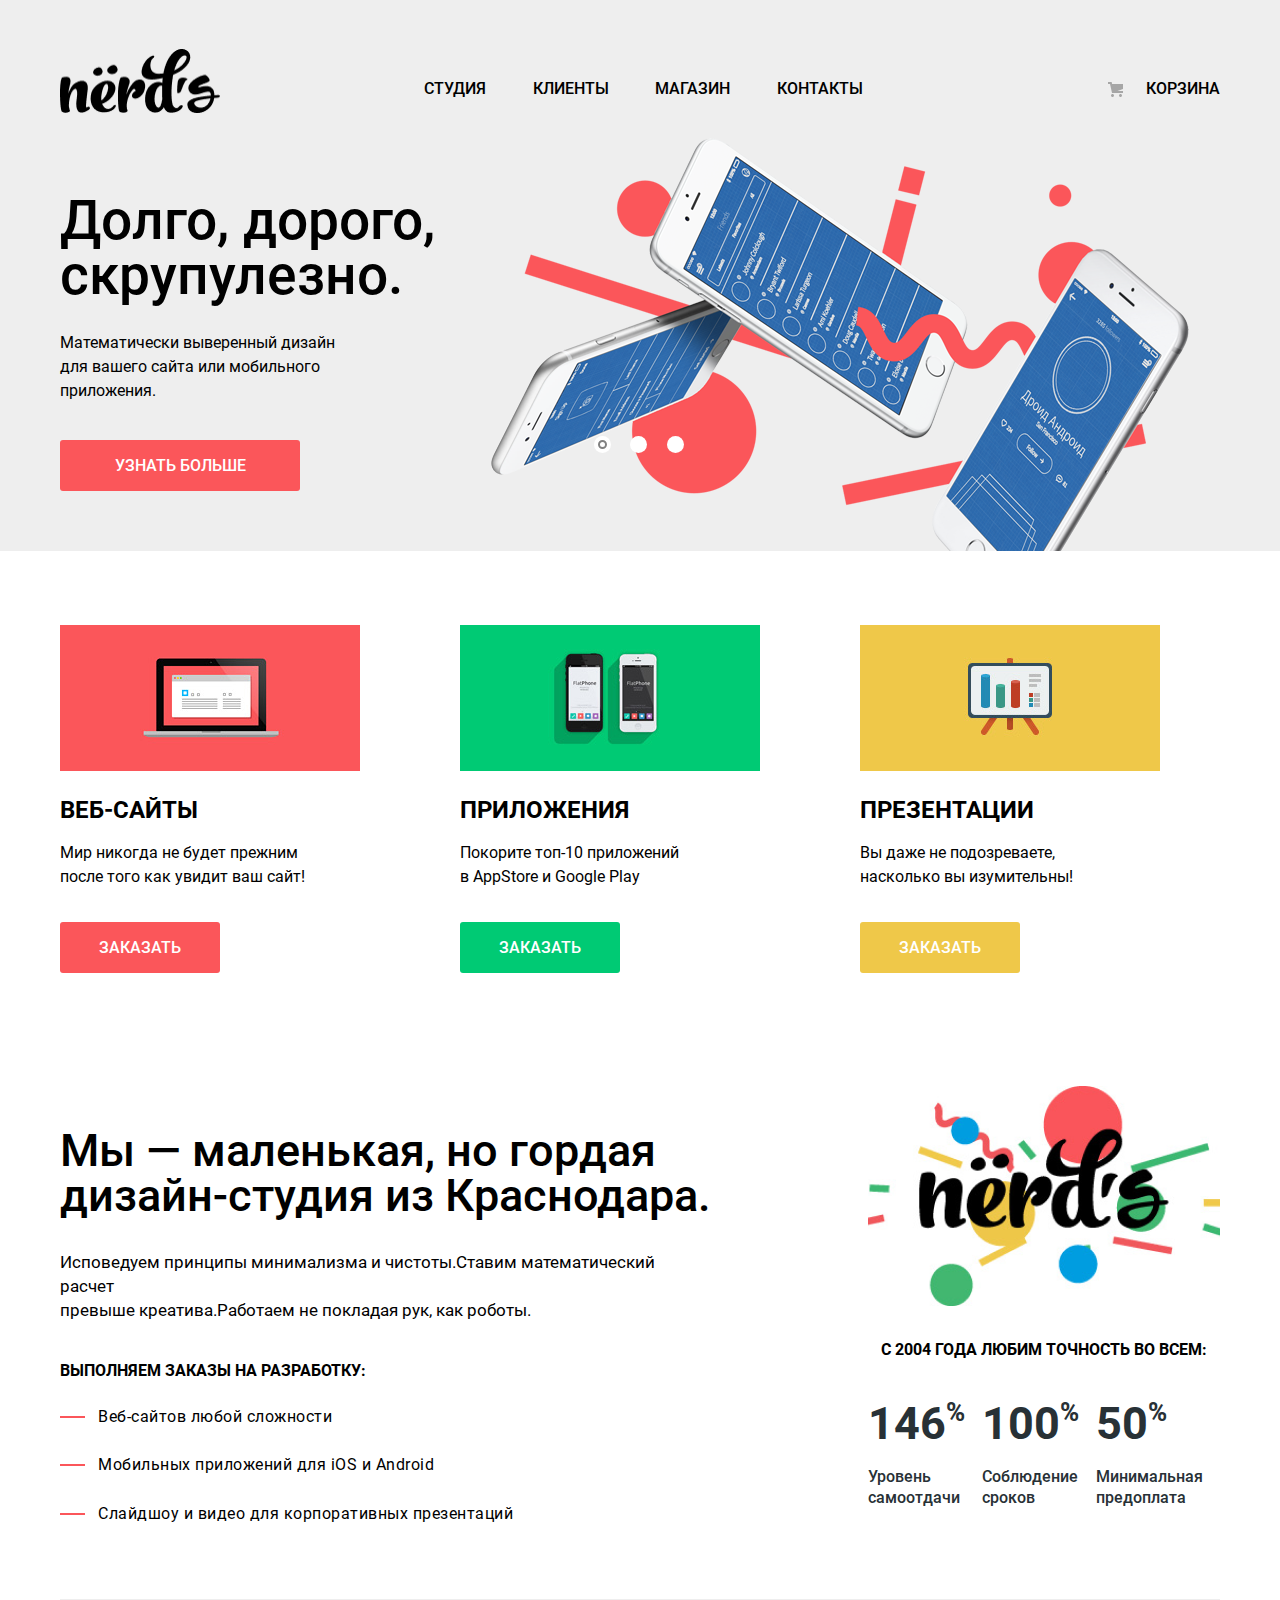
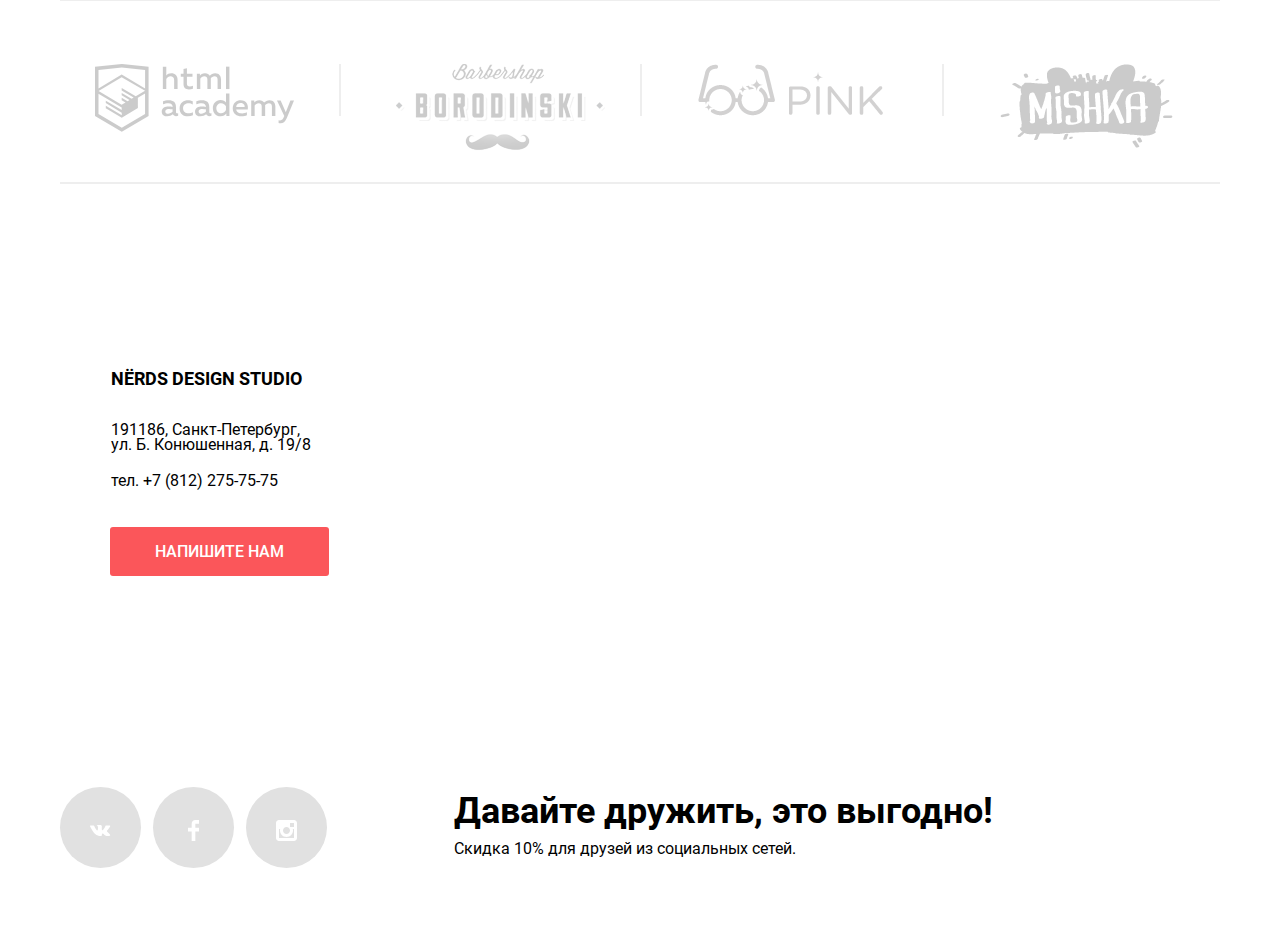
==== index.html @ 62be09b8 "Правки 18" ====
<!DOCTYPE html>
<html class="page" lang="ru">

<head>
  <meta charset="UTF-8">
  <meta name="viewport" content="width=device-width, initial-scale=1.0">
  <title>Nerds - дизайн студия из Краснодара</title>
  <link rel="icon" href="favicon.ico">
  <link rel="icon" href="icon.svg" type="image/svg+xml">
  <link rel="apple-touch-icon" href="img/icons/180.png">
  <link rel="manifest" href="manifest.webmanifest">
  <link rel="stylesheet" href="css/normalize.css">
  <!-- <link rel="stylesheet" href="css/style.min.css"> -->
  <link rel="stylesheet" href="css/style.css">
</head>

<body class="page-body">
  <header class="main-header">
    <div class="container">
      <nav class="main-navigation">

        <a class="main-header-logo"><img src="img/logo/nerds-logo.png" width="160" height="65"
            alt="Логотип компании Нёрдс"></a>
          <ul class="site-navigation">
            <li><a href="blank.html">Студия</a></li>
            <li><a href="blank.html">Клиенты</a></li>
            <li><a href="catalog.html">Магазин</a></li>
            <li><a href="catalog.html">Контакты</a></li>

          </ul>
        <div class="cart">
          <a class="shopping_cart" href="blank.html">Корзина</a>
        </div>
      </nav>
    </div>
  </header>

  <main class="main">
    <h1 class="visually-hidden"> УТП - почему нас стоит выбрать?</h1>

    <div class="site-wrapper">
      <div class="container site-wrapper-1">
        <section class="slider">
          <h2 class="visually-hidden">Описание преимуществ компании</h2>
          <ul>
            <li class="slider-item slide slide-current">
              <h2 class="slide-title">
                Долго, дорого,<br>скрупулезно.
              </h2>
              <p>
                Математически выверенный дизайн<br>для вашего сайта или мобильного приложения.
              </p>
              <a class="button slide-button btn-more" href="blank.html">Узнать больше</a>
              <img class="slide-background" src="img/content/slide1.png" width="768" height="431" alt="Первый слайд. Три смартфона, парящие в воздухе. Разработка дизайна сайтов и мобильных приложений.">
            </li>

            <li class="slider-item slide">
              <h2 class="slide-title">
                Любим математику<br>как никто другой
              </h2>
              <p>
                Никакого креатива, только математические формулы
                <br>для расчета идеальных пропорций
              </p>
              <a class="button slide-button btn-more" href="blank.html">Узнать больше</a>
            </li>

            <li class="slider-item slide ">
              <h2 class="slide-title">Только ночь<br>только хардкор
              </h2>
              <p>
                Работать днем, как все? Мы против этого.<br>Ближе к полуночи работа только начинается.
              </p>
              <a class="button slide-button btn-more" href="blank.html">Узнать больше</a>
            </li>
          </ul>
          <div class="slider-controls">
            <button class="current" type="button" aria-label="Первый слайд"></button>
            <button class="" type="button" aria-label="Второй слайд"></button>
            <button class="" type="button" aria-label="Третий слайд"></button>
          </div>
        </section>
      </div>
    </div>

    <div class="container">
      <section class="services container">
        <h2 class="visually-hidden">Услуги</h2>
        <ul class="services-list">
          <li class="services-item">
            <h3>Веб-сайты</h3>
            <img src="img/content/web.jpg" width="300" height="146" alt="Веб-сайты">

            <p>Мир никогда не будет прежним<br>
              после того как увидит ваш сайт!</p>
            <a class="button btn-red-order" href="blank.html" aria-label="Заказать Веб-сайты">Заказать</a>
          </li>
          <li class="services-item">
            <h3>Приложения</h3>
            <img src="img/content/apps.jpg" width="300" height="146" alt="Приложения">

            <p>Покорите топ-10 приложений<br>
              в AppStore и Google Play</p>
            <a class="button btn-green-order" href="blank.html" aria-label="Заказать Приложения">Заказать</a>
          </li>
          <li class="services-item">
            <h3>Презентации</h3>
            <img src="img/content/presentation.jpg" width="300" height="146" alt="Презентации">

            <p>Вы даже не подозреваете,<br>
              насколько вы изумительны!</p>
            <a class="button btn-yellow-order" href="blank.html" aria-label="Заказать Презентации">Заказать</a>
          </li>

        </ul>
      </section>

      <div class="wrapper-features-advantages">
        <section class="features">
          <h2>Мы — маленькая, но гордая<br>
            дизайн-студия из Краснодара.</h2>
          <p>Исповедуем принципы минимализма и чистоты.Ставим математический расчет<br>превыше креатива.Работаем не
            покладая рук, как роботы.</p>
          <h3>Выполняем заказы на разработку:</h3>
          <ul class="features-list">
            <li class="features-item">Веб-сайтов любой сложности</li>
            <li class="features-item">Мобильных приложений для iOS и Android</li>
            <li class="features-item">Слайдшоу и видео для корпоративных презентаций</li>
          </ul>
        </section>

        <section class="advantages">
          <h2 class="visually-hidden">Преимущества</h2>
          <a class="link-logo-adavantages" href="index.html">
            <img src="img/content/nerds-main.png" width="352" height="220"
              alt="Логотип компании Нёрдс"></a>
          <h3>с 2004 года Любим точность во всем:</h3>
          <ul class="advantages-list">
            <li class="advantages-item">
              <p>146<sup>%</sup></p>
              <p>Уровень<br>самоотдачи</p>
            </li>
            <li class="advantages-item">
              <p>100<sup>%</sup></p>
              <p>Соблюдение<br>сроков</p>
            </li>
            <li class="advantages-item">
              <p>50<sup>%</sup></p>
              <p>Минимальная<br>предоплата</p>
            </li>

          </ul>
        </section>
      </div>

      <section class="partnership">
        <h2 class="visually-hidden">Логотипы партнёров</h2>
        <ul class="partnership-list">
          <li class="partnership-item"><a href="blank.html"><img src="img/logo/logo-htmlacademy.svg" width="199"
                height="68" alt="Логотип компании штимиэль академиии"></a></li>
          <li class="partnership-item"><a href="blank.html"><img src="img/logo/logo-barbershop.png" width="209"
                height="90" alt="Логотип компании барбершоп Бородинский"></a></li>
          <li class="partnership-item"><a href="blank.html"><img src="img/logo/logo-pink.png" alt="Логотип компании Pink"></a></li>
          <li class="partnership-item"><a href="blank.html"><img src="img/logo/logo-mishka.png" width="173" height="84"
                alt="Логотип компании Мишка"></a></li>

        </ul>
      </section>

    </div>
  </main>

  <footer class="main-footer">
    <section class="map container">
      <h2 class="visually-hidden">Карта города Краснодар</h2>
      <div class="popup-contacts-wrapper">
        <div class="popup-contacts">
          <div class="wrapper-contacts">
            <h2>NЁRDS DESIGN STUDIO</h2>
            <p>191186, Санкт-Петербург,<br> ул. Б. Конюшенная, д. 19/8</p>
            <p class="contacts-phone"><a href="tel:+78122757575" aria-label="Телефон для дополнительной информации, звонить по номеру +7 812 275 75">тел. +7 (812) 275-75-75</a></p>
          </div>
          <a class="button btn-write">Напишите нам</a>
        </div>
      </div>

    </section>

    <iframe class="map-iframe" src="https://www.google.com/maps/embed?pb=!1m18!1m12!1m3!1d1998.6037872533277!2d30.320858716096975!3d59.93871648187614!2m3!1f0!2f0!3f0!3m2!1i1024!2i768!4f13.1!3m3!1m2!1s0x4696310fca145cc1%3A0x42b32648d8238007!2z0JHQvtC70YzRiNCw0Y8g0JrQvtC90Y7RiNC10L3QvdCw0Y8g0YPQuy4sIDE5LzgsINCh0LDQvdC60YIt0J_QtdGC0LXRgNCx0YPRgNCzLCAxOTExODY!5e0!3m2!1sru!2sru!4v1615243296174!5m2!1sru!2sru" width="1440" height="450" style="border:0;" allowfullscreen="" loading="lazy">
    </iframe>

    <div class="footer-wrapper container">
      <section class="footer-social">
        <h2 class="visually-hidden">Логотипы социальных сетей</h2>
        <a class="btn-social" href="blank.html" aria-label="Ссылка на сайт Вконтакте, логотип вконтаке"><img class="icon-active" src="img/icons/vk-icon.svg" width="21"
            height="21" alt="иконка вконтаке" aria-hidden="true"></a>
        <a class="btn-social" href="blank.html" aria-label="Ссылка на сайт Фейсбук, логотип фейсбук"><img class="icon-active" src="img/icons/fb-icon.svg" width="21"
            height="21" alt="иконка фейсбук" aria-hidden="true"></a>
        <a class="btn-social" href="blank.html" aria-label="Ссылка на сайт Инстаграм, логотип инстаграм"><img class="icon-active" src="img/icons/insta-icon.svg" width="21"
            height="21" alt="иконка инстаграм" aria-hidden="true"></a>
      </section>
      <div class="text-footer">
        <p class="text-prefer-footer">Давайте дружить, это выгодно!</p>
        <p>Скидка 10% для друзей из социальных сетей.</p>
      </div>
    </div>
  </footer>


  <section class="popup-email">

        <h2>Напишите нам</h2>

      <form class="email-form" action="https://echo.htmlacademy.ru" method="post">
        <div class="wrapper-email">
          <p>
            <label for="user-name"><b>Ваше имя:</b></label>
            <br>
            <input class="user-icon-name" id="user-name" type="text" name="name" placeholder="Имя Фамилия">
          </p>
          <p>
            <label for="email-login"><b>Ваш email:</b></label>
            <br>
            <input class="email-icon-user" id="email-login" type="email" name="email"
              placeholder="email@example.com">
          </p>
        </div>
        <p>
          <label for="comment-field"><b>Текст письма:</b></label>
          <br>
          <textarea class="textarea" name="comment" id="comment-field" placeholder="В свободной форме" rows="6"
            cols="80" wrap="hard"></textarea>
        </p>
        <button class="button submit" type="submit">Отправить</button>
      </form>
      <button class="modal-close" type="button" aria-label="Закрыть"></button>
  </section>

  <script src="js/popup.min.js"></script>
  <!-- <script src="js/popup.js"></script> -->
</body>

</html>
---- css/style.min.css ----
@-webkit-keyframes bounce{0%{-webkit-transform:translateY(800px);transform:translateY(800px)}50%{-webkit-transform:translateY(200px);transform:translateY(200px)}to{-webkit-transform:translateY(0);transform:translateY(0)}}@keyframes bounce{0%{-webkit-transform:translateY(800px);transform:translateY(800px)}50%{-webkit-transform:translateY(200px);transform:translateY(200px)}to{-webkit-transform:translateY(0);transform:translateY(0)}}@-webkit-keyframes shake{0%,to{-webkit-transform:translateX(0);transform:translateX(0)}10%,30%,50%,70%,90%{-webkit-transform:translateX(-10px);transform:translateX(-10px)}20%,40%,60%,80%{-webkit-transform:translateX(10px);transform:translateX(10px)}}@keyframes shake{0%,to{-webkit-transform:translateX(0);transform:translateX(0)}10%,30%,50%,70%,90%{-webkit-transform:translateX(-10px);transform:translateX(-10px)}20%,40%,60%,80%{-webkit-transform:translateX(10px);transform:translateX(10px)}}@font-face{font-family:"Roboto";src:url(../fonts/roboto.woff2) format(woff2),url(../fonts/roboto.woff) format(woff);font-weight:400;font-style:normal}@font-face{font-family:"Roboto";src:url(../fonts/robotomedium.woff2) format(woff2),url(../fonts/robotomedium.woff) format(woff);font-weight:500;font-style:normal}@font-face{font-family:"Roboto";src:url(../fonts/robotobold.woff2) format(woff2),url(../fonts/robotobold.woff) format(woff);font-weight:700;font-style:normal}:root{--basic-gray:#EEEEEE;--basic-darkgray:#4D4D4D;--textarea:#a2a2a2;--basic-lightgray:rgba(77,77,77,0.12);--basic-btn-gray:rgba(77,77,77,0.4);--basic-icons-gray:#E1E1E1;--basic-hover-gray:#DFDFDF;--basic-active-gray:#D5D5D5;--basic-br-gray:#DBDBDB;--basic-link-gray:rgba(166,166,166,0.2);--basic-linkhover-gray:rgba(166,166,166, 1);--basic-linkactive-gray:#231F20;--basic-red:#FB565A;--basic-hover-red:#E74246;--basic-active-red:#D7373B;--basic-link-red:rgba(251,86,90,0.3);--basic-linkactive-red:rgba(251,86,90,0.1);--basic-green:#00CA74;--basic-hover-green:#00BC6C;--basic-active-green:#00AA62;--basic-yellow:#EFC849;--basic-hover-yellow:#EAB534;--basic-active-yellow:#E5A722;--basic-white:#ffffff;--basic-black:#000000;--basic-text-gray:#283136}a{text-decoration:none}.page{height:100%}.page-body,a{color:var(--basic-black)}.page-body{position:relative;background-color:var(--basic-white);min-width:1160px;margin:0;padding:0;font-family:"Roboto","Arial",sans-serif;font-weight:400;font-size:16px;line-height:24px;min-height:100%}.page-body h1{font-weight:500;font-size:55px;line-height:55px}.container{width:1160px;margin:0 auto;padding:0 10px}.visually-hidden:not(:focus):not(:active),input[type=checkbox].visually-hidden,input[type=radio].visually-hidden{position:absolute;width:1px;height:1px;margin:-1px;border:0;padding:0;white-space:nowrap;-webkit-clip-path:inset(100%);clip-path:inset(100%);clip:rect(0 0 0 0);overflow:hidden}.main{margin-top:0;background-color:var(--basic-white)}.heading{text-align:center;margin-top:32px;margin-bottom:52px}.slider ul{margin:0;padding:0}.slider{position:relative;color:#000;padding-top:5%}.slide-wrapper{display:-webkit-box;display:-ms-flexbox;display:flex;-webkit-box-orient:vertical;-webkit-box-direction:normal;-ms-flex-direction:column;flex-direction:column}.slider-item{min-height:358px;margin-top:-4%}.site-wrapper{min-width:940px;background-position:top right;background-color:var(--basic-gray);background-repeat:no-repeat}.slide-background{position:absolute;top:-1%;left:397px;width:760px;height:431px;background-repeat:no-repeat;-o-object-fit:contain;object-fit:contain;background-position:right bottom;z-index:13}.site-wrapper-1,.site-wrapper-2,.site-wrapper-3{background-color:var(--basic-gray)}.site-wrapper-2,.site-wrapper-3{background-image:url(../img/content/slide2.png);background-position:right bottom;padding:13px 0 83px;background-repeat:no-repeat}.site-wrapper-3{background-image:url(../img/content/slide3.png)}.slider-list{margin:0;padding:0;list-style:none}.slide{display:none}.slide-current{display:block}.slide-title{width:700px;margin-bottom:0;margin-top:57px;font-size:55px;line-height:55px;font-weight:500;max-width:33%}.slider-item p{font-weight:400;font-size:16px;line-height:24px;margin-top:28px;max-width:30%}.main-header,.slider-controls{display:-webkit-box;display:-ms-flexbox;display:flex}.slider-controls{position:absolute;-webkit-box-pack:justify;-ms-flex-pack:justify;justify-content:space-between;bottom:23%;left:46%;z-index:20;width:90px}.slider-controls button,.slider-controls button::after{position:relative;padding:0;width:17px;height:17px;background-color:#fff;border:0;border-radius:50%;cursor:pointer}.slider-controls button::after{content:"";position:absolute;top:4px;left:4px;width:5px;height:5px;border:2px solid gray;opacity:0;display:block}.slider-controls .current::after{opacity:1}.main-header{-webkit-box-orient:vertical;-webkit-box-direction:normal;-ms-flex-direction:column;flex-direction:column;-webkit-box-align:center;-ms-flex-align:center;align-items:center;-ms-flex-wrap:wrap;flex-wrap:wrap;min-width:1160px;font-weight:500;background-color:var(--basic-gray);padding:0 10px}.main-header a{font-weight:500;font-size:16px;line-height:30px}.main-header-logo{color:var(--basic-black);padding-top:48px}.main-header-logo img:hover{opacity:.7}.main-header-logo img:active{opacity:.3}.main-navigation-wrapper{width:100%;background-color:var(--basic-gray)}.main-navigation,.site-navigation{display:-webkit-box;display:-ms-flexbox;display:flex}.main-navigation{-webkit-box-orient:vertical;-webkit-box-direction:normal;-webkit-box-pack:justify;-ms-flex-pack:justify;justify-content:space-between;-webkit-box-align:start;-ms-flex-align:start;align-items:flex-start;-ms-flex-direction:row;flex-direction:row;font-size:16px;line-height:20px;color:var(--basic-white);background-color:transparent}.site-navigation{-ms-flex-wrap:wrap;flex-wrap:wrap;width:518px;margin:74px 0 0;padding:0;list-style:none}.site-navigation li{margin-right:9%;margin-bottom:4%}.site-navigation li:nth-child(4n){margin-right:0}.cart,.site-navigation-current{position:relative}.site-navigation-current::after{content:"";position:absolute;right:20px;bottom:-17px;left:0;height:2px;width:100%;background-color:var(--basic-red)}.site-navigation a{padding:0;text-transform:uppercase}.main-navigation a:hover{color:var(--basic-red)}.main-navigation a:active,.maket-popup:active h2{color:var(--basic-black);opacity:.3}.cart{margin-top:74px;max-width:17%}.shopping_cart{text-transform:uppercase}.shopping_cart a,.site-navigation a{font-weight:500;font-size:16px;line-height:30px}.shopping_cart::before{content:"";width:32px;height:32px;position:absolute;background-image:url(../img/icons/cart.svg);background-repeat:no-repeat;top:8px;left:-38px}.submit{width:259px;height:50px;border-radius:3px;margin-top:20px;border:0}.submit button:active,button:focus{outline:0;decoration:none}.submit:hover{background-color:var(--basic-hover-red)}.submit:active{background-color:var(--basic-active-red)}.button{font-weight:500;font-size:16px;line-height:45px;border-radius:3px;text-transform:uppercase;cursor:pointer;text-align:center;background-color:var(--basic-red);color:var(--basic-white)}.button:active{color:rgba(255,255,255,.3);-webkit-box-shadow:inset 0 3px 0 rgba(0,1,1,.1);box-shadow:inset 0 3px 0 rgba(0,1,1,.1)}.btn-sort{cursor:pointer;opacity:.3}.btn-sort:hover{opacity:.6}.btn-sort:active,.partnership-item:hover img{opacity:1}.btn-green-order,.btn-more,.btn-red-order,.btn-yellow-order{background-color:var(--basic-red);width:240px;display:block;border-radius:3px;margin-top:37px;padding:3px 0}.btn-more:hover{background-color:var(--basic-hover-red)}.btn-more:active{background-color:var(--basic-active-red)}.btn-green-order,.btn-red-order,.btn-yellow-order{width:160px;margin-top:6px;padding:1% 0;-webkit-box-ordinal-group:4;-ms-flex-order:3;order:3}.btn-red-order:hover{background-color:var(--basic-hover-red)}.btn-red-order:active{background-color:var(--basic-active-red)}.btn-green-order,.btn-yellow-order{background-color:var(--basic-green)}.btn-green-order:hover{background-color:var(--basic-hover-green)}.btn-green-order:active{background-color:var(--basic-active-green)}.btn-yellow-order{background-color:var(--basic-yellow)}.btn-yellow-order:hover{background-color:var(--basic-hover-yellow)}.btn-yellow-order:active{background-color:var(--basic-active-yellow)}.btn-social{background-color:var(--basic-icons-gray);border-radius:50%;width:81px;height:81px;position:relative}.btn-social:hover{background:-webkit-gradient(linear,left bottom,left top,from(#e74246),to(#e74246)),#fff;background:-o-linear-gradient(bottom,#e74246,#e74246),#fff;background:linear-gradient(0deg,#e74246,#e74246),#fff}.btn-social:active{background:-webkit-gradient(linear,left bottom,left top,from(#d7373b),to(#d7373b)),#fff;background:-o-linear-gradient(bottom,#d7373b,#d7373b),#fff;background:linear-gradient(0deg,#d7373b,#d7373b),#fff}.btn-social img{position:absolute;left:30px;top:33px;max-width:25px;max-height:25px;-o-object-fit:contain;object-fit:contain}.btn-social:last-child{margin-right:0}.icon-active:active{opacity:.3}.btn-write{background-color:var(--basic-red);width:199px;padding:2px 10px;display:block;border-radius:3px;margin:9px auto 10px}.btn-write:hover{background-color:var(--basic-hover-red)}.btn-write:active{background-color:var(--basic-active-red)}.btn-maket{padding:16px 73.5px;border-radius:3px}.btn-maket:hover{background-color:var(--basic-hover-red)}.btn-maket:active{background-color:var(--basic-active-red)}.btn-pagination{width:50px;margin:10px;-webkit-box-sizing:border-box;box-sizing:border-box;line-height:50px}.active-pagination,.btn-pagination,.btn-pagination-next{height:50px;display:inline-block;text-align:center;border-radius:3px;background:var(--basic-gray)}.active-pagination,.btn-pagination:hover{outline:3px transparent;-webkit-box-sizing:border-box;box-sizing:border-box}.active-pagination{border:3px solid var(--basic-gray);line-height:45px;width:50px;margin:10px 10px 0 0}.btn-pagination:hover{background:var(--basic-hover-gray);cursor:pointer}.btn-pagination:active{background:var(--basic-active-gray);-webkit-box-shadow:inset 0 3px 0 rgba(0,1,1,.1);box-shadow:inset 0 3px 0 rgba(0,1,1,.1);color:#a6a6a6;border:0;outline:3px transparent;line-height:50px}.btn-pagination-next{width:260px;margin:10px}.btn-pagination-next,.btn-pagination:active,.btn-show,.btn-show:hover{-webkit-box-sizing:border-box;box-sizing:border-box}.btn-show{width:260px;min-height:50px;display:inline-block;text-align:center;margin-top:34px;background-color:var(--basic-gray);border-radius:3px;background:var(--basic-gray);border:3px solid var(--basic-gray);text-transform:uppercase;outline:0}.btn-show:hover{background:var(--basic-br-gray);border:3px solid var(--basic-br-gray);cursor:pointer}.btn-show:active{background:var(--basic-active-gray);border:3px solid var(--basic-active-gray);-webkit-box-shadow:inset 0 3px 0 rgba(0,1,1,.1);box-shadow:inset 0 3px 0 rgba(0,1,1,.1);color:#a6a6a6}.pagination-item a,.services{padding:0}.services-item,.services-list{display:-webkit-box;display:-ms-flexbox;display:flex}.services-list{list-style-type:none;padding:0;margin-bottom:67px;margin-top:74px;-ms-flex-wrap:wrap;flex-wrap:wrap}.services-item{margin-right:100px;margin-bottom:1%;-webkit-box-orient:vertical;-webkit-box-direction:normal;-ms-flex-direction:column;flex-direction:column;max-width:26%}.advantages-item:nth-child(3),.services-item:nth-child(3n){margin-right:0}.features h3,.services-item h3{font-weight:700;text-transform:uppercase}.services-item h3{-webkit-box-ordinal-group:2;-ms-flex-order:1;order:1;font-size:24px;line-height:30px;margin:24px 0 0;max-width:100%}.features p,.services-item p{font-weight:400;line-height:24px}.services-item p{font-size:16px;margin-bottom:27px;-webkit-box-ordinal-group:3;-ms-flex-order:2;order:2}.services-item img{width:300px;height:146px;-o-object-fit:contain;object-fit:contain}.features,.features-list{display:-webkit-box;display:-ms-flexbox;display:flex;-webkit-box-orient:vertical;-webkit-box-direction:normal;-ms-flex-direction:column;flex-direction:column;-webkit-box-pack:justify;-ms-flex-pack:justify;justify-content:space-between}.features{max-width:69%;width:inherit}.features h2{font-weight:500;font-size:45px;line-height:45px;margin:76px 0 0;max-width:83%}.features h3{margin:37px 0 0;max-width:80%}.features p{font-size:17px;margin:32px 0 0;max-width:80%}.features-list{list-style-type:none;min-height:121px;max-width:75%;padding-left:38px;margin:22px 0 0}.advantages h3,.features h3,.features-item{font-size:16px;line-height:24px}.features-item{font-weight:400;position:relative;letter-spacing:.5px;max-width:100%}.features-item::before{content:"";position:absolute;width:25px;height:2px;top:11px;left:-38px;background-color:var(--basic-red);margin-right:15px;-webkit-transform:rotate(180deg);-ms-transform:rotate(180deg);transform:rotate(180deg)}.advantages,.advantages-list{display:-webkit-box;display:-ms-flexbox;display:flex}.advantages{-webkit-box-orient:vertical;-webkit-box-direction:normal;-ms-flex-direction:column;flex-direction:column;-webkit-box-align:center;-ms-flex-align:center;align-items:center;max-width:31%}.advantages h3{font-weight:700;text-transform:uppercase;margin:25px 0 0}.advantages-list{-ms-flex-wrap:wrap;flex-wrap:wrap;list-style-type:none;min-width:100%;font-weight:700;font-size:45px;line-height:64px;padding:0;margin-top:30px;margin-bottom:0}.advantages-item{margin-right:17px}.advantages-item p:nth-child(2){margin-top:10px;width:-webkit-min-content;width:-moz-min-content;width:min-content}.advantages-item p:first-of-type{font-weight:700;font-size:45px;line-height:64px}.advantages-item sup{font-weight:700;font-size:26px;line-height:40px;top:-.7em}.advantages-item p{font-weight:500;font-size:16px;line-height:21px;margin:0;color:var(--basic-text-gray)}.link-logo-adavantages{margin-top:34px}.link-logo-adavantages img{width:352px;height:220px;-o-object-fit:contain;object-fit:contain}.wrapper-features-advantages{display:-webkit-box;display:-ms-flexbox;display:flex;min-height:454px;-webkit-box-pack:justify;-ms-flex-pack:justify;justify-content:space-between;width:inherit}.partnership{margin:73px auto}.partnership-list{display:-webkit-box;display:-ms-flexbox;display:flex;-ms-flex-wrap:wrap;flex-wrap:wrap;-webkit-box-align:stretch;-ms-flex-align:stretch;align-items:stretch;-webkit-box-pack:start;-ms-flex-pack:start;justify-content:flex-start;list-style-type:none;padding:0;margin:0}.partnership-list::after,.partnership-list::before{content:"";min-width:100%;height:2px;margin-bottom:63px;background-color:var(--basic-gray)}.partnership-list::after{margin-top:9px;margin-bottom:38px}.partnership-item{position:relative;min-width:20%;margin:0 3% 1%}.partnership-item:nth-child(4n){margin-right:0;min-width:19%}.partnership-item img{opacity:.2;max-width:210px;max-height:200px;-o-object-fit:contain;object-fit:contain}.partnership-item::after{content:"";position:absolute;width:2px;height:52px;background-color:var(--basic-gray);opacity:1;right:-14px}.partnership-item:nth-child(4n+4)::after{display:none}.partnership-item img:active{opacity:.1}.contacts-button-map img,.main-footer{z-index:1}.main-footer p:first-child{margin-top:14px}.footer-social{-webkit-box-pack:justify;-ms-flex-pack:justify;justify-content:space-between;min-width:23%;margin-right:11%}.footer-social,.map-wrapper,.text-footer{display:-webkit-box;display:-ms-flexbox;display:flex}.map-wrapper{position:relative;-webkit-box-pack:center;-ms-flex-pack:center;justify-content:center;background-position:center center;background-repeat:no-repeat;background-attachment:fixed;background-size:cover;background-color:var(--basic-white);z-index:0}.text-footer{-webkit-box-orient:vertical;-webkit-box-direction:normal;-ms-flex-direction:column;flex-direction:column;min-width:66%}.text-footer p:nth-child(2){margin-top:8px;max-width:70%}.text-prefer-footer{font-size:36px;line-height:36px;margin-bottom:0;font-weight:700}.modal-close,.modal-close::after{position:absolute;width:22px;height:22px}.modal-close{top:51px;right:89px;border:0;cursor:pointer;background-color:transparent;-webkit-animation:bounce .6s;animation:bounce .6s}.modal-close::after{content:"";top:0;left:0;background-image:url(../img/popup/modal-close.svg);background-repeat:no-repeat;background-position:0 0;opacity:.4}.modal-close:hover::after{opacity:1}.modal-close:active::after{opacity:.1}.popup-contacts-wrapper{font-weight:400;font-size:16px;line-height:18px;text-align:center;display:-webkit-box;display:-ms-flexbox;display:flex;-webkit-box-orient:vertical;-webkit-box-direction:normal;-ms-flex-direction:column;flex-direction:column;-ms-flex-pack:distribute;justify-content:space-around;position:absolute;top:10px;left:-210px;z-index:1}.wrapper-contacts{text-align:left;line-height:15px;width:68%;min-height:53%;word-break:break-all;z-index:1}.wrapper-contacts p:first-of-type{margin-top:-14px;margin-bottom:21px;min-height:11%}.contacts-phone{margin-bottom:30px}.popup-contacts h2{margin-top:9px;font-size:18px;margin-bottom:42px;max-height:17%;line-height:30px;max-width:100%}.popup-email{display:none;color:var(--basic-black)}.modal-show{display:block;-webkit-animation:bounce .6s;animation:bounce .6s}.modal-error{-webkit-animation:shake .6s;animation:shake .6s}.popup-email{position:fixed;top:0;right:0;bottom:0;left:0;margin:auto;width:960px;height:564px;z-index:51;background-color:var(--basic-white);-webkit-box-shadow:0 4px 4px rgba(0,0,0,.25);box-shadow:0 4px 4px rgba(0,0,0,.25)}.popup-email h2{margin-left:98px;font-size:44px;margin-top:49px}.email-form{display:-webkit-box;display:-ms-flexbox;display:flex;-ms-flex-wrap:wrap;flex-wrap:wrap;-webkit-box-pack:justify;-ms-flex-pack:justify;justify-content:space-between;margin:55px 0}.textarea{color:var(--textarea);padding-left:16px;padding-top:16px;min-width:740px}.email-icon-user,.user-icon-name{padding:16px}.wrapper-email{display:-webkit-box;display:-ms-flexbox;display:flex;-webkit-box-pack:justify;-ms-flex-pack:justify;justify-content:space-between;margin-top:-20px}.wrapper-email input[type=text],input[type=email]{min-width:324px}.wrapper-email input[type=text]{margin-right:38px}.map{position:relative;margin-top:-32px;z-index:1}.popup-contacts{position:absolute;-webkit-box-orient:vertical;-webkit-box-direction:normal;-ms-flex-direction:column;flex-direction:column;display:-webkit-box;display:-ms-flexbox;display:flex;-webkit-box-align:center;-ms-flex-align:center;align-items:center;-webkit-box-pack:center;-ms-flex-pack:center;justify-content:center;min-width:319px;min-height:308px;top:44px;left:220px;z-index:10;background-color:var(--basic-white)}.heading-email{width:960px;padding-left:100px}.heading-email h2{font-weight:700;font-size:45px;line-height:53px}.email-form{padding-left:100px;padding-right:100px}.maket-popup{background-color:var(--basic-gray);width:360px;height:231px;text-align:center;padding-top:10px;position:absolute;top:337px;-webkit-box-shadow:0 4px 4px rgba(0,0,0,.25);box-shadow:0 4px 4px rgba(0,0,0,.25);border-radius:3px;opacity:0}.maket-popup h2{text-transform:uppercase;font-size:18px;margin-top:32px;margin-bottom:-6px}.btn-maket-heading:hover{color:var(--basic-red);-webkit-transition:1s;-o-transition:1s;transition:1s}.btn-maket-heading:active{color:var(--basic-black);opacity:.3;-webkit-transition:0s;-o-transition:0s;transition:0s}.maket-popup p{margin-bottom:33px;line-height:22px}.footer-wrapper{display:-webkit-box;display:-ms-flexbox;display:flex;-webkit-box-pack:justify;-ms-flex-pack:justify;justify-content:space-between;-webkit-box-orient:horizontal;-webkit-box-direction:normal;-ms-flex-direction:row;flex-direction:row;-webkit-box-align:center;-ms-flex-align:center;align-items:center;min-height:216px}.product-maket-list{display:-ms-grid;display:grid;-ms-grid-columns:1fr 0 1fr;grid-template-columns:1fr 1fr;gap:67px 0;padding:0;margin-top:71px}.product-maket-item{list-style-type:none;position:relative;margin-right:42px}.product-maket-item:nth-child(even){margin-right:0}.maket-browser::before{content:"";position:absolute;top:-40px;left:-1px;width:360px;height:40px;background-image:url(../img/content/browserdark.svg);background-repeat:no-repeat;background-position:0 0;opacity:.3}.product-maket-item:hover .maket-browser::before,.product-maket-item:hover .maket-popup{opacity:1;-webkit-transition:1s;-o-transition:1s;transition:1s}.wrapper-grid-makets,.wrapper-maket-filter{display:-ms-grid;display:grid;-ms-grid-columns:-webkit-min-content 1fr;-ms-grid-columns:min-content 1fr;grid-template-columns:-webkit-min-content 1fr;grid-template-columns:min-content 1fr}.wrapper-maket-filter{min-width:1160px}.form-filter{margin-top:55px;width:281px}.form-filter .filter-max,.form-filter .filter-min{font-weight:400;font-size:16px;line-height:22px;text-transform:uppercase}.filter-cost{-ms-grid-row:1;-ms-grid-row-span:2;grid-row:1/3;margin-top:23px;min-width:400px}.filter-cost h2,.filter-sort h2{font-weight:700;font-size:18px;line-height:30px;text-transform:uppercase}.filter-cost h2{margin-top:56px}.filter-maket-list{margin-top:17px}.filter-maket-item{list-style-type:none}.border-none{border:0}.filter-sort h2{max-width:50%}.filter-sort,.filter-sort-list{display:-webkit-box;display:-ms-flexbox;display:flex;-webkit-box-pack:justify;-ms-flex-pack:justify;justify-content:space-between}.filter-sort{margin-top:60px}.filter-sort-list{-ms-flex-wrap:nowrap;flex-wrap:nowrap;padding:0;max-width:48%;min-width:358px}.filter-sort-item{list-style-type:none;margin-right:20px;margin-bottom:3%;font-size:14px;line-height:18px;text-transform:uppercase;word-break:break-all;max-width:30%}.sort-down{margin-right:16px;margin-left:6%}.sort-up{margin-right:0}.btn-filter-active,.btn-sort-down{opacity:1}.filter-features,.filter-item{margin:0;padding:0;border:0}.filter-features{margin:33px 0 0}.filter-features legend,.filter-item legend{font-size:18px;line-height:24px;text-transform:uppercase;font-weight:700}.range-filter{width:260px;margin-top:49px;margin-bottom:59px}.range-controls{position:relative;height:41px;margin-bottom:15px;padding:39px 20px 0;background-color:#f1f1f1;border-radius:5px}.range-controls .scale{height:2px;background-color:#d7dcde}.range-controls .bar{width:70%;height:2px;background-color:#00ca74}.toggle{position:absolute;top:31px;left:0;border:8px solid var(--basic-white);width:4px;height:4px;padding:0;background-color:#ababab;border-radius:50%;-webkit-box-shadow:0 2px 1px 0 #cfcfcf;box-shadow:0 2px 1px 0 #cfcfcf;cursor:pointer}.toggle-min{left:18px}.toggle-max{left:160px}.price-controls label{text-transform:uppercase;font-family:"Roboto","Arial",sans-serif;font-size:16px;margin-right:0}.price-controls input{width:77px;height:32px;background-color:var(--basic-gray);border:0;border-radius:5px;color:var(--basic-text-gray);text-align:center;margin-left:10px;font-family:inherit;font-size:inherit}.min-price{margin-left:-3px}.max-price{margin-right:-3px}.price-controls{display:-webkit-box;display:-ms-flexbox;display:flex;-webkit-box-pack:justify;-ms-flex-pack:justify;justify-content:space-between;margin-top:20px}.filter-option{position:relative;display:block;cursor:pointer;-webkit-user-select:none;-moz-user-select:none;-ms-user-select:none;user-select:none;margin-bottom:15px}.filter-input-checkbox+label::before{content:"";position:absolute;left:-40px;top:0;width:19px;height:19px;border:2px solid var(--basic-darkgray);opacity:.4;border-radius:3px}.filter-input-checkbox:checked+label::after{content:"";position:absolute;top:0;left:-40px;width:26px;height:26px;background-image:url(../img/content/checkboxon.svg);background-repeat:no-repeat;background-position:0 0;opacity:1}.filter-input-checkbox:checked+label::before{border:0}.filter-input-checkbox:disabled+label::after{opacity:.1}.filter-input-radio+label::before{content:"";position:absolute;left:-40px;top:0;width:21px;height:21px;border:4px solid var(--basic-darkgray);border-radius:50%;opacity:.4}.filter-input-radio:checked+label::after{content:"";position:absolute;top:9px;left:-31px;width:11px;height:11px;background-color:var(--basic-darkgray);border-radius:50%;opacity:.4}.filter-input-radio:disabled+label::after,.filter-input-radio:disabled+label::before{opacity:.1}.pagination{list-style-type:none;display:-webkit-box;display:-ms-flexbox;display:flex;-ms-flex-wrap:wrap;flex-wrap:wrap;max-width:100%;padding:0;margin-bottom:82px;text-transform:uppercase;font-weight:700;margin-top:40px}.btn-pagination:first-child{padding-left:0;margin-left:0}.active-pagination{background-color:var(--basic-white)}.padding-none{padding:0}
---- css/style.css ----
/* Fonts */
@font-face {
  font-family: "Roboto";
  src: url("../fonts/roboto.woff2") format(woff2),
  url("../fonts/roboto.woff") format(woff);
  font-weight: 400;
  font-style: normal;
}
@font-face {
  font-family: "Roboto";
  src: url("../fonts/robotomedium.woff2") format(woff2),
  url("../fonts/robotomedium.woff") format(woff);
  font-weight: 500;
  font-style: normal;
}
@font-face {
  font-family: "Roboto";
  src: url("../fonts/robotobold.woff2") format(woff2),
  url("../fonts/robotobold.woff") format(woff);
  font-weight: 700;
  font-style: normal;
}

/* Variables */

:root{

  /* Gray */
--basic-gray: #EEEEEE;
--basic-darkgray: #4D4D4D;
--textarea: #a2a2a2;
--basic-lightgray: rgba(77,77,77,0.12);
--basic-btn-gray: rgba(77,77,77,0.4);
--basic-icons-gray: #E1E1E1;
--basic-hover-gray: #DFDFDF;
--basic-active-gray: #D5D5D5;
--basic-br-gray: #DBDBDB;
--basic-link-gray: rgba(166,166,166,0.2);
--basic-linkhover-gray: rgba(166,166,166, 1);
--basic-linkactive-gray: #231F20;

/* Red */
--basic-red: #FB565A;
--basic-hover-red: #E74246;
--basic-active-red: #D7373B;
--basic-link-red: rgba(251,86,90,0.3);
--basic-linkactive-red: rgba(251,86,90,0.1);

/* Green */
--basic-green: #00CA74;
--basic-hover-green: #00BC6C;
--basic-active-green: #00AA62;

/* Yellow */
--basic-yellow: #EFC849;
--basic-hover-yellow: #EAB534;
--basic-active-yellow: #E5A722;

/* Classic */
--basic-white: #ffffff;
--basic-black: #000000;
--basic-text-gray:#283136;

}

/* Global */

a {
  text-decoration: none;
  color: var(--basic-black);
}

.page {
  height: 100%;
}

.page-body {
  position: relative;
  background-color: var(--basic-white);
  min-width: 1160px;
  margin: 0;
  padding: 0;
  font-family: "Roboto", "Arial", sans-serif;
  font-weight: 400;
  font-size: 16px;
  line-height: 24px;
  color: var(--basic-black);

  min-height: 100%;
}
.page-body h1{
  font-weight: 500;
  font-size: 55px;
  line-height: 55px;
}

.container {
  width: 1160px;
  margin: 0 auto;
  padding: 0 10px;

}

.visually-hidden:not(:focus):not(:active),
input[type="checkbox"].visually-hidden,
input[type="radio"].visually-hidden {
  position: absolute;
  width: 1px;
  height: 1px;
  margin: -1px;
  border: 0;
  padding: 0;
  white-space: nowrap;
  clip-path: inset(100%);
  clip: rect(0 0 0 0);
  overflow: hidden;
}

.main {
  margin-top: 0;
  background-color: var(--basic-white);
}

.heading {
  text-align: center;
  margin-top: 32px;
  margin-bottom: 52px;

}

/* Sections slider */
.slider ul {
  padding: 0;
}

.slider {
  position: relative;
  color: black;
  padding-top: 5%;
}

.slide-wrapper {
  display: flex;
  flex-direction: column;

}

.slider-item {
  min-height: 358px;
  margin-top: -4%;

}

.site-wrapper {
  min-width: 940px;
  background-repeat: no-repeat;
  background-position: top right;
  background-color: var(--basic-gray);
  background-repeat: no-repeat;
}

.slide-background {
  position: absolute;
  top: -1%;
  left: 397px;
  width: 760px;
  height: 431px;
  background-repeat: no-repeat;
  object-fit: contain;
  background-position: right bottom;
  z-index: 13;
}

.site-wrapper-1 {
  background-color: var(--basic-gray);
}

.site-wrapper-2 {
  background-color: var(--basic-gray);
  background-image: url("../img/content/slide2.png");
  background-position: right bottom;
  padding: 13px 0px 83px;
  background-repeat: no-repeat;
}

.site-wrapper-3 {
  background-color: var(--basic-gray);
  background-image: url("../img/content/slide3.png");
  background-position: right bottom;
  padding: 13px 0px 83px;
  background-repeat: no-repeat;
}

.slider-list {
  margin: 0;
  padding: 0;
  list-style: none;
}

.slider ul {
  margin: 0;
  padding: 0;
}

.slide {
  display: none;
}

.slide-current {
  display: block;
}

.slide-title {
  width: 700px;
  margin-bottom: 0px;
  margin-top: 57px;
  font-size: 55px;
  line-height: 55px;
  font-weight: 500;
  max-width: 33%;
}

.slider-item p{
  font-weight: 400;
  font-size: 16px;
  line-height: 24px;
  margin-top: 28px;
  max-width: 30%;
}

.slider-controls {
  display: flex;
  position: absolute;
  justify-content: space-between;
  bottom: 23%;
  left: 46%;
  z-index: 20;
  width: 90px;
}

.slider-controls button {
  position: relative;
  padding: 0;
  width: 17px;
  height: 17px;
  background-color: white;
  border: none;
  border-radius: 50%;
  cursor: pointer;
}

.slider-controls button::after {
  content: "";
  position: absolute;
  top: 4px;
  left: 4px;
  padding: 0;
  width: 5px;
  height: 5px;
  background-color: white;
  border: 2px solid gray;
  border-radius: 50%;
  cursor: pointer;
  opacity: 0;
  display: block;
}

.slider-controls .current::after{
  opacity: 1;
}

/* Navigation menu */
.main-header{
  display: flex;
  flex-direction: column;
  align-items: center;
  flex-wrap: wrap;
  min-width: 1160px;
  font-weight: 500;
  background-color:var(--basic-gray);
  padding: 0px 10px 0px;

}
.main-header a {
  font-weight: 500;
  font-size: 16px;
  line-height: 30px;
}


.main-header-logo{
  color: var(--basic-black);
  padding-top: 48px;
}

.main-header-logo img:hover{
  opacity: 0.7;
}

.main-header-logo img:active {
  opacity: 0.3;
}

.main-navigation-wrapper {
  width: 100%;
  background-color: var(--basic-gray);
}
.main-navigation {
  display: flex;
  flex-direction: column;
  justify-content: space-between;
  align-items: flex-start;
  flex-direction: row;
  font-size: 16px;
  line-height: 20px;
  color: var(--basic-white);
  background-color: transparent;
}

.site-navigation {
  display: flex;
  flex-wrap: wrap;
  width: 518px;
  margin: 0;
  margin-top: 74px;
  padding: 0;
  list-style: none;
}

.site-navigation li{
  margin-right: 9%;
  margin-bottom: 4%;
}

.site-navigation li:nth-child(4n){
  margin-right: 0;
}

.site-navigation-current {
  position: relative;
}

.site-navigation-current::after {
  content: "";
  position: absolute;
  right: 20px;
  bottom: -17px;
  left: 0px;
  height: 2px;
  width: 100%;
  background-color: var(--basic-red);
}

.site-navigation a{
  font-weight: 500;
  font-size: 16px;
  line-height: 30px;
  padding: 0;
  text-transform: uppercase;
}

.main-navigation a:hover{
  color: var(--basic-red);
}

.main-navigation a:active{
  color: var(--basic-black);
  opacity: 0.3;
}

.cart {
  margin-top: 74px;
  position: relative;
  max-width: 17%;
}

.shopping_cart {
  text-transform: uppercase;
}

.shopping_cart a{
  font-weight: 500;
  font-size: 16px;
  line-height: 30px;

}

.shopping_cart::before {
  content: "";
  width: 32px;
  height: 32px;
  position: absolute;
  background-image: url("../img/icons/cart.svg");
  background-repeat: no-repeat;
  top: 8px;
  left: -38px;

}

/* Buttons */

/* Кнопка модального окна, напишите нам, карта */

.submit {
  width: 259px;
  height: 50px;
  border-radius: 3px;
  margin-top: 20px;
  border: none;
}


.submit button:active, button:focus {
  outline: none;
  decoration: none;

}

.submit:hover {
  background-color: var(--basic-hover-red);
  }
.submit:active {
  background-color: var(--basic-active-red);
}

/* Общий класс для кнопок */
.button{
  font-weight: 500;
  font-size: 16px;
  line-height: 45px;
  border-radius: 3px;
  text-transform: uppercase;
  cursor: pointer;
  text-align: center;
  background-color: var(--basic-red);
  color: var(--basic-white);
}
.button:active {
  color: rgba(255,255,255,0.3);
  box-shadow: inset 0px 3px 0px rgba(0, 1, 1, 0.1);
}
.button:hover{

}

.btn-sort{
  cursor: pointer;
  opacity: 0.3;
}

.btn-sort:hover{
  opacity: 0.6;
}

.btn-sort:active{
  opacity: 1;
}

/* Кнопка узнать больше */
.btn-more {
  background-color: var(--basic-red);
  width: 240px;
  display: block;
  border-radius: 3px;
  margin-top: 37px;
  padding: 3px 0px;
}
.btn-more:hover {
  background-color: var(--basic-hover-red);
}
.btn-more:active {
  background-color: var(--basic-active-red);
}

/* Кнопка Заказать Веб-Сайты */
.btn-red-order {
  background-color: var(--basic-red);
  width: 160px;
  margin-top: 6px;
  padding: 1% 0;
  display: block;
  border-radius: 3px;
  order: 3;
}
.btn-red-order:hover {
  background-color: var(--basic-hover-red);
}
.btn-red-order:active {
  background-color: var(--basic-active-red);
}

/* Кнопка Заказать Приложения */
.btn-green-order {
  background-color: var(--basic-green);
  width: 160px;
  margin-top: 6px;
  padding: 1% 0;
  display: block;
  border-radius: 3px;
  order: 3;
}
.btn-green-order:hover {
  background-color: var(--basic-hover-green);
}
.btn-green-order:active {
  background-color: var(--basic-active-green);
}

/* Кнопка Заказать Презентации */

.btn-yellow-order{
  background-color: var(--basic-yellow);
  width: 160px;
  margin-top: 6px;
  padding: 1% 0;
  display: block;
  border-radius: 3px;
  order: 3;
}

.btn-yellow-order:hover {
  background-color: var(--basic-hover-yellow);
}
.btn-yellow-order:active {
  background-color: var(--basic-active-yellow);
}

/* Кнопки иконки социальных сетей */
.btn-social {
  background-color: var(--basic-icons-gray);
  border-radius: 50%;
  width: 81px;
  height: 81px;
  position: relative;
}
.btn-social:hover {
  background: linear-gradient(0deg, #E74246, #E74246), #FFFFFF;
}
.btn-social:active {
  background: linear-gradient(0deg, #D7373B, #D7373B), #FFFFFF;
}

.btn-social img{
  position: absolute;
  left: 30px;
  top: 33px;
  max-width: 25px;
  max-height: 25px;
  object-fit: contain;
}


.btn-social:last-child{
  margin-right: 0px;
}

.icon-active:active{
 opacity: 0.3;
}

/* Кнопка модальное окно Напишите Нам */
.btn-write {
  background-color: var(--basic-red);
  width: 199px;
  padding: 2px 10px;
  display: block;
  border-radius: 3px;
  margin: 9px auto 10px;
}
.btn-write:hover {
  background-color: var(--basic-hover-red);
}
.btn-write:active {
  background-color: var(--basic-active-red);
}

/* Кнопка на макете цена */
.btn-maket{
  padding: 16px 73.5px;
  border-radius: 3px;
 }

.btn-maket:hover {
  background-color: var(--basic-hover-red);
}
.btn-maket:active {
  background-color: var(--basic-active-red);
}

/* Кнопки пагинации */
 .btn-pagination {
  display: inline-block;
  width: 50px;
  height: 50px;
  text-align: center;
  border-radius: 3px;
  margin: 10px 10px;
  box-sizing: border-box;
  background: var(--basic-gray);
  line-height: 50px;

}


.active-pagination {
  box-sizing: border-box;
  border: 3px solid var(--basic-gray);
  outline: 3px transparent;
  line-height: 45px;
  display: inline-block;
  width: 50px;
  height: 50px;
  text-align: center;
  border-radius: 3px;
  margin: 10px 10px 0px 0px;
  background: var(--basic-gray);
}

.btn-pagination:hover {
  background: var(--basic-hover-gray);
  outline: 3px transparent;
  box-sizing: border-box;
  cursor: pointer;

}

.btn-pagination:active {
  box-sizing: border-box;
  background: var(--basic-active-gray);
  box-shadow: inset 0px 3px 0px rgba(0, 1, 1, 0.1);
  color: rgba(166,166,166, 1);
  border: none;
  outline: 3px transparent;
  line-height: 50px;
}

.btn-pagination-next {
  width: 260px;
  height: 50px;
  display: inline-block;
  text-align: center;

  border-radius: 3px;
  margin: 10px 10px;
  box-sizing: border-box;
  background: var(--basic-gray);
}

/* Кнопка показать каталог */
.btn-show {
  width: 260px;
  min-height: 50px;
  display: inline-block;
  text-align: center;
  margin-top: 34px;
  background-color: var(--basic-gray);
  border-radius: 3px;
  box-sizing: border-box;
  background: var(--basic-gray);
  border: 3px solid var(--basic-gray);
  text-transform: uppercase;
}


.btn-show:hover {
  background: var(--basic-br-gray);
  border: 3px solid var(--basic-br-gray);
  box-sizing: border-box;
  cursor: pointer;

}

.btn-show:active {
  background: var(--basic-active-gray);
  border: 3px solid var(--basic-active-gray);
  box-shadow: inset 0px 3px 0px rgba(0, 1, 1, 0.1);
  color:rgba(166,166,166, 1);
}

.btn-show {
  outline: none;
}

/* Section services */
.services {
  padding: 0px;
}
.services-list {
  list-style-type: none;
  padding: 0;
  margin-bottom: 67px;
  margin-top: 74px;
  display: flex;
  flex-wrap: wrap;
}
.services-item {
  margin-right: 100px;
  margin-bottom: 1%;
  display: flex;
  flex-direction: column;
  max-width: 26%;
}

.services-item:nth-child(3n) {
  margin-right: 0;
}

.services-item h3 {
  order: 1;
  font-weight: 700;
  font-size: 24px;
  line-height: 30px;
  text-transform: uppercase;
  margin: 32px 0;
  margin-top: 24px;
  margin-bottom: 0;
  max-width: 100%;
}
.services-item p {
  font-weight: 400;
  font-size: 16px;
  line-height: 24px;
  margin-bottom: 27px;
  order: 2;
}

.services-item img {
  width: 300px;
  height: 146px;
  object-fit: contain;
}


/* Section features */

.features {
  display: flex;
  flex-direction: column;
  justify-content: space-between;
  max-width: 69%;
  width: inherit;

}
.features h2 {
  font-weight: 500;
  font-size: 45px;
  line-height: 45px;
  margin: 76px 0px 0px 0px;
  max-width: 83%;
}
.features h3 {
  font-weight: 700;
  font-size: 16px;
  line-height: 24px;
  text-transform: uppercase;
  margin: 37px 0px 0px 0px;
  max-width: 80%;
}
.features p {
  font-weight: 400;
  font-size: 17px;
  line-height: 24px;
  margin: 32px 0px 0px 0px;
  max-width: 80%;
}
.features-list {
  list-style-type: none;
  margin: 0;
  display: flex;
  flex-direction: column;
  justify-content: space-between;
  min-height: 121px;
  max-width: 75%;
  padding-left: 38px;
  margin: 22px 0px 0px 0px;
}
.features-item{
  font-weight: 400;
  font-size: 16px;
  line-height: 24px;
  position: relative;
  letter-spacing: 0.5px;
  max-width: 100%;
}

.features-item::before{
  content: "";
  position: absolute;
  width: 25px;
  height: 2px;
  top: 11px;
  left: -38px;
  background-color: var(--basic-red);
  margin-right: 15px;
  transform: rotate(180deg);
}

/* Section advantage */
.advantages {
  display: flex;
  flex-direction: column;
  align-items: center;
  max-width: 31%;
}

.advantages h3 {
  font-weight: 700;
  font-size: 16px;
  line-height: 24px;
  text-transform: uppercase;
  margin: 25px 0px 0px 0px;
}
.advantages-list {
  display: flex;
  flex-wrap: wrap;
  list-style-type: none;
  min-width: 100%;
  font-weight: 700;
  font-size: 45px;
  line-height: 64px;
  padding: 0;
  margin-top: 30px;
  margin-bottom: 0;
}

.advantages-item {
  margin-right: 17px;
}

.advantages-item:nth-child(3) {
  margin-right: 0;
}

.advantages-item p:nth-child(2) {
  margin-top: 10px;
  width: min-content;
}

.advantages-item p:first-of-type {
  font-weight: 700;
  font-size: 45px;
  line-height: 64px;
}

.advantages-item sup{
  font-weight: 700;
  font-size: 26px;
  line-height: 40px;
  top: -0.7em;
}

.advantages-item p {
  font-weight: 500;
  font-size: 16px;
  line-height: 21px;
  margin: 0;
  color: var(--basic-text-gray);
}

.link-logo-adavantages {
  margin-top: 34px;
}
.link-logo-adavantages img{
 width: 352px;
 height: 220px;
 object-fit: contain;
}

.wrapper-features-advantages {
  display: flex;
  min-height: 454px;
  justify-content: space-between;
  width: inherit;
}



/* Section partnership */
.partnership {
  margin: 73px auto;
}
.partnership-list {
  display: flex;
  flex-wrap: wrap;
  align-items: stretch;
  justify-content: flex-start;
  list-style-type: none;
  padding: 0;
  margin: 0;
}

.partnership-list::before{
  content:"";
  min-width: 100%;
  height: 2px;
  margin-bottom: 63px;
  background-color: var(--basic-gray);
}

.partnership-list::after{
  content:"";
  min-width: 100%;
  height: 2px;
  margin-top: 9px;
  margin-bottom: 38px;
  background-color: var(--basic-gray);
}

.partnership-item {
  position: relative;
  min-width: 20%;
  margin: 0 3% 1% 3%;
}

.partnership-item:nth-child(4n){
 margin-right: 0;
 min-width: 19%;
}

.partnership-item img{
  opacity: 0.2;
  max-width: 210px;
  max-height: 200px;
  object-fit: contain;
}

.partnership-item::after{
  content: "";
  position: absolute;
  width: 2px;
  height: 52px;
  background-color:var(--basic-gray);
  opacity: 1;
  right: -14px;
}

.partnership-item:nth-child(4n+4)::after{
  display: none;
}


.partnership-item:hover img{
  opacity: 1;
}

.partnership-item img:active {
  opacity: 0.1;
}

/* Footer */

.main-footer {
  z-index: 1;
}

.map-iframe{
 width: 100%;
}


.main-footer p:first-child {
  margin-top: 14px;
}

.footer-social {
  display: flex;
  justify-content: space-between;
  min-width: 23%;
  margin-right: 11%;
}

.footer-social h2 {

}

.map-wrapper{

  position: relative;
  display: flex;
  justify-content: center;
  background-position: center center;
  background-repeat: no-repeat;
  background-attachment: fixed;
  background-size: cover;
  background-color: var(--basic-white);
  z-index: 0;
}

.text-footer {
  display: flex;
  flex-direction: column;
  min-width: 66%;
}
.text-footer p:nth-child(2){
  margin-top: 8px;
  max-width: 70%;
}


.text-prefer-footer {
  font-size: 36px;
  line-height: 36px;
  margin-bottom: 0;
  font-weight: 700;
}

/* Pop-up */
.modal-close {
  position: absolute;
  top: 51px;
  right: 89px;
  width: 22px;
  height: 22px;
  border: 0;
  cursor: pointer;
  background-color: transparent;
  animation: bounce 0.6s;
}

.modal-close::after {
  content: "";
  position: absolute;
  top: 0px;
  left: 0px;
  width: 22px;
  height: 22px;
  background-image: url("../img/popup/modal-close.svg");
  background-repeat: no-repeat;
  background-position: 0 0;
  opacity: 0.4;

}

.modal-close:hover::after{
  opacity: 1;
}

.modal-close:active::after {
  opacity: 0.1;
}

.popup-contacts-wrapper {
  font-weight: 400;
  font-size: 16px;
  line-height: 18px;
  text-align: center;
  display: flex;
  flex-direction: column;
  justify-content: space-around;
  position: absolute;
  top: 10px;
  left: -210px;
  z-index: 1;
}
.wrapper-contacts{
  text-align: left;
  line-height: 15px;
  width: 68%;
  min-height: 53%;
  word-break: break-all;
  z-index: 1;
}

.wrapper-contacts p:first-of-type{
  margin-top: -14px;
  margin-bottom: 21px;
  min-height: 11%;
}
.contacts-phone {
  margin-bottom: 30px;
}

.popup-contacts h2 {
  margin-top: 9px;
  font-size: 18px;
  margin-bottom: 42px;
  max-height: 17%;
  line-height: 30px;
  max-width: 100%;

}

.popup-email {
  /* display: flex;
  justify-content: center;
  display: none;
  z-index: 100;
  position: fixed; */
  top: 0;
  right: 0;
  bottom: 0;
  left: 0;
  margin: auto;
  display: none;
  color: var(--basic-black);
  background-color: var(--basic-extra-light);
  box-shadow: 0 30px 50px rgba(0, 0, 0, 0.7);
 }

 .modal-show {
   display: block;
   animation: bounce  0.6s;
 }

 .modal-error {
  animation: shake 0.6s;
 }

 .popup-email{
   position: fixed;
   top: 0px;
   right: 0;
   bottom: 0;
   left: 0;
   margin: auto;
   width: 960px;
   height: 564px;
   z-index: 51;
   background-color: var(--basic-white);
   box-shadow: 0px 4px 4px rgba(0, 0, 0, 0.25);
 }
.popup-email h2 {
  margin-left: 98px;
  font-size: 44px;
  margin-top: 49px;
}

.email-form {
  display: flex;
  flex-wrap: wrap;
  justify-content: space-between;
  margin: 55px 0;
}

.contacts-button-map img{
  z-index: 1;
}

 .textarea {
  color: var(--textarea);
  padding-left: 16px;
  padding-top: 16px;
  min-width: 740px;
}

.user-icon-name {
  padding: 16px;
}

.email-icon-user {
  padding: 16px;
}

.wrapper-email {
  display: flex;
  justify-content: space-between;
  margin-top: -20px;

}

.wrapper-email input[type=text], input[type=email]{
   min-width: 324px;

}

.wrapper-email input[type=text]{
  margin-right: 38px;
}

.map {
  position: relative;
  margin-top: -32px;
  z-index: 1;
}


.popup-contacts {
  position: absolute;
  flex-direction: column;
  display: flex;
  align-items: center;
  justify-content: center;
  min-width: 319px;
  min-height: 308px;
  top: 44px;
  left: 220px;
  z-index: 10;
  background-color: var(--basic-white);
}

.heading-email {
  width: 960px;
  padding-left: 100px;
}
.heading-email h2 {
  font-weight: bold;
  font-size: 45px;
  line-height: 53px;
}

.email-form {
  padding-left: 100px;
  padding-right: 100px;
}

 /* Makets */
.maket-popup {
  background-color: var(--basic-gray);
  width: 360px;
  height: 231px;
  text-align: center;
  padding-top: 10px;
  position: absolute;
  top: 337px;
  box-shadow: 0px 4px 4px rgba(0, 0, 0, 0.25);
  border-radius: 3px;
  opacity: 0;
}

.maket-popup h2{
  text-transform: uppercase;
  font-size: 18px;
  margin-top: 32px;
  margin-bottom: -6px;
}
.btn-maket-heading:hover {
  color: var(--basic-red);
  transition: 1s;
}

.btn-maket-heading:active {
  color: var(--basic-black);
  opacity: 0.3;
  transition: 0s;
}

.maket-popup:active h2{
  color: var(--basic-black);
  opacity: 0.3;
}

.maket-popup p{
  margin-bottom: 33px;
  line-height: 22px;
}

.footer-wrapper {
  /* display: grid;
  grid-template-columns: min-content 1fr;
  column-gap: 140px; */
  display: flex;
  justify-content: space-between;
  flex-direction: row;
  align-items: center;
  min-height: 216px;
}

.product-maket{
}

.product-maket-list{
  display: grid;
  grid-template-columns: 1fr 1fr;
  gap: 67px 0px;
  padding: 0;
  margin-top: 71px;
}


.product-maket-item{
  list-style-type: none;
  position: relative;
  margin-right: 42px;
}

.product-maket-item:nth-child(even){
  margin-right: 0px;
}

.maket-browser::before {
  content: "";
  position: absolute;
  top: -40px;
  left: -1px;

  width: 360px;
  height: 40px;
  background-image: url("../img/content/browserdark.svg");
  background-repeat: no-repeat;
  background-position: 0 0;
  opacity: 0.3;
}

.product-maket-item:hover .maket-browser::before{
  opacity: 1;
  transition: 1s;
}

.product-maket-item:hover .maket-popup{
  opacity: 1;
  transition: 1s;
}

.wrapper-grid-makets{
  display: grid;
  grid-template-columns: min-content 1fr;
}


/* Filters */

.wrapper-maket-filter {
  min-width: 1160px;
  display: grid;
  grid-template-columns: min-content 1fr;
}
.form-filter {
  margin-top: 55px;
  width: 281px;
}

.form-filter .filter-min{
  font-weight: 400;
  font-size: 16px;
  line-height: 22px;
  text-transform: uppercase;
}

.form-filter .filter-max{
  font-weight: 400;
  font-size: 16px;
  line-height: 22px;
  text-transform: uppercase;
}

.filter-cost {
  grid-row: 1/3;
  margin-top: 23px;
  min-width: 400px;
}

.filter-cost h2{
  font-weight: 700;
  font-size: 18px;
  line-height: 30px;
  text-transform: uppercase;
  margin-top: 56px;
}

.filter-maket-list{
  margin-top: 17px;
}
.filter-maket-item{
  list-style-type: none;
}
.border-none {
  border: none;
}
.filter-sort h2{
  font-weight: 700;
  font-size: 18px;
  line-height: 30px;
  text-transform: uppercase;
  max-width: 50%;
}

.filter-sort{
  display: flex;
  justify-content: space-between;
  margin-top: 60px;
}

.filter-sort-list{
  display: flex;
  flex-wrap: nowrap;
  justify-content: space-between;
  padding: 0;
  max-width: 48%;
  min-width: 358px;
}

.filter-sort-item{
  list-style-type: none;
  margin-right: 20px;
  margin-bottom: 3%;
  line-height: 18px;
  font-size: 14px;
  line-height: 18px;
  text-transform: uppercase;
  word-break: break-all;
  max-width: 30%;
}

.btn-sort-down{

}
.sort-down {
  margin-right: 16px;
  margin-left: 6%;
}

.sort-up {
  margin-right: 0;
}
.btn-sort-up{

}
.btn-filter-active {
  opacity: 1;
}
.btn-sort-down {
  opacity: 1;
}



.filter-item {
  margin: 0;
  padding: 0;
  border: none;
}

.filter-features {
  margin: 0;
  padding: 0;
  border: none;
  margin-top: 33px;

}

.filter-features legend {
  font-size: 18px;
  line-height: 24px;
  text-transform: uppercase;
  font-weight: 700;
}

.range-filter {
  width: 260px;
  margin-top: 49px;
  margin-bottom: 59px;
}

.filter-item legend {
  font-size: 18px;
  line-height: 24px;
  text-transform: uppercase;
  font-weight: 700;
}

.range-controls {
  position: relative;
  height: 41px;
  margin-bottom: 15px;
  padding: 39px 20px 0px 20px;
  background-color: #f1f1f1;
  border-radius: 5px;
}

.range-controls .scale {
  height: 2px;
  background-color: #d7dcde;
}

.range-controls .bar {
  width: 70%;
  height: 2px;
  background-color: #00CA74;
}

.toggle {
  position: absolute;
  top: 31px;
  left: 0;
  border: 8px solid var(--basic-white);
  width: 4px;
  height: 4px;
  padding: 0;
  background-color: #ababab;
  border-radius: 50%;
  box-shadow: 0 2px 1px 0 #cfcfcf;
  cursor: pointer;
}

.toggle-min {
  left: 18px;
}

.toggle-max {
  left: 160px;
}

.price-controls label {
  text-transform: uppercase;
  font-family: "Roboto", "Arial", sans-serif;
  font-size: 16px;
  margin-right: 0px;
}

.price-controls input {
  width: 77px;
  height: 32px;
  background-color: var(--basic-gray);
  border: none;
  border-radius: 5px;
  color: var(--basic-text-gray);
  text-align: center;
  margin-left: 10px;
  font-family: inherit;
  font-size: inherit;
}

.min-price {
 margin-left: -3px;
}

.max-price {
  margin-right: -3px;
}

.price-controls {
  display: flex;
  justify-content: space-between;
  margin-top: 20px;
}

.filter-option {
  position:relative;
  display: block;
  cursor: pointer;
  user-select: none;
  margin-bottom: 15px;
}

.filter-input-checkbox + label::before {
  content: "";
  position: absolute;
  left: -40px;
  top: 0;
  width: 19px;
  height: 19px;
  border: 2px solid var(--basic-darkgray);
  opacity: 0.4;
  border-radius: 3px;
}

.filter-input-checkbox:checked + label::after {
  content: "";
  position: absolute;
  top: 0px;
  left: -40px;
  width: 26px;
  height: 26px;
  background-image: url("../img/content/checkboxon.svg");
  background-repeat: no-repeat;
  background-position: 0 0;
  opacity: 1;
}

.filter-input-checkbox:checked + label::before{
  border: none;
}



.filter-input-checkbox:disabled + label::after {
  opacity: 0.1;
}

.filter-input-radio + label::before {
  content: "";
  position: absolute;
  left: -40px;
  top: 0px;
  width: 21px;
  height: 21px;
  border: 4px solid var(--basic-darkgray);
  border-radius: 50%;
  opacity: 0.4;
}

.filter-input-radio:checked + label::after {
  content: "";
  position: absolute;
  top: 9px;
  left: -31px;
  width: 11px;
  height: 11px;
  background-color: var(--basic-darkgray);
  border-radius: 50%;
  opacity: 0.4;
}

.filter-input-radio:disabled + label::after,
.filter-input-radio:disabled + label::before {
  opacity: 0.1;
}


/* Пагинация */

.pagination {
  list-style-type: none;
  display: flex;
  flex-wrap: wrap;
  max-width: 100%;
  padding: 0;
  margin-bottom: 82px;
  text-transform: uppercase;
  font-weight: 700;
  margin-top: 40px;


}

.btn-pagination:first-child {
  padding-left: 0;
  margin-left: 0;
}

.active-pagination {
  background-color: var(--basic-white);
}

.pagination-item {

}
.pagination-item a{
  padding: 0;
}

.padding-none {
  padding: 0;
}

/* Animation */

@keyframes bounce {
  0% {
    transform: translateY(800px);
  }
  50% {
    transform: translateY(200px);
  }
  100%  {
    transform: translateY(0);
  }
}

@keyframes shake {
  0%,
  100% {
    transform: translateX(0);
  }

  10%,
  30%,
  50%,
  70%,
  90% {
    transform: translateX(-10px);
  }

  20%,
  40%,
  60%,
  80% {
    transform: translateX(10px);
  }
}
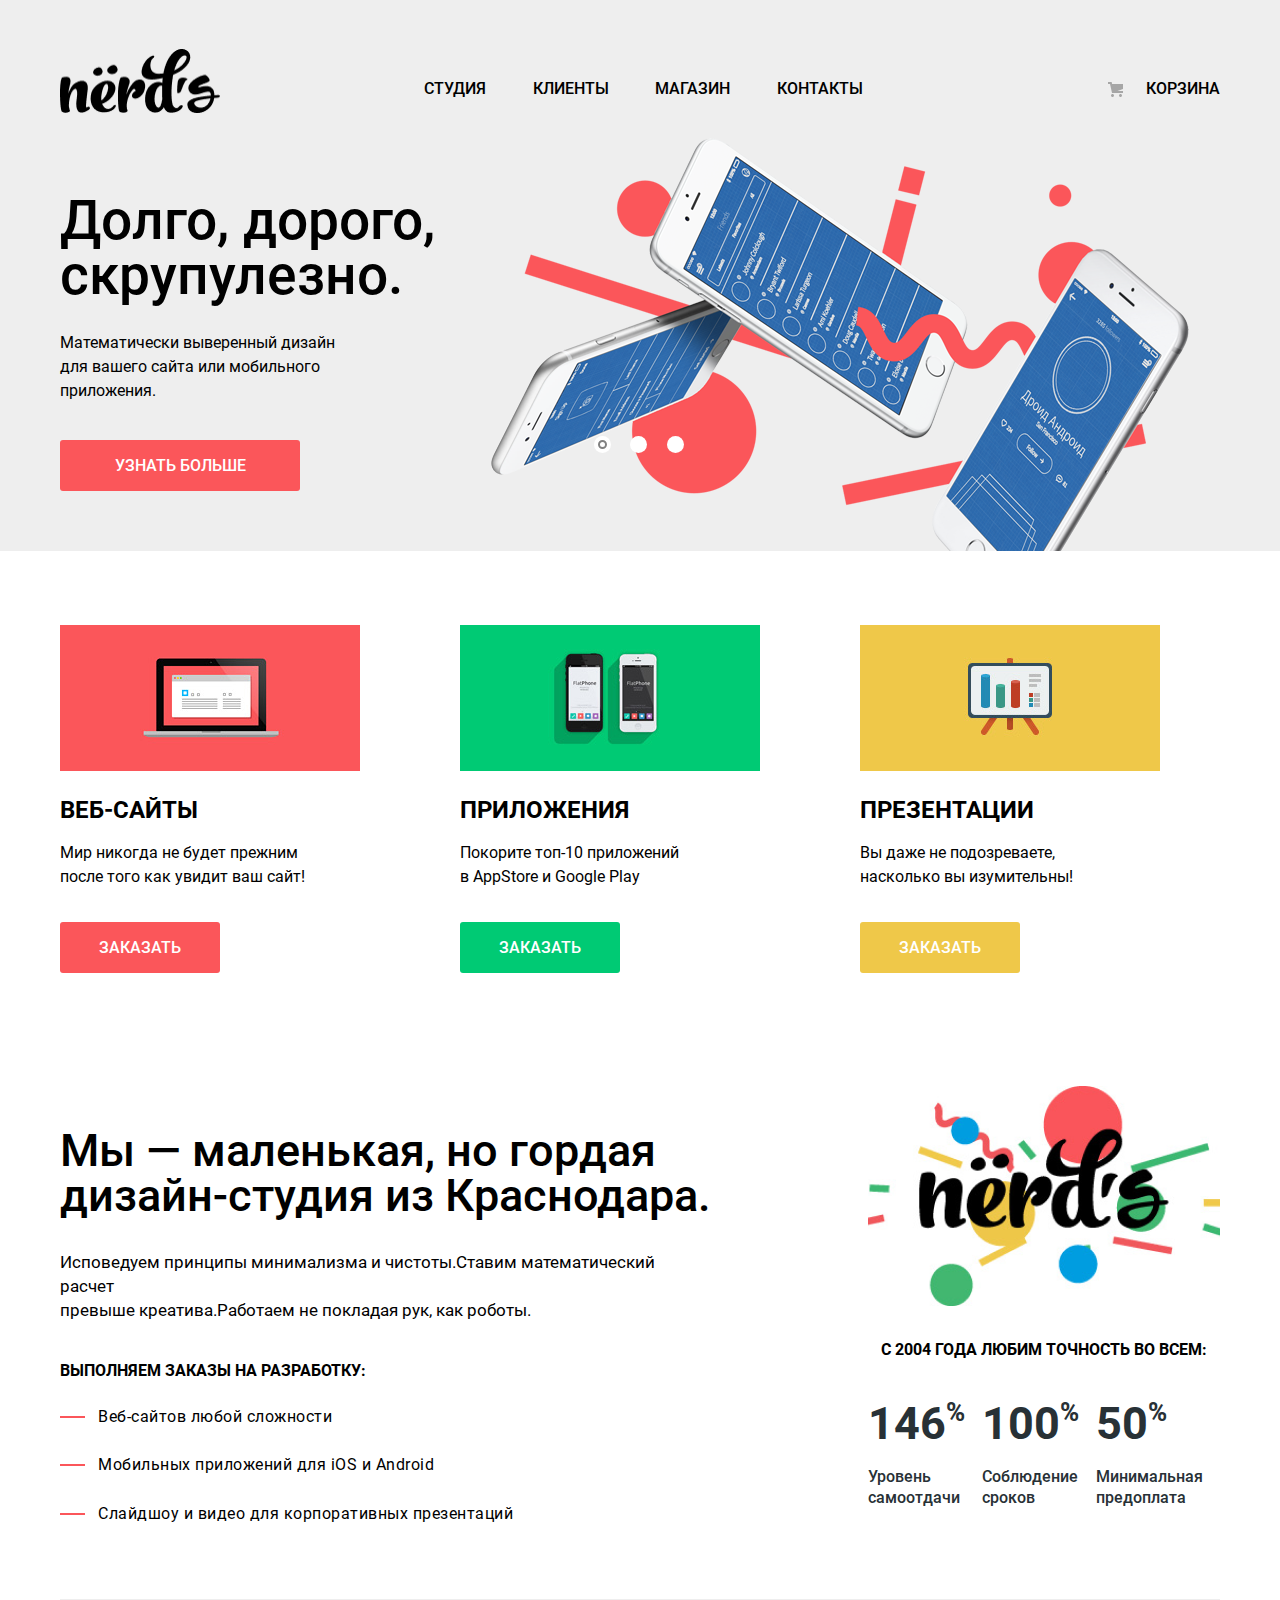
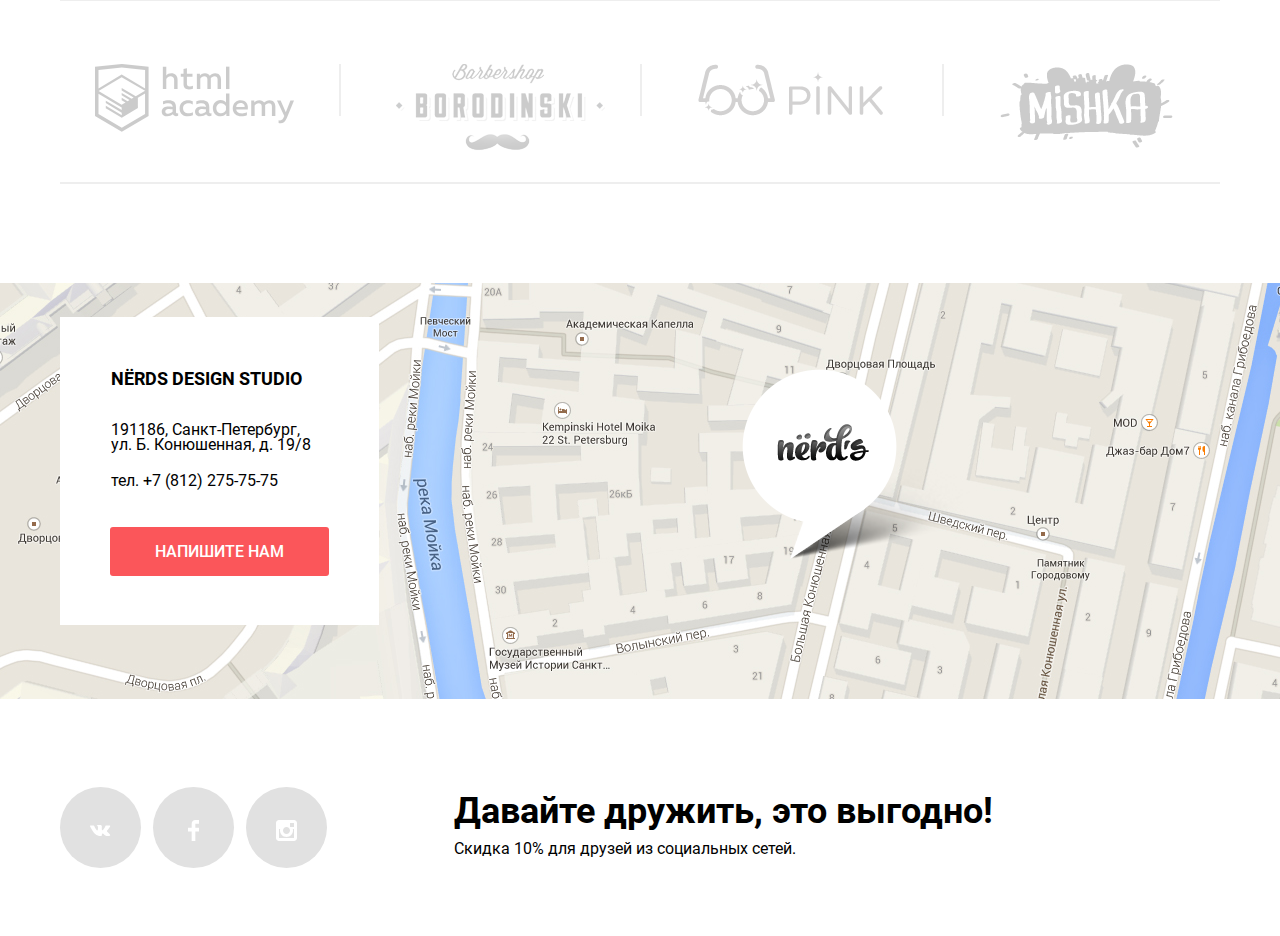
==== commit 9fa47051: "правки 18 последние" ====
--- a/index.html
+++ b/index.html
@@ -21,13 +21,13 @@
 
         <a class="main-header-logo"><img src="img/logo/nerds-logo.png" width="160" height="65"
             alt="Логотип компании Нёрдс"></a>
-          <ul class="site-navigation">
-            <li><a href="blank.html">Студия</a></li>
-            <li><a href="blank.html">Клиенты</a></li>
-            <li><a href="catalog.html">Магазин</a></li>
-            <li><a href="catalog.html">Контакты</a></li>
-
-          </ul>
+        <ul class="site-navigation">
+          <li><a href="blank.html">Студия</a></li>
+          <li><a href="blank.html">Клиенты</a></li>
+          <li><a href="catalog.html">Магазин</a></li>
+          <li><a href="catalog.html">Контакты</a></li>
+
+        </ul>
         <div class="cart">
           <a class="shopping_cart" href="blank.html">Корзина</a>
         </div>
@@ -51,7 +51,8 @@
                 Математически выверенный дизайн<br>для вашего сайта или мобильного приложения.
               </p>
               <a class="button slide-button btn-more" href="blank.html">Узнать больше</a>
-              <img class="slide-background" src="img/content/slide1.png" width="768" height="431" alt="Первый слайд. Три смартфона, парящие в воздухе. Разработка дизайна сайтов и мобильных приложений.">
+              <img class="slide-background" src="img/content/slide1.png" width="768" height="431"
+                alt="Первый слайд. Три смартфона, парящие в воздухе. Разработка дизайна сайтов и мобильных приложений.">
             </li>
 
             <li class="slider-item slide">
@@ -132,8 +133,7 @@
         <section class="advantages">
           <h2 class="visually-hidden">Преимущества</h2>
           <a class="link-logo-adavantages" href="index.html">
-            <img src="img/content/nerds-main.png" width="352" height="220"
-              alt="Логотип компании Нёрдс"></a>
+            <img src="img/content/nerds-main.png" width="352" height="220" alt="Логотип компании Нёрдс"></a>
           <h3>с 2004 года Любим точность во всем:</h3>
           <ul class="advantages-list">
             <li class="advantages-item">
@@ -160,7 +160,8 @@
                 height="68" alt="Логотип компании штимиэль академиии"></a></li>
           <li class="partnership-item"><a href="blank.html"><img src="img/logo/logo-barbershop.png" width="209"
                 height="90" alt="Логотип компании барбершоп Бородинский"></a></li>
-          <li class="partnership-item"><a href="blank.html"><img src="img/logo/logo-pink.png" alt="Логотип компании Pink"></a></li>
+          <li class="partnership-item"><a href="blank.html"><img src="img/logo/logo-pink.png"
+                alt="Логотип компании Pink"></a></li>
           <li class="partnership-item"><a href="blank.html"><img src="img/logo/logo-mishka.png" width="173" height="84"
                 alt="Логотип компании Мишка"></a></li>
 
@@ -171,33 +172,46 @@
   </main>
 
   <footer class="main-footer">
-    <section class="map container">
-      <h2 class="visually-hidden">Карта города Краснодар</h2>
-      <div class="popup-contacts-wrapper">
-        <div class="popup-contacts">
-          <div class="wrapper-contacts">
-            <h2>NЁRDS DESIGN STUDIO</h2>
-            <p>191186, Санкт-Петербург,<br> ул. Б. Конюшенная, д. 19/8</p>
-            <p class="contacts-phone"><a href="tel:+78122757575" aria-label="Телефон для дополнительной информации, звонить по номеру +7 812 275 75">тел. +7 (812) 275-75-75</a></p>
+    <section class="map">
+      <div class="map-wrapper container">
+        <h2 class="visually-hidden">Карта города Краснодар</h2>
+        <div class="popup-contacts-wrapper">
+          <div class="popup-contacts">
+            <div class="wrapper-contacts">
+              <h2>NЁRDS DESIGN STUDIO</h2>
+              <p>191186, Санкт-Петербург,<br> ул. Б. Конюшенная, д. 19/8</p>
+              <p class="contacts-phone"><a href="tel:+78122757575"
+                  aria-label="Телефон для дополнительной информации, звонить по номеру +7 812 275 75">тел. +7 (812)
+                  275-75-75</a></p>
+            </div>
+            <a class="button btn-write">Напишите нам</a>
           </div>
-          <a class="button btn-write">Напишите нам</a>
         </div>
       </div>
 
+      <iframe class="map-iframe"
+      src="https://www.google.com/maps/embed?pb=!1m18!1m12!1m3!1d1998.6037872533277!2d30.320858716096975!3d59.93871648187614!2m3!1f0!2f0!3f0!3m2!1i1024!2i768!4f13.1!3m3!1m2!1s0x4696310fca145cc1%3A0x42b32648d8238007!2z0JHQvtC70YzRiNCw0Y8g0JrQvtC90Y7RiNC10L3QvdCw0Y8g0YPQuy4sIDE5LzgsINCh0LDQvdC60YIt0J_QtdGC0LXRgNCx0YPRgNCzLCAxOTExODY!5e0!3m2!1sru!2sru!4v1615243296174!5m2!1sru!2sru"
+      width="1440" height="450" style="border:0;" allowfullscreen="" loading="lazy">
+     </iframe>
+
     </section>
 
-    <iframe class="map-iframe" src="https://www.google.com/maps/embed?pb=!1m18!1m12!1m3!1d1998.6037872533277!2d30.320858716096975!3d59.93871648187614!2m3!1f0!2f0!3f0!3m2!1i1024!2i768!4f13.1!3m3!1m2!1s0x4696310fca145cc1%3A0x42b32648d8238007!2z0JHQvtC70YzRiNCw0Y8g0JrQvtC90Y7RiNC10L3QvdCw0Y8g0YPQuy4sIDE5LzgsINCh0LDQvdC60YIt0J_QtdGC0LXRgNCx0YPRgNCzLCAxOTExODY!5e0!3m2!1sru!2sru!4v1615243296174!5m2!1sru!2sru" width="1440" height="450" style="border:0;" allowfullscreen="" loading="lazy">
-    </iframe>
+    <div class="map-wrapper">
+
+    </div>
 
     <div class="footer-wrapper container">
       <section class="footer-social">
         <h2 class="visually-hidden">Логотипы социальных сетей</h2>
-        <a class="btn-social" href="blank.html" aria-label="Ссылка на сайт Вконтакте, логотип вконтаке"><img class="icon-active" src="img/icons/vk-icon.svg" width="21"
-            height="21" alt="иконка вконтаке" aria-hidden="true"></a>
-        <a class="btn-social" href="blank.html" aria-label="Ссылка на сайт Фейсбук, логотип фейсбук"><img class="icon-active" src="img/icons/fb-icon.svg" width="21"
-            height="21" alt="иконка фейсбук" aria-hidden="true"></a>
-        <a class="btn-social" href="blank.html" aria-label="Ссылка на сайт Инстаграм, логотип инстаграм"><img class="icon-active" src="img/icons/insta-icon.svg" width="21"
-            height="21" alt="иконка инстаграм" aria-hidden="true"></a>
+        <a class="btn-social" href="blank.html" aria-label="Ссылка на сайт Вконтакте, логотип вконтаке"><img
+            class="icon-active" src="img/icons/vk-icon.svg" width="21" height="21" alt="иконка вконтаке"
+            aria-hidden="true"></a>
+        <a class="btn-social" href="blank.html" aria-label="Ссылка на сайт Фейсбук, логотип фейсбук"><img
+            class="icon-active" src="img/icons/fb-icon.svg" width="21" height="21" alt="иконка фейсбук"
+            aria-hidden="true"></a>
+        <a class="btn-social" href="blank.html" aria-label="Ссылка на сайт Инстаграм, логотип инстаграм"><img
+            class="icon-active" src="img/icons/insta-icon.svg" width="21" height="21" alt="иконка инстаграм"
+            aria-hidden="true"></a>
       </section>
       <div class="text-footer">
         <p class="text-prefer-footer">Давайте дружить, это выгодно!</p>
@@ -209,31 +223,30 @@
 
   <section class="popup-email">
 
-        <h2>Напишите нам</h2>
-
-      <form class="email-form" action="https://echo.htmlacademy.ru" method="post">
-        <div class="wrapper-email">
-          <p>
-            <label for="user-name"><b>Ваше имя:</b></label>
-            <br>
-            <input class="user-icon-name" id="user-name" type="text" name="name" placeholder="Имя Фамилия">
-          </p>
-          <p>
-            <label for="email-login"><b>Ваш email:</b></label>
-            <br>
-            <input class="email-icon-user" id="email-login" type="email" name="email"
-              placeholder="email@example.com">
-          </p>
-        </div>
+    <h2>Напишите нам</h2>
+
+    <form class="email-form" action="https://echo.htmlacademy.ru" method="post">
+      <div class="wrapper-email">
         <p>
-          <label for="comment-field"><b>Текст письма:</b></label>
+          <label for="user-name"><b>Ваше имя:</b></label>
           <br>
-          <textarea class="textarea" name="comment" id="comment-field" placeholder="В свободной форме" rows="6"
-            cols="80" wrap="hard"></textarea>
+          <input class="user-icon-name" id="user-name" type="text" name="name" placeholder="Имя Фамилия">
         </p>
-        <button class="button submit" type="submit">Отправить</button>
-      </form>
-      <button class="modal-close" type="button" aria-label="Закрыть"></button>
+        <p>
+          <label for="email-login"><b>Ваш email:</b></label>
+          <br>
+          <input class="email-icon-user" id="email-login" type="email" name="email" placeholder="email@example.com">
+        </p>
+      </div>
+      <p>
+        <label for="comment-field"><b>Текст письма:</b></label>
+        <br>
+        <textarea class="textarea" name="comment" id="comment-field" placeholder="В свободной форме" rows="6" cols="80"
+          wrap="hard"></textarea>
+      </p>
+      <button class="button submit" type="submit">Отправить</button>
+    </form>
+    <button class="modal-close" type="button" aria-label="Закрыть"></button>
   </section>
 
   <script src="js/popup.min.js"></script>
--- a/css/style.min.css
+++ b/css/style.min.css
@@ -1 +1 @@
-@-webkit-keyframes bounce{0%{-webkit-transform:translateY(800px);transform:translateY(800px)}50%{-webkit-transform:translateY(200px);transform:translateY(200px)}to{-webkit-transform:translateY(0);transform:translateY(0)}}@keyframes bounce{0%{-webkit-transform:translateY(800px);transform:translateY(800px)}50%{-webkit-transform:translateY(200px);transform:translateY(200px)}to{-webkit-transform:translateY(0);transform:translateY(0)}}@-webkit-keyframes shake{0%,to{-webkit-transform:translateX(0);transform:translateX(0)}10%,30%,50%,70%,90%{-webkit-transform:translateX(-10px);transform:translateX(-10px)}20%,40%,60%,80%{-webkit-transform:translateX(10px);transform:translateX(10px)}}@keyframes shake{0%,to{-webkit-transform:translateX(0);transform:translateX(0)}10%,30%,50%,70%,90%{-webkit-transform:translateX(-10px);transform:translateX(-10px)}20%,40%,60%,80%{-webkit-transform:translateX(10px);transform:translateX(10px)}}@font-face{font-family:"Roboto";src:url(../fonts/roboto.woff2) format(woff2),url(../fonts/roboto.woff) format(woff);font-weight:400;font-style:normal}@font-face{font-family:"Roboto";src:url(../fonts/robotomedium.woff2) format(woff2),url(../fonts/robotomedium.woff) format(woff);font-weight:500;font-style:normal}@font-face{font-family:"Roboto";src:url(../fonts/robotobold.woff2) format(woff2),url(../fonts/robotobold.woff) format(woff);font-weight:700;font-style:normal}:root{--basic-gray:#EEEEEE;--basic-darkgray:#4D4D4D;--textarea:#a2a2a2;--basic-lightgray:rgba(77,77,77,0.12);--basic-btn-gray:rgba(77,77,77,0.4);--basic-icons-gray:#E1E1E1;--basic-hover-gray:#DFDFDF;--basic-active-gray:#D5D5D5;--basic-br-gray:#DBDBDB;--basic-link-gray:rgba(166,166,166,0.2);--basic-linkhover-gray:rgba(166,166,166, 1);--basic-linkactive-gray:#231F20;--basic-red:#FB565A;--basic-hover-red:#E74246;--basic-active-red:#D7373B;--basic-link-red:rgba(251,86,90,0.3);--basic-linkactive-red:rgba(251,86,90,0.1);--basic-green:#00CA74;--basic-hover-green:#00BC6C;--basic-active-green:#00AA62;--basic-yellow:#EFC849;--basic-hover-yellow:#EAB534;--basic-active-yellow:#E5A722;--basic-white:#ffffff;--basic-black:#000000;--basic-text-gray:#283136}a{text-decoration:none}.page{height:100%}.page-body,a{color:var(--basic-black)}.page-body{position:relative;background-color:var(--basic-white);min-width:1160px;margin:0;padding:0;font-family:"Roboto","Arial",sans-serif;font-weight:400;font-size:16px;line-height:24px;min-height:100%}.page-body h1{font-weight:500;font-size:55px;line-height:55px}.container{width:1160px;margin:0 auto;padding:0 10px}.visually-hidden:not(:focus):not(:active),input[type=checkbox].visually-hidden,input[type=radio].visually-hidden{position:absolute;width:1px;height:1px;margin:-1px;border:0;padding:0;white-space:nowrap;-webkit-clip-path:inset(100%);clip-path:inset(100%);clip:rect(0 0 0 0);overflow:hidden}.main{margin-top:0;background-color:var(--basic-white)}.heading{text-align:center;margin-top:32px;margin-bottom:52px}.slider ul{margin:0;padding:0}.slider{position:relative;color:#000;padding-top:5%}.slide-wrapper{display:-webkit-box;display:-ms-flexbox;display:flex;-webkit-box-orient:vertical;-webkit-box-direction:normal;-ms-flex-direction:column;flex-direction:column}.slider-item{min-height:358px;margin-top:-4%}.site-wrapper{min-width:940px;background-position:top right;background-color:var(--basic-gray);background-repeat:no-repeat}.slide-background{position:absolute;top:-1%;left:397px;width:760px;height:431px;background-repeat:no-repeat;-o-object-fit:contain;object-fit:contain;background-position:right bottom;z-index:13}.site-wrapper-1,.site-wrapper-2,.site-wrapper-3{background-color:var(--basic-gray)}.site-wrapper-2,.site-wrapper-3{background-image:url(../img/content/slide2.png);background-position:right bottom;padding:13px 0 83px;background-repeat:no-repeat}.site-wrapper-3{background-image:url(../img/content/slide3.png)}.slider-list{margin:0;padding:0;list-style:none}.slide{display:none}.slide-current{display:block}.slide-title{width:700px;margin-bottom:0;margin-top:57px;font-size:55px;line-height:55px;font-weight:500;max-width:33%}.slider-item p{font-weight:400;font-size:16px;line-height:24px;margin-top:28px;max-width:30%}.main-header,.slider-controls{display:-webkit-box;display:-ms-flexbox;display:flex}.slider-controls{position:absolute;-webkit-box-pack:justify;-ms-flex-pack:justify;justify-content:space-between;bottom:23%;left:46%;z-index:20;width:90px}.slider-controls button,.slider-controls button::after{position:relative;padding:0;width:17px;height:17px;background-color:#fff;border:0;border-radius:50%;cursor:pointer}.slider-controls button::after{content:"";position:absolute;top:4px;left:4px;width:5px;height:5px;border:2px solid gray;opacity:0;display:block}.slider-controls .current::after{opacity:1}.main-header{-webkit-box-orient:vertical;-webkit-box-direction:normal;-ms-flex-direction:column;flex-direction:column;-webkit-box-align:center;-ms-flex-align:center;align-items:center;-ms-flex-wrap:wrap;flex-wrap:wrap;min-width:1160px;font-weight:500;background-color:var(--basic-gray);padding:0 10px}.main-header a{font-weight:500;font-size:16px;line-height:30px}.main-header-logo{color:var(--basic-black);padding-top:48px}.main-header-logo img:hover{opacity:.7}.main-header-logo img:active{opacity:.3}.main-navigation-wrapper{width:100%;background-color:var(--basic-gray)}.main-navigation,.site-navigation{display:-webkit-box;display:-ms-flexbox;display:flex}.main-navigation{-webkit-box-orient:vertical;-webkit-box-direction:normal;-webkit-box-pack:justify;-ms-flex-pack:justify;justify-content:space-between;-webkit-box-align:start;-ms-flex-align:start;align-items:flex-start;-ms-flex-direction:row;flex-direction:row;font-size:16px;line-height:20px;color:var(--basic-white);background-color:transparent}.site-navigation{-ms-flex-wrap:wrap;flex-wrap:wrap;width:518px;margin:74px 0 0;padding:0;list-style:none}.site-navigation li{margin-right:9%;margin-bottom:4%}.site-navigation li:nth-child(4n){margin-right:0}.cart,.site-navigation-current{position:relative}.site-navigation-current::after{content:"";position:absolute;right:20px;bottom:-17px;left:0;height:2px;width:100%;background-color:var(--basic-red)}.site-navigation a{padding:0;text-transform:uppercase}.main-navigation a:hover{color:var(--basic-red)}.main-navigation a:active,.maket-popup:active h2{color:var(--basic-black);opacity:.3}.cart{margin-top:74px;max-width:17%}.shopping_cart{text-transform:uppercase}.shopping_cart a,.site-navigation a{font-weight:500;font-size:16px;line-height:30px}.shopping_cart::before{content:"";width:32px;height:32px;position:absolute;background-image:url(../img/icons/cart.svg);background-repeat:no-repeat;top:8px;left:-38px}.submit{width:259px;height:50px;border-radius:3px;margin-top:20px;border:0}.submit button:active,button:focus{outline:0;decoration:none}.submit:hover{background-color:var(--basic-hover-red)}.submit:active{background-color:var(--basic-active-red)}.button{font-weight:500;font-size:16px;line-height:45px;border-radius:3px;text-transform:uppercase;cursor:pointer;text-align:center;background-color:var(--basic-red);color:var(--basic-white)}.button:active{color:rgba(255,255,255,.3);-webkit-box-shadow:inset 0 3px 0 rgba(0,1,1,.1);box-shadow:inset 0 3px 0 rgba(0,1,1,.1)}.btn-sort{cursor:pointer;opacity:.3}.btn-sort:hover{opacity:.6}.btn-sort:active,.partnership-item:hover img{opacity:1}.btn-green-order,.btn-more,.btn-red-order,.btn-yellow-order{background-color:var(--basic-red);width:240px;display:block;border-radius:3px;margin-top:37px;padding:3px 0}.btn-more:hover{background-color:var(--basic-hover-red)}.btn-more:active{background-color:var(--basic-active-red)}.btn-green-order,.btn-red-order,.btn-yellow-order{width:160px;margin-top:6px;padding:1% 0;-webkit-box-ordinal-group:4;-ms-flex-order:3;order:3}.btn-red-order:hover{background-color:var(--basic-hover-red)}.btn-red-order:active{background-color:var(--basic-active-red)}.btn-green-order,.btn-yellow-order{background-color:var(--basic-green)}.btn-green-order:hover{background-color:var(--basic-hover-green)}.btn-green-order:active{background-color:var(--basic-active-green)}.btn-yellow-order{background-color:var(--basic-yellow)}.btn-yellow-order:hover{background-color:var(--basic-hover-yellow)}.btn-yellow-order:active{background-color:var(--basic-active-yellow)}.btn-social{background-color:var(--basic-icons-gray);border-radius:50%;width:81px;height:81px;position:relative}.btn-social:hover{background:-webkit-gradient(linear,left bottom,left top,from(#e74246),to(#e74246)),#fff;background:-o-linear-gradient(bottom,#e74246,#e74246),#fff;background:linear-gradient(0deg,#e74246,#e74246),#fff}.btn-social:active{background:-webkit-gradient(linear,left bottom,left top,from(#d7373b),to(#d7373b)),#fff;background:-o-linear-gradient(bottom,#d7373b,#d7373b),#fff;background:linear-gradient(0deg,#d7373b,#d7373b),#fff}.btn-social img{position:absolute;left:30px;top:33px;max-width:25px;max-height:25px;-o-object-fit:contain;object-fit:contain}.btn-social:last-child{margin-right:0}.icon-active:active{opacity:.3}.btn-write{background-color:var(--basic-red);width:199px;padding:2px 10px;display:block;border-radius:3px;margin:9px auto 10px}.btn-write:hover{background-color:var(--basic-hover-red)}.btn-write:active{background-color:var(--basic-active-red)}.btn-maket{padding:16px 73.5px;border-radius:3px}.btn-maket:hover{background-color:var(--basic-hover-red)}.btn-maket:active{background-color:var(--basic-active-red)}.btn-pagination{width:50px;margin:10px;-webkit-box-sizing:border-box;box-sizing:border-box;line-height:50px}.active-pagination,.btn-pagination,.btn-pagination-next{height:50px;display:inline-block;text-align:center;border-radius:3px;background:var(--basic-gray)}.active-pagination,.btn-pagination:hover{outline:3px transparent;-webkit-box-sizing:border-box;box-sizing:border-box}.active-pagination{border:3px solid var(--basic-gray);line-height:45px;width:50px;margin:10px 10px 0 0}.btn-pagination:hover{background:var(--basic-hover-gray);cursor:pointer}.btn-pagination:active{background:var(--basic-active-gray);-webkit-box-shadow:inset 0 3px 0 rgba(0,1,1,.1);box-shadow:inset 0 3px 0 rgba(0,1,1,.1);color:#a6a6a6;border:0;outline:3px transparent;line-height:50px}.btn-pagination-next{width:260px;margin:10px}.btn-pagination-next,.btn-pagination:active,.btn-show,.btn-show:hover{-webkit-box-sizing:border-box;box-sizing:border-box}.btn-show{width:260px;min-height:50px;display:inline-block;text-align:center;margin-top:34px;background-color:var(--basic-gray);border-radius:3px;background:var(--basic-gray);border:3px solid var(--basic-gray);text-transform:uppercase;outline:0}.btn-show:hover{background:var(--basic-br-gray);border:3px solid var(--basic-br-gray);cursor:pointer}.btn-show:active{background:var(--basic-active-gray);border:3px solid var(--basic-active-gray);-webkit-box-shadow:inset 0 3px 0 rgba(0,1,1,.1);box-shadow:inset 0 3px 0 rgba(0,1,1,.1);color:#a6a6a6}.pagination-item a,.services{padding:0}.services-item,.services-list{display:-webkit-box;display:-ms-flexbox;display:flex}.services-list{list-style-type:none;padding:0;margin-bottom:67px;margin-top:74px;-ms-flex-wrap:wrap;flex-wrap:wrap}.services-item{margin-right:100px;margin-bottom:1%;-webkit-box-orient:vertical;-webkit-box-direction:normal;-ms-flex-direction:column;flex-direction:column;max-width:26%}.advantages-item:nth-child(3),.services-item:nth-child(3n){margin-right:0}.features h3,.services-item h3{font-weight:700;text-transform:uppercase}.services-item h3{-webkit-box-ordinal-group:2;-ms-flex-order:1;order:1;font-size:24px;line-height:30px;margin:24px 0 0;max-width:100%}.features p,.services-item p{font-weight:400;line-height:24px}.services-item p{font-size:16px;margin-bottom:27px;-webkit-box-ordinal-group:3;-ms-flex-order:2;order:2}.services-item img{width:300px;height:146px;-o-object-fit:contain;object-fit:contain}.features,.features-list{display:-webkit-box;display:-ms-flexbox;display:flex;-webkit-box-orient:vertical;-webkit-box-direction:normal;-ms-flex-direction:column;flex-direction:column;-webkit-box-pack:justify;-ms-flex-pack:justify;justify-content:space-between}.features{max-width:69%;width:inherit}.features h2{font-weight:500;font-size:45px;line-height:45px;margin:76px 0 0;max-width:83%}.features h3{margin:37px 0 0;max-width:80%}.features p{font-size:17px;margin:32px 0 0;max-width:80%}.features-list{list-style-type:none;min-height:121px;max-width:75%;padding-left:38px;margin:22px 0 0}.advantages h3,.features h3,.features-item{font-size:16px;line-height:24px}.features-item{font-weight:400;position:relative;letter-spacing:.5px;max-width:100%}.features-item::before{content:"";position:absolute;width:25px;height:2px;top:11px;left:-38px;background-color:var(--basic-red);margin-right:15px;-webkit-transform:rotate(180deg);-ms-transform:rotate(180deg);transform:rotate(180deg)}.advantages,.advantages-list{display:-webkit-box;display:-ms-flexbox;display:flex}.advantages{-webkit-box-orient:vertical;-webkit-box-direction:normal;-ms-flex-direction:column;flex-direction:column;-webkit-box-align:center;-ms-flex-align:center;align-items:center;max-width:31%}.advantages h3{font-weight:700;text-transform:uppercase;margin:25px 0 0}.advantages-list{-ms-flex-wrap:wrap;flex-wrap:wrap;list-style-type:none;min-width:100%;font-weight:700;font-size:45px;line-height:64px;padding:0;margin-top:30px;margin-bottom:0}.advantages-item{margin-right:17px}.advantages-item p:nth-child(2){margin-top:10px;width:-webkit-min-content;width:-moz-min-content;width:min-content}.advantages-item p:first-of-type{font-weight:700;font-size:45px;line-height:64px}.advantages-item sup{font-weight:700;font-size:26px;line-height:40px;top:-.7em}.advantages-item p{font-weight:500;font-size:16px;line-height:21px;margin:0;color:var(--basic-text-gray)}.link-logo-adavantages{margin-top:34px}.link-logo-adavantages img{width:352px;height:220px;-o-object-fit:contain;object-fit:contain}.wrapper-features-advantages{display:-webkit-box;display:-ms-flexbox;display:flex;min-height:454px;-webkit-box-pack:justify;-ms-flex-pack:justify;justify-content:space-between;width:inherit}.partnership{margin:73px auto}.partnership-list{display:-webkit-box;display:-ms-flexbox;display:flex;-ms-flex-wrap:wrap;flex-wrap:wrap;-webkit-box-align:stretch;-ms-flex-align:stretch;align-items:stretch;-webkit-box-pack:start;-ms-flex-pack:start;justify-content:flex-start;list-style-type:none;padding:0;margin:0}.partnership-list::after,.partnership-list::before{content:"";min-width:100%;height:2px;margin-bottom:63px;background-color:var(--basic-gray)}.partnership-list::after{margin-top:9px;margin-bottom:38px}.partnership-item{position:relative;min-width:20%;margin:0 3% 1%}.partnership-item:nth-child(4n){margin-right:0;min-width:19%}.partnership-item img{opacity:.2;max-width:210px;max-height:200px;-o-object-fit:contain;object-fit:contain}.partnership-item::after{content:"";position:absolute;width:2px;height:52px;background-color:var(--basic-gray);opacity:1;right:-14px}.partnership-item:nth-child(4n+4)::after{display:none}.partnership-item img:active{opacity:.1}.contacts-button-map img,.main-footer{z-index:1}.main-footer p:first-child{margin-top:14px}.footer-social{-webkit-box-pack:justify;-ms-flex-pack:justify;justify-content:space-between;min-width:23%;margin-right:11%}.footer-social,.map-wrapper,.text-footer{display:-webkit-box;display:-ms-flexbox;display:flex}.map-wrapper{position:relative;-webkit-box-pack:center;-ms-flex-pack:center;justify-content:center;background-position:center center;background-repeat:no-repeat;background-attachment:fixed;background-size:cover;background-color:var(--basic-white);z-index:0}.text-footer{-webkit-box-orient:vertical;-webkit-box-direction:normal;-ms-flex-direction:column;flex-direction:column;min-width:66%}.text-footer p:nth-child(2){margin-top:8px;max-width:70%}.text-prefer-footer{font-size:36px;line-height:36px;margin-bottom:0;font-weight:700}.modal-close,.modal-close::after{position:absolute;width:22px;height:22px}.modal-close{top:51px;right:89px;border:0;cursor:pointer;background-color:transparent;-webkit-animation:bounce .6s;animation:bounce .6s}.modal-close::after{content:"";top:0;left:0;background-image:url(../img/popup/modal-close.svg);background-repeat:no-repeat;background-position:0 0;opacity:.4}.modal-close:hover::after{opacity:1}.modal-close:active::after{opacity:.1}.popup-contacts-wrapper{font-weight:400;font-size:16px;line-height:18px;text-align:center;display:-webkit-box;display:-ms-flexbox;display:flex;-webkit-box-orient:vertical;-webkit-box-direction:normal;-ms-flex-direction:column;flex-direction:column;-ms-flex-pack:distribute;justify-content:space-around;position:absolute;top:10px;left:-210px;z-index:1}.wrapper-contacts{text-align:left;line-height:15px;width:68%;min-height:53%;word-break:break-all;z-index:1}.wrapper-contacts p:first-of-type{margin-top:-14px;margin-bottom:21px;min-height:11%}.contacts-phone{margin-bottom:30px}.popup-contacts h2{margin-top:9px;font-size:18px;margin-bottom:42px;max-height:17%;line-height:30px;max-width:100%}.popup-email{display:none;color:var(--basic-black)}.modal-show{display:block;-webkit-animation:bounce .6s;animation:bounce .6s}.modal-error{-webkit-animation:shake .6s;animation:shake .6s}.popup-email{position:fixed;top:0;right:0;bottom:0;left:0;margin:auto;width:960px;height:564px;z-index:51;background-color:var(--basic-white);-webkit-box-shadow:0 4px 4px rgba(0,0,0,.25);box-shadow:0 4px 4px rgba(0,0,0,.25)}.popup-email h2{margin-left:98px;font-size:44px;margin-top:49px}.email-form{display:-webkit-box;display:-ms-flexbox;display:flex;-ms-flex-wrap:wrap;flex-wrap:wrap;-webkit-box-pack:justify;-ms-flex-pack:justify;justify-content:space-between;margin:55px 0}.textarea{color:var(--textarea);padding-left:16px;padding-top:16px;min-width:740px}.email-icon-user,.user-icon-name{padding:16px}.wrapper-email{display:-webkit-box;display:-ms-flexbox;display:flex;-webkit-box-pack:justify;-ms-flex-pack:justify;justify-content:space-between;margin-top:-20px}.wrapper-email input[type=text],input[type=email]{min-width:324px}.wrapper-email input[type=text]{margin-right:38px}.map{position:relative;margin-top:-32px;z-index:1}.popup-contacts{position:absolute;-webkit-box-orient:vertical;-webkit-box-direction:normal;-ms-flex-direction:column;flex-direction:column;display:-webkit-box;display:-ms-flexbox;display:flex;-webkit-box-align:center;-ms-flex-align:center;align-items:center;-webkit-box-pack:center;-ms-flex-pack:center;justify-content:center;min-width:319px;min-height:308px;top:44px;left:220px;z-index:10;background-color:var(--basic-white)}.heading-email{width:960px;padding-left:100px}.heading-email h2{font-weight:700;font-size:45px;line-height:53px}.email-form{padding-left:100px;padding-right:100px}.maket-popup{background-color:var(--basic-gray);width:360px;height:231px;text-align:center;padding-top:10px;position:absolute;top:337px;-webkit-box-shadow:0 4px 4px rgba(0,0,0,.25);box-shadow:0 4px 4px rgba(0,0,0,.25);border-radius:3px;opacity:0}.maket-popup h2{text-transform:uppercase;font-size:18px;margin-top:32px;margin-bottom:-6px}.btn-maket-heading:hover{color:var(--basic-red);-webkit-transition:1s;-o-transition:1s;transition:1s}.btn-maket-heading:active{color:var(--basic-black);opacity:.3;-webkit-transition:0s;-o-transition:0s;transition:0s}.maket-popup p{margin-bottom:33px;line-height:22px}.footer-wrapper{display:-webkit-box;display:-ms-flexbox;display:flex;-webkit-box-pack:justify;-ms-flex-pack:justify;justify-content:space-between;-webkit-box-orient:horizontal;-webkit-box-direction:normal;-ms-flex-direction:row;flex-direction:row;-webkit-box-align:center;-ms-flex-align:center;align-items:center;min-height:216px}.product-maket-list{display:-ms-grid;display:grid;-ms-grid-columns:1fr 0 1fr;grid-template-columns:1fr 1fr;gap:67px 0;padding:0;margin-top:71px}.product-maket-item{list-style-type:none;position:relative;margin-right:42px}.product-maket-item:nth-child(even){margin-right:0}.maket-browser::before{content:"";position:absolute;top:-40px;left:-1px;width:360px;height:40px;background-image:url(../img/content/browserdark.svg);background-repeat:no-repeat;background-position:0 0;opacity:.3}.product-maket-item:hover .maket-browser::before,.product-maket-item:hover .maket-popup{opacity:1;-webkit-transition:1s;-o-transition:1s;transition:1s}.wrapper-grid-makets,.wrapper-maket-filter{display:-ms-grid;display:grid;-ms-grid-columns:-webkit-min-content 1fr;-ms-grid-columns:min-content 1fr;grid-template-columns:-webkit-min-content 1fr;grid-template-columns:min-content 1fr}.wrapper-maket-filter{min-width:1160px}.form-filter{margin-top:55px;width:281px}.form-filter .filter-max,.form-filter .filter-min{font-weight:400;font-size:16px;line-height:22px;text-transform:uppercase}.filter-cost{-ms-grid-row:1;-ms-grid-row-span:2;grid-row:1/3;margin-top:23px;min-width:400px}.filter-cost h2,.filter-sort h2{font-weight:700;font-size:18px;line-height:30px;text-transform:uppercase}.filter-cost h2{margin-top:56px}.filter-maket-list{margin-top:17px}.filter-maket-item{list-style-type:none}.border-none{border:0}.filter-sort h2{max-width:50%}.filter-sort,.filter-sort-list{display:-webkit-box;display:-ms-flexbox;display:flex;-webkit-box-pack:justify;-ms-flex-pack:justify;justify-content:space-between}.filter-sort{margin-top:60px}.filter-sort-list{-ms-flex-wrap:nowrap;flex-wrap:nowrap;padding:0;max-width:48%;min-width:358px}.filter-sort-item{list-style-type:none;margin-right:20px;margin-bottom:3%;font-size:14px;line-height:18px;text-transform:uppercase;word-break:break-all;max-width:30%}.sort-down{margin-right:16px;margin-left:6%}.sort-up{margin-right:0}.btn-filter-active,.btn-sort-down{opacity:1}.filter-features,.filter-item{margin:0;padding:0;border:0}.filter-features{margin:33px 0 0}.filter-features legend,.filter-item legend{font-size:18px;line-height:24px;text-transform:uppercase;font-weight:700}.range-filter{width:260px;margin-top:49px;margin-bottom:59px}.range-controls{position:relative;height:41px;margin-bottom:15px;padding:39px 20px 0;background-color:#f1f1f1;border-radius:5px}.range-controls .scale{height:2px;background-color:#d7dcde}.range-controls .bar{width:70%;height:2px;background-color:#00ca74}.toggle{position:absolute;top:31px;left:0;border:8px solid var(--basic-white);width:4px;height:4px;padding:0;background-color:#ababab;border-radius:50%;-webkit-box-shadow:0 2px 1px 0 #cfcfcf;box-shadow:0 2px 1px 0 #cfcfcf;cursor:pointer}.toggle-min{left:18px}.toggle-max{left:160px}.price-controls label{text-transform:uppercase;font-family:"Roboto","Arial",sans-serif;font-size:16px;margin-right:0}.price-controls input{width:77px;height:32px;background-color:var(--basic-gray);border:0;border-radius:5px;color:var(--basic-text-gray);text-align:center;margin-left:10px;font-family:inherit;font-size:inherit}.min-price{margin-left:-3px}.max-price{margin-right:-3px}.price-controls{display:-webkit-box;display:-ms-flexbox;display:flex;-webkit-box-pack:justify;-ms-flex-pack:justify;justify-content:space-between;margin-top:20px}.filter-option{position:relative;display:block;cursor:pointer;-webkit-user-select:none;-moz-user-select:none;-ms-user-select:none;user-select:none;margin-bottom:15px}.filter-input-checkbox+label::before{content:"";position:absolute;left:-40px;top:0;width:19px;height:19px;border:2px solid var(--basic-darkgray);opacity:.4;border-radius:3px}.filter-input-checkbox:checked+label::after{content:"";position:absolute;top:0;left:-40px;width:26px;height:26px;background-image:url(../img/content/checkboxon.svg);background-repeat:no-repeat;background-position:0 0;opacity:1}.filter-input-checkbox:checked+label::before{border:0}.filter-input-checkbox:disabled+label::after{opacity:.1}.filter-input-radio+label::before{content:"";position:absolute;left:-40px;top:0;width:21px;height:21px;border:4px solid var(--basic-darkgray);border-radius:50%;opacity:.4}.filter-input-radio:checked+label::after{content:"";position:absolute;top:9px;left:-31px;width:11px;height:11px;background-color:var(--basic-darkgray);border-radius:50%;opacity:.4}.filter-input-radio:disabled+label::after,.filter-input-radio:disabled+label::before{opacity:.1}.pagination{list-style-type:none;display:-webkit-box;display:-ms-flexbox;display:flex;-ms-flex-wrap:wrap;flex-wrap:wrap;max-width:100%;padding:0;margin-bottom:82px;text-transform:uppercase;font-weight:700;margin-top:40px}.btn-pagination:first-child{padding-left:0;margin-left:0}.active-pagination{background-color:var(--basic-white)}.padding-none{padding:0}
+@-webkit-keyframes bounce{0%{-webkit-transform:translateY(800px);transform:translateY(800px)}50%{-webkit-transform:translateY(200px);transform:translateY(200px)}to{-webkit-transform:translateY(0);transform:translateY(0)}}@keyframes bounce{0%{-webkit-transform:translateY(800px);transform:translateY(800px)}50%{-webkit-transform:translateY(200px);transform:translateY(200px)}to{-webkit-transform:translateY(0);transform:translateY(0)}}@-webkit-keyframes shake{0%,to{-webkit-transform:translateX(0);transform:translateX(0)}10%,30%,50%,70%,90%{-webkit-transform:translateX(-10px);transform:translateX(-10px)}20%,40%,60%,80%{-webkit-transform:translateX(10px);transform:translateX(10px)}}@keyframes shake{0%,to{-webkit-transform:translateX(0);transform:translateX(0)}10%,30%,50%,70%,90%{-webkit-transform:translateX(-10px);transform:translateX(-10px)}20%,40%,60%,80%{-webkit-transform:translateX(10px);transform:translateX(10px)}}@font-face{font-family:"Roboto";src:url(../fonts/roboto.woff2) format(woff2),url(../fonts/roboto.woff) format(woff);font-weight:400;font-style:normal}@font-face{font-family:"Roboto";src:url(../fonts/robotomedium.woff2) format(woff2),url(../fonts/robotomedium.woff) format(woff);font-weight:500;font-style:normal}@font-face{font-family:"Roboto";src:url(../fonts/robotobold.woff2) format(woff2),url(../fonts/robotobold.woff) format(woff);font-weight:700;font-style:normal}:root{--basic-gray:#EEEEEE;--basic-darkgray:#4D4D4D;--textarea:#a2a2a2;--basic-lightgray:rgba(77,77,77,0.12);--basic-btn-gray:rgba(77,77,77,0.4);--basic-icons-gray:#E1E1E1;--basic-hover-gray:#DFDFDF;--basic-active-gray:#D5D5D5;--basic-br-gray:#DBDBDB;--basic-link-gray:rgba(166,166,166,0.2);--basic-linkhover-gray:rgba(166,166,166, 1);--basic-linkactive-gray:#231F20;--basic-red:#FB565A;--basic-hover-red:#E74246;--basic-active-red:#D7373B;--basic-link-red:rgba(251,86,90,0.3);--basic-linkactive-red:rgba(251,86,90,0.1);--basic-green:#00CA74;--basic-hover-green:#00BC6C;--basic-active-green:#00AA62;--basic-yellow:#EFC849;--basic-hover-yellow:#EAB534;--basic-active-yellow:#E5A722;--basic-white:#ffffff;--basic-black:#000000;--basic-text-gray:#283136}a{text-decoration:none}.page{height:100%}.page-body,a{color:var(--basic-black)}.page-body{position:relative;background-color:var(--basic-white);min-width:1160px;margin:0;padding:0;font-family:"Roboto","Arial",sans-serif;font-weight:400;font-size:16px;line-height:24px;min-height:100%}.page-body h1{font-weight:500;font-size:55px;line-height:55px}.container{width:1160px;margin:0 auto;padding:0 10px}.visually-hidden:not(:focus):not(:active),input[type=checkbox].visually-hidden,input[type=radio].visually-hidden{position:absolute;width:1px;height:1px;margin:-1px;border:0;padding:0;white-space:nowrap;-webkit-clip-path:inset(100%);clip-path:inset(100%);clip:rect(0 0 0 0);overflow:hidden}.main{margin-top:0;background-color:var(--basic-white)}.heading{text-align:center;margin-top:32px;margin-bottom:52px}.slider ul{margin:0;padding:0}.slider{position:relative;color:#000;padding-top:5%}.slide-wrapper{display:-webkit-box;display:-ms-flexbox;display:flex;-webkit-box-orient:vertical;-webkit-box-direction:normal;-ms-flex-direction:column;flex-direction:column}.slider-item{min-height:358px;margin-top:-4%}.site-wrapper{min-width:940px;background-position:top right;background-color:var(--basic-gray);background-repeat:no-repeat}.slide-background{position:absolute;top:-1%;left:397px;width:760px;height:431px;background-repeat:no-repeat;-o-object-fit:contain;object-fit:contain;background-position:right bottom;z-index:13}.site-wrapper-1,.site-wrapper-2,.site-wrapper-3{background-color:var(--basic-gray)}.site-wrapper-2,.site-wrapper-3{background-image:url(../img/content/slide2.png);background-position:right bottom;padding:13px 0 83px;background-repeat:no-repeat}.site-wrapper-3{background-image:url(../img/content/slide3.png)}.slider-list{margin:0;padding:0;list-style:none}.slide{display:none}.slide-current{display:block}.slide-title{width:700px;margin-bottom:0;margin-top:57px;font-size:55px;line-height:55px;font-weight:500;max-width:33%}.slider-item p{font-weight:400;font-size:16px;line-height:24px;margin-top:28px;max-width:30%}.main-header,.slider-controls{display:-webkit-box;display:-ms-flexbox;display:flex}.slider-controls{position:absolute;-webkit-box-pack:justify;-ms-flex-pack:justify;justify-content:space-between;bottom:23%;left:46%;z-index:20;width:90px}.slider-controls button,.slider-controls button::after{position:relative;padding:0;width:17px;height:17px;background-color:#fff;border:0;border-radius:50%;cursor:pointer}.slider-controls button::after{content:"";position:absolute;top:4px;left:4px;width:5px;height:5px;border:2px solid gray;opacity:0;display:block}.slider-controls .current::after{opacity:1}.main-header{-webkit-box-orient:vertical;-webkit-box-direction:normal;-ms-flex-direction:column;flex-direction:column;-webkit-box-align:center;-ms-flex-align:center;align-items:center;-ms-flex-wrap:wrap;flex-wrap:wrap;min-width:1160px;font-weight:500;background-color:var(--basic-gray);padding:0 10px}.main-header a{font-weight:500;font-size:16px;line-height:30px}.main-header-logo{color:var(--basic-black);padding-top:48px}.main-header-logo img:hover{opacity:.7}.main-header-logo img:active{opacity:.3}.main-navigation-wrapper{width:100%;background-color:var(--basic-gray)}.main-navigation,.site-navigation{display:-webkit-box;display:-ms-flexbox;display:flex}.main-navigation{-webkit-box-orient:vertical;-webkit-box-direction:normal;-webkit-box-pack:justify;-ms-flex-pack:justify;justify-content:space-between;-webkit-box-align:start;-ms-flex-align:start;align-items:flex-start;-ms-flex-direction:row;flex-direction:row;font-size:16px;line-height:20px;color:var(--basic-white);background-color:transparent}.site-navigation{-ms-flex-wrap:wrap;flex-wrap:wrap;width:518px;margin:74px 0 0;padding:0;list-style:none}.site-navigation li{margin-right:9%;margin-bottom:4%}.site-navigation li:nth-child(4n){margin-right:0}.cart,.site-navigation-current{position:relative}.site-navigation-current::after{content:"";position:absolute;right:20px;bottom:-17px;left:0;height:2px;width:100%;background-color:var(--basic-red)}.site-navigation a{padding:0;text-transform:uppercase}.main-navigation a:hover{color:var(--basic-red)}.main-navigation a:active,.maket-popup:active h2{color:var(--basic-black);opacity:.3}.cart{margin-top:74px;max-width:17%}.shopping_cart{text-transform:uppercase}.shopping_cart a,.site-navigation a{font-weight:500;font-size:16px;line-height:30px}.shopping_cart::before{content:"";width:32px;height:32px;position:absolute;background-image:url(../img/icons/cart.svg);background-repeat:no-repeat;top:8px;left:-38px}.submit{width:259px;height:50px;border-radius:3px;margin-top:20px;border:0}.submit button:active,button:focus{outline:0;decoration:none}.submit:hover{background-color:var(--basic-hover-red)}.submit:active{background-color:var(--basic-active-red)}.button{font-weight:500;font-size:16px;line-height:45px;border-radius:3px;text-transform:uppercase;cursor:pointer;text-align:center;background-color:var(--basic-red);color:var(--basic-white)}.button:active{color:rgba(255,255,255,.3);-webkit-box-shadow:inset 0 3px 0 rgba(0,1,1,.1);box-shadow:inset 0 3px 0 rgba(0,1,1,.1)}.btn-sort{cursor:pointer;opacity:.3}.btn-sort:hover{opacity:.6}.btn-sort:active,.partnership-item:hover img{opacity:1}.btn-green-order,.btn-more,.btn-red-order,.btn-yellow-order{background-color:var(--basic-red);width:240px;display:block;border-radius:3px;margin-top:37px;padding:3px 0}.btn-more:hover{background-color:var(--basic-hover-red)}.btn-more:active{background-color:var(--basic-active-red)}.btn-green-order,.btn-red-order,.btn-yellow-order{width:160px;margin-top:6px;padding:1% 0;-webkit-box-ordinal-group:4;-ms-flex-order:3;order:3}.btn-red-order:hover{background-color:var(--basic-hover-red)}.btn-red-order:active{background-color:var(--basic-active-red)}.btn-green-order,.btn-yellow-order{background-color:var(--basic-green)}.btn-green-order:hover{background-color:var(--basic-hover-green)}.btn-green-order:active{background-color:var(--basic-active-green)}.btn-yellow-order{background-color:var(--basic-yellow)}.btn-yellow-order:hover{background-color:var(--basic-hover-yellow)}.btn-yellow-order:active{background-color:var(--basic-active-yellow)}.btn-social{background-color:var(--basic-icons-gray);border-radius:50%;width:81px;height:81px;position:relative}.btn-social:hover{background:-webkit-gradient(linear,left bottom,left top,from(#e74246),to(#e74246)),#fff;background:-o-linear-gradient(bottom,#e74246,#e74246),#fff;background:linear-gradient(0deg,#e74246,#e74246),#fff}.btn-social:active{background:-webkit-gradient(linear,left bottom,left top,from(#d7373b),to(#d7373b)),#fff;background:-o-linear-gradient(bottom,#d7373b,#d7373b),#fff;background:linear-gradient(0deg,#d7373b,#d7373b),#fff}.btn-social img{position:absolute;left:30px;top:33px;max-width:25px;max-height:25px;-o-object-fit:contain;object-fit:contain}.btn-social:last-child{margin-right:0}.icon-active:active{opacity:.3}.btn-write{background-color:var(--basic-red);width:199px;padding:2px 10px;display:block;border-radius:3px;margin:9px auto 10px}.btn-write:hover{background-color:var(--basic-hover-red)}.btn-write:active{background-color:var(--basic-active-red)}.btn-maket{padding:16px 73.5px;border-radius:3px}.btn-maket:hover{background-color:var(--basic-hover-red)}.btn-maket:active{background-color:var(--basic-active-red)}.btn-pagination{width:50px;margin:10px;-webkit-box-sizing:border-box;box-sizing:border-box;line-height:50px}.active-pagination,.btn-pagination,.btn-pagination-next{height:50px;display:inline-block;text-align:center;border-radius:3px;background:var(--basic-gray)}.active-pagination,.btn-pagination:hover{outline:3px transparent;-webkit-box-sizing:border-box;box-sizing:border-box}.active-pagination{border:3px solid var(--basic-gray);line-height:45px;width:50px;margin:10px 10px 0 0}.btn-pagination:hover{background:var(--basic-hover-gray);cursor:pointer}.btn-pagination:active{background:var(--basic-active-gray);-webkit-box-shadow:inset 0 3px 0 rgba(0,1,1,.1);box-shadow:inset 0 3px 0 rgba(0,1,1,.1);color:#a6a6a6;border:0;outline:3px transparent;line-height:50px}.btn-pagination-next{width:260px;margin:10px}.btn-pagination-next,.btn-pagination:active,.btn-show,.btn-show:hover{-webkit-box-sizing:border-box;box-sizing:border-box}.btn-show{width:260px;min-height:50px;display:inline-block;text-align:center;margin-top:34px;background-color:var(--basic-gray);border-radius:3px;background:var(--basic-gray);border:3px solid var(--basic-gray);text-transform:uppercase;outline:0}.btn-show:hover{background:var(--basic-br-gray);border:3px solid var(--basic-br-gray);cursor:pointer}.btn-show:active{background:var(--basic-active-gray);border:3px solid var(--basic-active-gray);-webkit-box-shadow:inset 0 3px 0 rgba(0,1,1,.1);box-shadow:inset 0 3px 0 rgba(0,1,1,.1);color:#a6a6a6}.pagination-item a,.services{padding:0}.services-item,.services-list{display:-webkit-box;display:-ms-flexbox;display:flex}.services-list{list-style-type:none;padding:0;margin-bottom:67px;margin-top:74px;-ms-flex-wrap:wrap;flex-wrap:wrap}.services-item{margin-right:100px;margin-bottom:1%;-webkit-box-orient:vertical;-webkit-box-direction:normal;-ms-flex-direction:column;flex-direction:column;max-width:26%}.advantages-item:nth-child(3),.services-item:nth-child(3n){margin-right:0}.features h3,.services-item h3{font-weight:700;text-transform:uppercase}.services-item h3{-webkit-box-ordinal-group:2;-ms-flex-order:1;order:1;font-size:24px;line-height:30px;margin:24px 0 0;max-width:100%}.features p,.services-item p{font-weight:400;line-height:24px}.services-item p{font-size:16px;margin-bottom:27px;-webkit-box-ordinal-group:3;-ms-flex-order:2;order:2}.services-item img{width:300px;height:146px;-o-object-fit:contain;object-fit:contain}.features,.features-list{display:-webkit-box;display:-ms-flexbox;display:flex;-webkit-box-orient:vertical;-webkit-box-direction:normal;-ms-flex-direction:column;flex-direction:column;-webkit-box-pack:justify;-ms-flex-pack:justify;justify-content:space-between}.features{max-width:69%;width:inherit}.features h2{font-weight:500;font-size:45px;line-height:45px;margin:76px 0 0;max-width:83%}.features h3{margin:37px 0 0;max-width:80%}.features p{font-size:17px;margin:32px 0 0;max-width:80%}.features-list{list-style-type:none;min-height:121px;max-width:75%;padding-left:38px;margin:22px 0 0}.advantages h3,.features h3,.features-item{font-size:16px;line-height:24px}.features-item{font-weight:400;position:relative;letter-spacing:.5px;max-width:100%}.features-item::before{content:"";position:absolute;width:25px;height:2px;top:11px;left:-38px;background-color:var(--basic-red);margin-right:15px;-webkit-transform:rotate(180deg);-ms-transform:rotate(180deg);transform:rotate(180deg)}.advantages,.advantages-list{display:-webkit-box;display:-ms-flexbox;display:flex}.advantages{-webkit-box-orient:vertical;-webkit-box-direction:normal;-ms-flex-direction:column;flex-direction:column;-webkit-box-align:center;-ms-flex-align:center;align-items:center;max-width:31%}.advantages h3{font-weight:700;text-transform:uppercase;margin:25px 0 0}.advantages-list{-ms-flex-wrap:wrap;flex-wrap:wrap;list-style-type:none;min-width:100%;font-weight:700;font-size:45px;line-height:64px;padding:0;margin-top:30px;margin-bottom:0}.advantages-item{margin-right:17px}.advantages-item p:nth-child(2){margin-top:10px;width:-webkit-min-content;width:-moz-min-content;width:min-content}.advantages-item p:first-of-type{font-weight:700;font-size:45px;line-height:64px}.advantages-item sup{font-weight:700;font-size:26px;line-height:40px;top:-.7em}.advantages-item p{font-weight:500;font-size:16px;line-height:21px;margin:0;color:var(--basic-text-gray)}.link-logo-adavantages{margin-top:34px}.link-logo-adavantages img{width:352px;height:220px;-o-object-fit:contain;object-fit:contain}.wrapper-features-advantages{display:-webkit-box;display:-ms-flexbox;display:flex;min-height:454px;-webkit-box-pack:justify;-ms-flex-pack:justify;justify-content:space-between;width:inherit}.partnership{margin:73px auto}.partnership-list{display:-webkit-box;display:-ms-flexbox;display:flex;-ms-flex-wrap:wrap;flex-wrap:wrap;-webkit-box-align:stretch;-ms-flex-align:stretch;align-items:stretch;-webkit-box-pack:start;-ms-flex-pack:start;justify-content:flex-start;list-style-type:none;padding:0;margin:0}.partnership-list::after,.partnership-list::before{content:"";min-width:100%;height:2px;margin-bottom:63px;background-color:var(--basic-gray)}.partnership-list::after{margin-top:9px;margin-bottom:38px}.partnership-item{position:relative;min-width:20%;margin:0 3% 1%}.partnership-item:nth-child(4n){margin-right:0;min-width:19%}.partnership-item img{opacity:.2;max-width:210px;max-height:200px;-o-object-fit:contain;object-fit:contain}.partnership-item::after{content:"";position:absolute;width:2px;height:52px;background-color:var(--basic-gray);opacity:1;right:-14px}.partnership-item:nth-child(4n+4)::after{display:none}.partnership-item img:active{opacity:.1}.contacts-button-map img,.main-footer{z-index:1}.map-iframe{width:100%}.main-footer p:first-child{margin-top:14px}.footer-social{-webkit-box-pack:justify;-ms-flex-pack:justify;justify-content:space-between;min-width:23%;margin-right:11%}.footer-social,.map-wrapper,.text-footer{display:-webkit-box;display:-ms-flexbox;display:flex}.map-wrapper{position:relative;-webkit-box-pack:center;-ms-flex-pack:center;justify-content:center;background-position:center center;background-repeat:no-repeat;background-attachment:fixed;background-size:cover;background-color:var(--basic-white);z-index:0}.text-footer{-webkit-box-orient:vertical;-webkit-box-direction:normal;-ms-flex-direction:column;flex-direction:column;min-width:66%}.text-footer p:nth-child(2){margin-top:8px;max-width:70%}.text-prefer-footer{font-size:36px;line-height:36px;margin-bottom:0;font-weight:700}.modal-close,.modal-close::after{position:absolute;width:22px;height:22px}.modal-close{top:51px;right:89px;border:0;cursor:pointer;background-color:transparent;-webkit-animation:bounce .6s;animation:bounce .6s}.modal-close::after{content:"";top:0;left:0;background-image:url(../img/popup/modal-close.svg);background-repeat:no-repeat;background-position:0 0;opacity:.4}.modal-close:hover::after{opacity:1}.modal-close:active::after{opacity:.1}.popup-contacts-wrapper{font-weight:400;font-size:16px;line-height:18px;text-align:center;display:-webkit-box;display:-ms-flexbox;display:flex;-webkit-box-orient:vertical;-webkit-box-direction:normal;-ms-flex-direction:column;flex-direction:column;-ms-flex-pack:distribute;justify-content:space-around;position:absolute;top:10px;left:-210px;z-index:1}.wrapper-contacts{text-align:left;line-height:15px;width:68%;min-height:53%;word-break:break-all;z-index:1}.wrapper-contacts p:first-of-type{margin-top:-14px;margin-bottom:21px;min-height:11%}.contacts-phone{margin-bottom:30px}.popup-contacts h2{margin-top:9px;font-size:18px;margin-bottom:42px;max-height:17%;line-height:30px;max-width:100%}.popup-email{display:none;color:var(--basic-black)}.modal-show{display:block;-webkit-animation:bounce .6s;animation:bounce .6s}.modal-error{-webkit-animation:shake .6s;animation:shake .6s}.popup-email{position:fixed;top:0;right:0;bottom:0;left:0;margin:auto;width:960px;height:564px;z-index:51;background-color:var(--basic-white);-webkit-box-shadow:0 4px 4px rgba(0,0,0,.25);box-shadow:0 4px 4px rgba(0,0,0,.25)}.popup-email h2{margin-left:98px;font-size:44px;margin-top:49px}.email-form{display:-webkit-box;display:-ms-flexbox;display:flex;-ms-flex-wrap:wrap;flex-wrap:wrap;-webkit-box-pack:justify;-ms-flex-pack:justify;justify-content:space-between;margin:55px 0}.textarea{color:var(--textarea);padding-left:16px;padding-top:16px;min-width:740px}.email-icon-user,.user-icon-name{padding:16px}.wrapper-email{display:-webkit-box;display:-ms-flexbox;display:flex;-webkit-box-pack:justify;-ms-flex-pack:justify;justify-content:space-between;margin-top:-20px}.wrapper-email input[type=text],input[type=email]{min-width:324px}.wrapper-email input[type=text]{margin-right:38px}.map{position:relative;margin-top:-32px;z-index:1}.popup-contacts{position:absolute;-webkit-box-orient:vertical;-webkit-box-direction:normal;-ms-flex-direction:column;flex-direction:column;display:-webkit-box;display:-ms-flexbox;display:flex;-webkit-box-align:center;-ms-flex-align:center;align-items:center;-webkit-box-pack:center;-ms-flex-pack:center;justify-content:center;min-width:319px;min-height:308px;top:44px;left:220px;z-index:10;background-color:var(--basic-white)}.heading-email{width:960px;padding-left:100px}.heading-email h2{font-weight:700;font-size:45px;line-height:53px}.email-form{padding-left:100px;padding-right:100px}.maket-popup{background-color:var(--basic-gray);width:360px;height:231px;text-align:center;padding-top:10px;position:absolute;top:337px;-webkit-box-shadow:0 4px 4px rgba(0,0,0,.25);box-shadow:0 4px 4px rgba(0,0,0,.25);border-radius:3px;opacity:0}.maket-popup h2{text-transform:uppercase;font-size:18px;margin-top:32px;margin-bottom:-6px}.btn-maket-heading:hover{color:var(--basic-red);-webkit-transition:1s;-o-transition:1s;transition:1s}.btn-maket-heading:active{color:var(--basic-black);opacity:.3;-webkit-transition:0s;-o-transition:0s;transition:0s}.maket-popup p{margin-bottom:33px;line-height:22px}.footer-wrapper{display:-webkit-box;display:-ms-flexbox;display:flex;-webkit-box-pack:justify;-ms-flex-pack:justify;justify-content:space-between;-webkit-box-orient:horizontal;-webkit-box-direction:normal;-ms-flex-direction:row;flex-direction:row;-webkit-box-align:center;-ms-flex-align:center;align-items:center;min-height:216px}.product-maket-list{display:-ms-grid;display:grid;-ms-grid-columns:1fr 0 1fr;grid-template-columns:1fr 1fr;gap:67px 0;padding:0;margin-top:71px}.product-maket-item{list-style-type:none;position:relative;margin-right:42px}.product-maket-item:nth-child(even){margin-right:0}.maket-browser::before{content:"";position:absolute;top:-40px;left:-1px;width:360px;height:40px;background-image:url(../img/content/browserdark.svg);background-repeat:no-repeat;background-position:0 0;opacity:.3}.product-maket-item:hover .maket-browser::before,.product-maket-item:hover .maket-popup{opacity:1;-webkit-transition:1s;-o-transition:1s;transition:1s}.wrapper-grid-makets,.wrapper-maket-filter{display:-ms-grid;display:grid;-ms-grid-columns:-webkit-min-content 1fr;-ms-grid-columns:min-content 1fr;grid-template-columns:-webkit-min-content 1fr;grid-template-columns:min-content 1fr}.wrapper-maket-filter{min-width:1160px}.form-filter{margin-top:55px;width:281px}.form-filter .filter-max,.form-filter .filter-min{font-weight:400;font-size:16px;line-height:22px;text-transform:uppercase}.filter-cost{-ms-grid-row:1;-ms-grid-row-span:2;grid-row:1/3;margin-top:23px;min-width:400px}.filter-cost h2,.filter-sort h2{font-weight:700;font-size:18px;line-height:30px;text-transform:uppercase}.filter-cost h2{margin-top:56px}.filter-maket-list{margin-top:17px}.filter-maket-item{list-style-type:none}.border-none{border:0}.filter-sort h2{max-width:50%}.filter-sort,.filter-sort-list{display:-webkit-box;display:-ms-flexbox;display:flex;-webkit-box-pack:justify;-ms-flex-pack:justify;justify-content:space-between}.filter-sort{margin-top:60px}.filter-sort-list{-ms-flex-wrap:nowrap;flex-wrap:nowrap;padding:0;max-width:48%;min-width:358px}.filter-sort-item{list-style-type:none;margin-right:20px;margin-bottom:3%;font-size:14px;line-height:18px;text-transform:uppercase;word-break:break-all;max-width:30%}.sort-down{margin-right:16px;margin-left:6%}.sort-up{margin-right:0}.btn-filter-active,.btn-sort-down{opacity:1}.filter-features,.filter-item{margin:0;padding:0;border:0}.filter-features{margin:33px 0 0}.filter-features legend,.filter-item legend{font-size:18px;line-height:24px;text-transform:uppercase;font-weight:700}.range-filter{width:260px;margin-top:49px;margin-bottom:59px}.range-controls{position:relative;height:41px;margin-bottom:15px;padding:39px 20px 0;background-color:#f1f1f1;border-radius:5px}.range-controls .scale{height:2px;background-color:#d7dcde}.range-controls .bar{width:70%;height:2px;background-color:#00ca74}.toggle{position:absolute;top:31px;left:0;border:8px solid var(--basic-white);width:4px;height:4px;padding:0;background-color:#ababab;border-radius:50%;-webkit-box-shadow:0 2px 1px 0 #cfcfcf;box-shadow:0 2px 1px 0 #cfcfcf;cursor:pointer}.toggle-min{left:18px}.toggle-max{left:160px}.price-controls label{text-transform:uppercase;font-family:"Roboto","Arial",sans-serif;font-size:16px;margin-right:0}.price-controls input{width:77px;height:32px;background-color:var(--basic-gray);border:0;border-radius:5px;color:var(--basic-text-gray);text-align:center;margin-left:10px;font-family:inherit;font-size:inherit}.min-price{margin-left:-3px}.max-price{margin-right:-3px}.price-controls{display:-webkit-box;display:-ms-flexbox;display:flex;-webkit-box-pack:justify;-ms-flex-pack:justify;justify-content:space-between;margin-top:20px}.filter-option{position:relative;display:block;cursor:pointer;-webkit-user-select:none;-moz-user-select:none;-ms-user-select:none;user-select:none;margin-bottom:15px}.filter-input-checkbox+label::before{content:"";position:absolute;left:-40px;top:0;width:19px;height:19px;border:2px solid var(--basic-darkgray);opacity:.4;border-radius:3px}.filter-input-checkbox:checked+label::after{content:"";position:absolute;top:0;left:-40px;width:26px;height:26px;background-image:url(../img/content/checkboxon.svg);background-repeat:no-repeat;background-position:0 0;opacity:1}.filter-input-checkbox:checked+label::before{border:0}.filter-input-checkbox:disabled+label::after{opacity:.1}.filter-input-radio+label::before{content:"";position:absolute;left:-40px;top:0;width:21px;height:21px;border:4px solid var(--basic-darkgray);border-radius:50%;opacity:.4}.filter-input-radio:checked+label::after{content:"";position:absolute;top:9px;left:-31px;width:11px;height:11px;background-color:var(--basic-darkgray);border-radius:50%;opacity:.4}.filter-input-radio:disabled+label::after,.filter-input-radio:disabled+label::before{opacity:.1}.pagination{list-style-type:none;display:-webkit-box;display:-ms-flexbox;display:flex;-ms-flex-wrap:wrap;flex-wrap:wrap;max-width:100%;padding:0;margin-bottom:82px;text-transform:uppercase;font-weight:700;margin-top:40px}.btn-pagination:first-child{padding-left:0;margin-left:0}.active-pagination{background-color:var(--basic-white)}.padding-none{padding:0}
--- a/css/style.css
+++ b/css/style.css
@@ -957,22 +957,6 @@
  width: 100%;
 }
 
-
-.main-footer p:first-child {
-  margin-top: 14px;
-}
-
-.footer-social {
-  display: flex;
-  justify-content: space-between;
-  min-width: 23%;
-  margin-right: 11%;
-}
-
-.footer-social h2 {
-
-}
-
 .map-wrapper{
 
   position: relative;
@@ -981,10 +965,39 @@
   background-position: center center;
   background-repeat: no-repeat;
   background-attachment: fixed;
-  background-size: cover;
+  background-size: contain;
   background-color: var(--basic-white);
   z-index: 0;
 }
+
+.map-wrapper iframe{
+  z-index: 0;
+  width: 100%;
+
+}
+
+.map {
+  background-image: url("../img/content/map-main.png");
+  background-position: center center;
+  background-repeat: no-repeat;
+}
+
+.main-footer p:first-child {
+  margin-top: 14px;
+}
+
+.footer-social {
+  display: flex;
+  justify-content: space-between;
+  min-width: 23%;
+  margin-right: 11%;
+}
+
+.footer-social h2 {
+
+}
+
+
 
 .text-footer {
   display: flex;
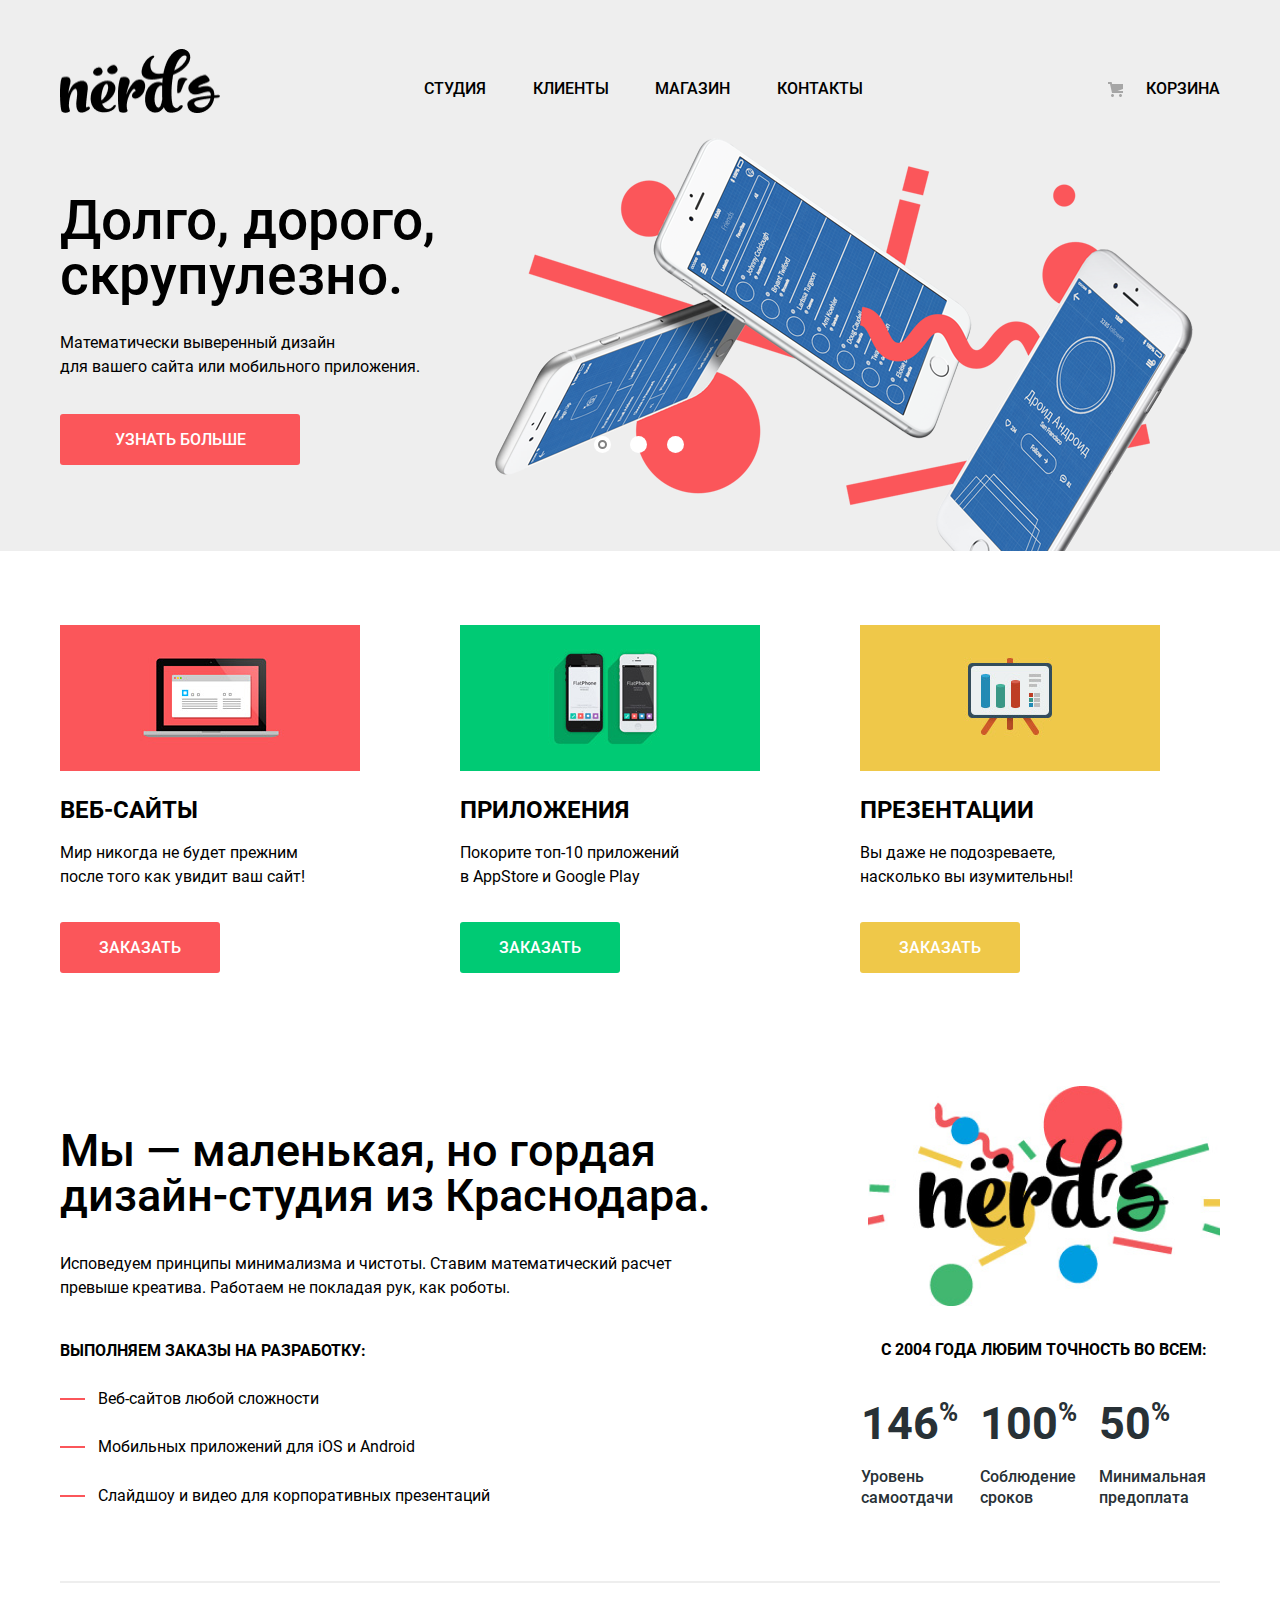
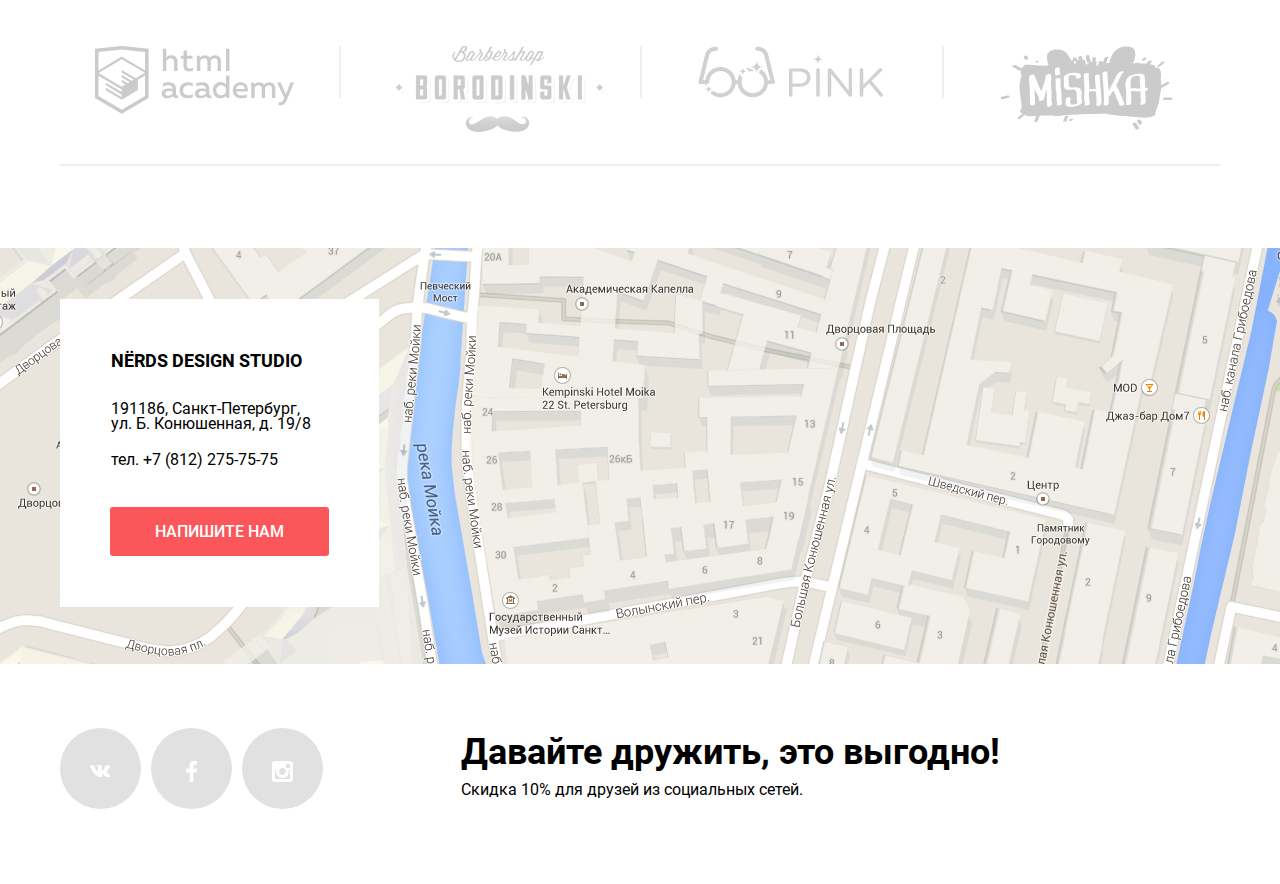
==== commit d873475d: "Правки" ====
--- a/index.html
+++ b/index.html
@@ -120,7 +120,7 @@
         <section class="features">
           <h2>Мы — маленькая, но гордая<br>
             дизайн-студия из Краснодара.</h2>
-          <p>Исповедуем принципы минимализма и чистоты.Ставим математический расчет<br>превыше креатива.Работаем не
+          <p>Исповедуем принципы минимализма и чистоты. Ставим математический расчет<br>превыше креатива. Работаем не
             покладая рук, как роботы.</p>
           <h3>Выполняем заказы на разработку:</h3>
           <ul class="features-list">
@@ -132,8 +132,9 @@
 
         <section class="advantages">
           <h2 class="visually-hidden">Преимущества</h2>
-          <a class="link-logo-adavantages" href="index.html">
-            <img src="img/content/nerds-main.png" width="352" height="220" alt="Логотип компании Нёрдс"></a>
+          <a class="link-logo-adavantages" href="https://htmlacademy.ru/intensive/htmlcss">
+            <img src="img/content/nerds-main.png" width="352" height="220" alt="Логотип компании Нёрдс">
+          </a>
           <h3>с 2004 года Любим точность во всем:</h3>
           <ul class="advantages-list">
             <li class="advantages-item">
@@ -160,7 +161,7 @@
                 height="68" alt="Логотип компании штимиэль академиии"></a></li>
           <li class="partnership-item"><a href="blank.html"><img src="img/logo/logo-barbershop.png" width="209"
                 height="90" alt="Логотип компании барбершоп Бородинский"></a></li>
-          <li class="partnership-item"><a href="blank.html"><img src="img/logo/logo-pink.png"
+          <li class="partnership-item"><a href="blank.html"><img src="img/logo/logo-pink.png" width="185" height="52"
                 alt="Логотип компании Pink"></a></li>
           <li class="partnership-item"><a href="blank.html"><img src="img/logo/logo-mishka.png" width="173" height="84"
                 alt="Логотип компании Мишка"></a></li>
@@ -190,15 +191,11 @@
       </div>
 
       <iframe class="map-iframe"
-      src="https://www.google.com/maps/embed?pb=!1m18!1m12!1m3!1d1998.6037872533277!2d30.320858716096975!3d59.93871648187614!2m3!1f0!2f0!3f0!3m2!1i1024!2i768!4f13.1!3m3!1m2!1s0x4696310fca145cc1%3A0x42b32648d8238007!2z0JHQvtC70YzRiNCw0Y8g0JrQvtC90Y7RiNC10L3QvdCw0Y8g0YPQuy4sIDE5LzgsINCh0LDQvdC60YIt0J_QtdGC0LXRgNCx0YPRgNCzLCAxOTExODY!5e0!3m2!1sru!2sru!4v1615243296174!5m2!1sru!2sru"
-      width="1440" height="450" style="border:0;" allowfullscreen="" loading="lazy">
-     </iframe>
+        src="https://www.google.com/maps/embed?pb=!1m18!1m12!1m3!1d1998.6037872533277!2d30.320858716096975!3d59.93871648187614!2m3!1f0!2f0!3f0!3m2!1i1024!2i768!4f13.1!3m3!1m2!1s0x4696310fca145cc1%3A0x42b32648d8238007!2z0JHQvtC70YzRiNCw0Y8g0JrQvtC90Y7RiNC10L3QvdCw0Y8g0YPQuy4sIDE5LzgsINCh0LDQvdC60YIt0J_QtdGC0LXRgNCx0YPRgNCzLCAxOTExODY!5e0!3m2!1sru!2sru!4v1615243296174!5m2!1sru!2sru"
+        width="1440" height="416" style="border:0;" allowfullscreen="" loading="lazy">
+      </iframe>
 
     </section>
-
-    <div class="map-wrapper">
-
-    </div>
 
     <div class="footer-wrapper container">
       <section class="footer-social">
@@ -212,6 +209,7 @@
         <a class="btn-social" href="blank.html" aria-label="Ссылка на сайт Инстаграм, логотип инстаграм"><img
             class="icon-active" src="img/icons/insta-icon.svg" width="21" height="21" alt="иконка инстаграм"
             aria-hidden="true"></a>
+
       </section>
       <div class="text-footer">
         <p class="text-prefer-footer">Давайте дружить, это выгодно!</p>
@@ -220,13 +218,9 @@
     </div>
   </footer>
 
-
-  <section class="popup-email">
-
-    <h2>Напишите нам</h2>
-
-    <form class="email-form" action="https://echo.htmlacademy.ru" method="post">
-      <div class="wrapper-email">
+    <section class="popup-email">
+      <h2>Напишите нам</h2>
+      <form class="email-form" action="https://echo.htmlacademy.ru" method="post">
         <p>
           <label for="user-name"><b>Ваше имя:</b></label>
           <br>
@@ -235,22 +229,22 @@
         <p>
           <label for="email-login"><b>Ваш email:</b></label>
           <br>
-          <input class="email-icon-user" id="email-login" type="email" name="email" placeholder="email@example.com">
+          <input class="email-icon-user" id="email-login" type="email" name="email"
+            placeholder="email@example.com">
         </p>
-      </div>
-      <p>
-        <label for="comment-field"><b>Текст письма:</b></label>
-        <br>
-        <textarea class="textarea" name="comment" id="comment-field" placeholder="В свободной форме" rows="6" cols="80"
-          wrap="hard"></textarea>
-      </p>
-      <button class="button submit" type="submit">Отправить</button>
-    </form>
-    <button class="modal-close" type="button" aria-label="Закрыть"></button>
-  </section>
-
-  <script src="js/popup.min.js"></script>
-  <!-- <script src="js/popup.js"></script> -->
+        <p>
+          <label for="comment-field"><b>Текст письма:</b></label>
+          <br>
+          <textarea class="textarea" name="comment" id="comment-field" placeholder="В свободной форме" rows="6" cols="80"
+            wrap="hard"></textarea>
+        </p>
+        <button class="button submit" type="submit">Отправить</button>
+      </form>
+      <button class="modal-close" type="button" aria-label="Закрыть"></button>
+    </section>
+
+<script src="js/popup.min.js"></script>
+<!-- <script src="js/popup.js"></script> -->
 </body>
 
 </html>
--- a/css/style.min.css
+++ b/css/style.min.css
@@ -1 +1 @@
-@-webkit-keyframes bounce{0%{-webkit-transform:translateY(800px);transform:translateY(800px)}50%{-webkit-transform:translateY(200px);transform:translateY(200px)}to{-webkit-transform:translateY(0);transform:translateY(0)}}@keyframes bounce{0%{-webkit-transform:translateY(800px);transform:translateY(800px)}50%{-webkit-transform:translateY(200px);transform:translateY(200px)}to{-webkit-transform:translateY(0);transform:translateY(0)}}@-webkit-keyframes shake{0%,to{-webkit-transform:translateX(0);transform:translateX(0)}10%,30%,50%,70%,90%{-webkit-transform:translateX(-10px);transform:translateX(-10px)}20%,40%,60%,80%{-webkit-transform:translateX(10px);transform:translateX(10px)}}@keyframes shake{0%,to{-webkit-transform:translateX(0);transform:translateX(0)}10%,30%,50%,70%,90%{-webkit-transform:translateX(-10px);transform:translateX(-10px)}20%,40%,60%,80%{-webkit-transform:translateX(10px);transform:translateX(10px)}}@font-face{font-family:"Roboto";src:url(../fonts/roboto.woff2) format(woff2),url(../fonts/roboto.woff) format(woff);font-weight:400;font-style:normal}@font-face{font-family:"Roboto";src:url(../fonts/robotomedium.woff2) format(woff2),url(../fonts/robotomedium.woff) format(woff);font-weight:500;font-style:normal}@font-face{font-family:"Roboto";src:url(../fonts/robotobold.woff2) format(woff2),url(../fonts/robotobold.woff) format(woff);font-weight:700;font-style:normal}:root{--basic-gray:#EEEEEE;--basic-darkgray:#4D4D4D;--textarea:#a2a2a2;--basic-lightgray:rgba(77,77,77,0.12);--basic-btn-gray:rgba(77,77,77,0.4);--basic-icons-gray:#E1E1E1;--basic-hover-gray:#DFDFDF;--basic-active-gray:#D5D5D5;--basic-br-gray:#DBDBDB;--basic-link-gray:rgba(166,166,166,0.2);--basic-linkhover-gray:rgba(166,166,166, 1);--basic-linkactive-gray:#231F20;--basic-red:#FB565A;--basic-hover-red:#E74246;--basic-active-red:#D7373B;--basic-link-red:rgba(251,86,90,0.3);--basic-linkactive-red:rgba(251,86,90,0.1);--basic-green:#00CA74;--basic-hover-green:#00BC6C;--basic-active-green:#00AA62;--basic-yellow:#EFC849;--basic-hover-yellow:#EAB534;--basic-active-yellow:#E5A722;--basic-white:#ffffff;--basic-black:#000000;--basic-text-gray:#283136}a{text-decoration:none}.page{height:100%}.page-body,a{color:var(--basic-black)}.page-body{position:relative;background-color:var(--basic-white);min-width:1160px;margin:0;padding:0;font-family:"Roboto","Arial",sans-serif;font-weight:400;font-size:16px;line-height:24px;min-height:100%}.page-body h1{font-weight:500;font-size:55px;line-height:55px}.container{width:1160px;margin:0 auto;padding:0 10px}.visually-hidden:not(:focus):not(:active),input[type=checkbox].visually-hidden,input[type=radio].visually-hidden{position:absolute;width:1px;height:1px;margin:-1px;border:0;padding:0;white-space:nowrap;-webkit-clip-path:inset(100%);clip-path:inset(100%);clip:rect(0 0 0 0);overflow:hidden}.main{margin-top:0;background-color:var(--basic-white)}.heading{text-align:center;margin-top:32px;margin-bottom:52px}.slider ul{margin:0;padding:0}.slider{position:relative;color:#000;padding-top:5%}.slide-wrapper{display:-webkit-box;display:-ms-flexbox;display:flex;-webkit-box-orient:vertical;-webkit-box-direction:normal;-ms-flex-direction:column;flex-direction:column}.slider-item{min-height:358px;margin-top:-4%}.site-wrapper{min-width:940px;background-position:top right;background-color:var(--basic-gray);background-repeat:no-repeat}.slide-background{position:absolute;top:-1%;left:397px;width:760px;height:431px;background-repeat:no-repeat;-o-object-fit:contain;object-fit:contain;background-position:right bottom;z-index:13}.site-wrapper-1,.site-wrapper-2,.site-wrapper-3{background-color:var(--basic-gray)}.site-wrapper-2,.site-wrapper-3{background-image:url(../img/content/slide2.png);background-position:right bottom;padding:13px 0 83px;background-repeat:no-repeat}.site-wrapper-3{background-image:url(../img/content/slide3.png)}.slider-list{margin:0;padding:0;list-style:none}.slide{display:none}.slide-current{display:block}.slide-title{width:700px;margin-bottom:0;margin-top:57px;font-size:55px;line-height:55px;font-weight:500;max-width:33%}.slider-item p{font-weight:400;font-size:16px;line-height:24px;margin-top:28px;max-width:30%}.main-header,.slider-controls{display:-webkit-box;display:-ms-flexbox;display:flex}.slider-controls{position:absolute;-webkit-box-pack:justify;-ms-flex-pack:justify;justify-content:space-between;bottom:23%;left:46%;z-index:20;width:90px}.slider-controls button,.slider-controls button::after{position:relative;padding:0;width:17px;height:17px;background-color:#fff;border:0;border-radius:50%;cursor:pointer}.slider-controls button::after{content:"";position:absolute;top:4px;left:4px;width:5px;height:5px;border:2px solid gray;opacity:0;display:block}.slider-controls .current::after{opacity:1}.main-header{-webkit-box-orient:vertical;-webkit-box-direction:normal;-ms-flex-direction:column;flex-direction:column;-webkit-box-align:center;-ms-flex-align:center;align-items:center;-ms-flex-wrap:wrap;flex-wrap:wrap;min-width:1160px;font-weight:500;background-color:var(--basic-gray);padding:0 10px}.main-header a{font-weight:500;font-size:16px;line-height:30px}.main-header-logo{color:var(--basic-black);padding-top:48px}.main-header-logo img:hover{opacity:.7}.main-header-logo img:active{opacity:.3}.main-navigation-wrapper{width:100%;background-color:var(--basic-gray)}.main-navigation,.site-navigation{display:-webkit-box;display:-ms-flexbox;display:flex}.main-navigation{-webkit-box-orient:vertical;-webkit-box-direction:normal;-webkit-box-pack:justify;-ms-flex-pack:justify;justify-content:space-between;-webkit-box-align:start;-ms-flex-align:start;align-items:flex-start;-ms-flex-direction:row;flex-direction:row;font-size:16px;line-height:20px;color:var(--basic-white);background-color:transparent}.site-navigation{-ms-flex-wrap:wrap;flex-wrap:wrap;width:518px;margin:74px 0 0;padding:0;list-style:none}.site-navigation li{margin-right:9%;margin-bottom:4%}.site-navigation li:nth-child(4n){margin-right:0}.cart,.site-navigation-current{position:relative}.site-navigation-current::after{content:"";position:absolute;right:20px;bottom:-17px;left:0;height:2px;width:100%;background-color:var(--basic-red)}.site-navigation a{padding:0;text-transform:uppercase}.main-navigation a:hover{color:var(--basic-red)}.main-navigation a:active,.maket-popup:active h2{color:var(--basic-black);opacity:.3}.cart{margin-top:74px;max-width:17%}.shopping_cart{text-transform:uppercase}.shopping_cart a,.site-navigation a{font-weight:500;font-size:16px;line-height:30px}.shopping_cart::before{content:"";width:32px;height:32px;position:absolute;background-image:url(../img/icons/cart.svg);background-repeat:no-repeat;top:8px;left:-38px}.submit{width:259px;height:50px;border-radius:3px;margin-top:20px;border:0}.submit button:active,button:focus{outline:0;decoration:none}.submit:hover{background-color:var(--basic-hover-red)}.submit:active{background-color:var(--basic-active-red)}.button{font-weight:500;font-size:16px;line-height:45px;border-radius:3px;text-transform:uppercase;cursor:pointer;text-align:center;background-color:var(--basic-red);color:var(--basic-white)}.button:active{color:rgba(255,255,255,.3);-webkit-box-shadow:inset 0 3px 0 rgba(0,1,1,.1);box-shadow:inset 0 3px 0 rgba(0,1,1,.1)}.btn-sort{cursor:pointer;opacity:.3}.btn-sort:hover{opacity:.6}.btn-sort:active,.partnership-item:hover img{opacity:1}.btn-green-order,.btn-more,.btn-red-order,.btn-yellow-order{background-color:var(--basic-red);width:240px;display:block;border-radius:3px;margin-top:37px;padding:3px 0}.btn-more:hover{background-color:var(--basic-hover-red)}.btn-more:active{background-color:var(--basic-active-red)}.btn-green-order,.btn-red-order,.btn-yellow-order{width:160px;margin-top:6px;padding:1% 0;-webkit-box-ordinal-group:4;-ms-flex-order:3;order:3}.btn-red-order:hover{background-color:var(--basic-hover-red)}.btn-red-order:active{background-color:var(--basic-active-red)}.btn-green-order,.btn-yellow-order{background-color:var(--basic-green)}.btn-green-order:hover{background-color:var(--basic-hover-green)}.btn-green-order:active{background-color:var(--basic-active-green)}.btn-yellow-order{background-color:var(--basic-yellow)}.btn-yellow-order:hover{background-color:var(--basic-hover-yellow)}.btn-yellow-order:active{background-color:var(--basic-active-yellow)}.btn-social{background-color:var(--basic-icons-gray);border-radius:50%;width:81px;height:81px;position:relative}.btn-social:hover{background:-webkit-gradient(linear,left bottom,left top,from(#e74246),to(#e74246)),#fff;background:-o-linear-gradient(bottom,#e74246,#e74246),#fff;background:linear-gradient(0deg,#e74246,#e74246),#fff}.btn-social:active{background:-webkit-gradient(linear,left bottom,left top,from(#d7373b),to(#d7373b)),#fff;background:-o-linear-gradient(bottom,#d7373b,#d7373b),#fff;background:linear-gradient(0deg,#d7373b,#d7373b),#fff}.btn-social img{position:absolute;left:30px;top:33px;max-width:25px;max-height:25px;-o-object-fit:contain;object-fit:contain}.btn-social:last-child{margin-right:0}.icon-active:active{opacity:.3}.btn-write{background-color:var(--basic-red);width:199px;padding:2px 10px;display:block;border-radius:3px;margin:9px auto 10px}.btn-write:hover{background-color:var(--basic-hover-red)}.btn-write:active{background-color:var(--basic-active-red)}.btn-maket{padding:16px 73.5px;border-radius:3px}.btn-maket:hover{background-color:var(--basic-hover-red)}.btn-maket:active{background-color:var(--basic-active-red)}.btn-pagination{width:50px;margin:10px;-webkit-box-sizing:border-box;box-sizing:border-box;line-height:50px}.active-pagination,.btn-pagination,.btn-pagination-next{height:50px;display:inline-block;text-align:center;border-radius:3px;background:var(--basic-gray)}.active-pagination,.btn-pagination:hover{outline:3px transparent;-webkit-box-sizing:border-box;box-sizing:border-box}.active-pagination{border:3px solid var(--basic-gray);line-height:45px;width:50px;margin:10px 10px 0 0}.btn-pagination:hover{background:var(--basic-hover-gray);cursor:pointer}.btn-pagination:active{background:var(--basic-active-gray);-webkit-box-shadow:inset 0 3px 0 rgba(0,1,1,.1);box-shadow:inset 0 3px 0 rgba(0,1,1,.1);color:#a6a6a6;border:0;outline:3px transparent;line-height:50px}.btn-pagination-next{width:260px;margin:10px}.btn-pagination-next,.btn-pagination:active,.btn-show,.btn-show:hover{-webkit-box-sizing:border-box;box-sizing:border-box}.btn-show{width:260px;min-height:50px;display:inline-block;text-align:center;margin-top:34px;background-color:var(--basic-gray);border-radius:3px;background:var(--basic-gray);border:3px solid var(--basic-gray);text-transform:uppercase;outline:0}.btn-show:hover{background:var(--basic-br-gray);border:3px solid var(--basic-br-gray);cursor:pointer}.btn-show:active{background:var(--basic-active-gray);border:3px solid var(--basic-active-gray);-webkit-box-shadow:inset 0 3px 0 rgba(0,1,1,.1);box-shadow:inset 0 3px 0 rgba(0,1,1,.1);color:#a6a6a6}.pagination-item a,.services{padding:0}.services-item,.services-list{display:-webkit-box;display:-ms-flexbox;display:flex}.services-list{list-style-type:none;padding:0;margin-bottom:67px;margin-top:74px;-ms-flex-wrap:wrap;flex-wrap:wrap}.services-item{margin-right:100px;margin-bottom:1%;-webkit-box-orient:vertical;-webkit-box-direction:normal;-ms-flex-direction:column;flex-direction:column;max-width:26%}.advantages-item:nth-child(3),.services-item:nth-child(3n){margin-right:0}.features h3,.services-item h3{font-weight:700;text-transform:uppercase}.services-item h3{-webkit-box-ordinal-group:2;-ms-flex-order:1;order:1;font-size:24px;line-height:30px;margin:24px 0 0;max-width:100%}.features p,.services-item p{font-weight:400;line-height:24px}.services-item p{font-size:16px;margin-bottom:27px;-webkit-box-ordinal-group:3;-ms-flex-order:2;order:2}.services-item img{width:300px;height:146px;-o-object-fit:contain;object-fit:contain}.features,.features-list{display:-webkit-box;display:-ms-flexbox;display:flex;-webkit-box-orient:vertical;-webkit-box-direction:normal;-ms-flex-direction:column;flex-direction:column;-webkit-box-pack:justify;-ms-flex-pack:justify;justify-content:space-between}.features{max-width:69%;width:inherit}.features h2{font-weight:500;font-size:45px;line-height:45px;margin:76px 0 0;max-width:83%}.features h3{margin:37px 0 0;max-width:80%}.features p{font-size:17px;margin:32px 0 0;max-width:80%}.features-list{list-style-type:none;min-height:121px;max-width:75%;padding-left:38px;margin:22px 0 0}.advantages h3,.features h3,.features-item{font-size:16px;line-height:24px}.features-item{font-weight:400;position:relative;letter-spacing:.5px;max-width:100%}.features-item::before{content:"";position:absolute;width:25px;height:2px;top:11px;left:-38px;background-color:var(--basic-red);margin-right:15px;-webkit-transform:rotate(180deg);-ms-transform:rotate(180deg);transform:rotate(180deg)}.advantages,.advantages-list{display:-webkit-box;display:-ms-flexbox;display:flex}.advantages{-webkit-box-orient:vertical;-webkit-box-direction:normal;-ms-flex-direction:column;flex-direction:column;-webkit-box-align:center;-ms-flex-align:center;align-items:center;max-width:31%}.advantages h3{font-weight:700;text-transform:uppercase;margin:25px 0 0}.advantages-list{-ms-flex-wrap:wrap;flex-wrap:wrap;list-style-type:none;min-width:100%;font-weight:700;font-size:45px;line-height:64px;padding:0;margin-top:30px;margin-bottom:0}.advantages-item{margin-right:17px}.advantages-item p:nth-child(2){margin-top:10px;width:-webkit-min-content;width:-moz-min-content;width:min-content}.advantages-item p:first-of-type{font-weight:700;font-size:45px;line-height:64px}.advantages-item sup{font-weight:700;font-size:26px;line-height:40px;top:-.7em}.advantages-item p{font-weight:500;font-size:16px;line-height:21px;margin:0;color:var(--basic-text-gray)}.link-logo-adavantages{margin-top:34px}.link-logo-adavantages img{width:352px;height:220px;-o-object-fit:contain;object-fit:contain}.wrapper-features-advantages{display:-webkit-box;display:-ms-flexbox;display:flex;min-height:454px;-webkit-box-pack:justify;-ms-flex-pack:justify;justify-content:space-between;width:inherit}.partnership{margin:73px auto}.partnership-list{display:-webkit-box;display:-ms-flexbox;display:flex;-ms-flex-wrap:wrap;flex-wrap:wrap;-webkit-box-align:stretch;-ms-flex-align:stretch;align-items:stretch;-webkit-box-pack:start;-ms-flex-pack:start;justify-content:flex-start;list-style-type:none;padding:0;margin:0}.partnership-list::after,.partnership-list::before{content:"";min-width:100%;height:2px;margin-bottom:63px;background-color:var(--basic-gray)}.partnership-list::after{margin-top:9px;margin-bottom:38px}.partnership-item{position:relative;min-width:20%;margin:0 3% 1%}.partnership-item:nth-child(4n){margin-right:0;min-width:19%}.partnership-item img{opacity:.2;max-width:210px;max-height:200px;-o-object-fit:contain;object-fit:contain}.partnership-item::after{content:"";position:absolute;width:2px;height:52px;background-color:var(--basic-gray);opacity:1;right:-14px}.partnership-item:nth-child(4n+4)::after{display:none}.partnership-item img:active{opacity:.1}.contacts-button-map img,.main-footer{z-index:1}.map-iframe{width:100%}.main-footer p:first-child{margin-top:14px}.footer-social{-webkit-box-pack:justify;-ms-flex-pack:justify;justify-content:space-between;min-width:23%;margin-right:11%}.footer-social,.map-wrapper,.text-footer{display:-webkit-box;display:-ms-flexbox;display:flex}.map-wrapper{position:relative;-webkit-box-pack:center;-ms-flex-pack:center;justify-content:center;background-position:center center;background-repeat:no-repeat;background-attachment:fixed;background-size:cover;background-color:var(--basic-white);z-index:0}.text-footer{-webkit-box-orient:vertical;-webkit-box-direction:normal;-ms-flex-direction:column;flex-direction:column;min-width:66%}.text-footer p:nth-child(2){margin-top:8px;max-width:70%}.text-prefer-footer{font-size:36px;line-height:36px;margin-bottom:0;font-weight:700}.modal-close,.modal-close::after{position:absolute;width:22px;height:22px}.modal-close{top:51px;right:89px;border:0;cursor:pointer;background-color:transparent;-webkit-animation:bounce .6s;animation:bounce .6s}.modal-close::after{content:"";top:0;left:0;background-image:url(../img/popup/modal-close.svg);background-repeat:no-repeat;background-position:0 0;opacity:.4}.modal-close:hover::after{opacity:1}.modal-close:active::after{opacity:.1}.popup-contacts-wrapper{font-weight:400;font-size:16px;line-height:18px;text-align:center;display:-webkit-box;display:-ms-flexbox;display:flex;-webkit-box-orient:vertical;-webkit-box-direction:normal;-ms-flex-direction:column;flex-direction:column;-ms-flex-pack:distribute;justify-content:space-around;position:absolute;top:10px;left:-210px;z-index:1}.wrapper-contacts{text-align:left;line-height:15px;width:68%;min-height:53%;word-break:break-all;z-index:1}.wrapper-contacts p:first-of-type{margin-top:-14px;margin-bottom:21px;min-height:11%}.contacts-phone{margin-bottom:30px}.popup-contacts h2{margin-top:9px;font-size:18px;margin-bottom:42px;max-height:17%;line-height:30px;max-width:100%}.popup-email{display:none;color:var(--basic-black)}.modal-show{display:block;-webkit-animation:bounce .6s;animation:bounce .6s}.modal-error{-webkit-animation:shake .6s;animation:shake .6s}.popup-email{position:fixed;top:0;right:0;bottom:0;left:0;margin:auto;width:960px;height:564px;z-index:51;background-color:var(--basic-white);-webkit-box-shadow:0 4px 4px rgba(0,0,0,.25);box-shadow:0 4px 4px rgba(0,0,0,.25)}.popup-email h2{margin-left:98px;font-size:44px;margin-top:49px}.email-form{display:-webkit-box;display:-ms-flexbox;display:flex;-ms-flex-wrap:wrap;flex-wrap:wrap;-webkit-box-pack:justify;-ms-flex-pack:justify;justify-content:space-between;margin:55px 0}.textarea{color:var(--textarea);padding-left:16px;padding-top:16px;min-width:740px}.email-icon-user,.user-icon-name{padding:16px}.wrapper-email{display:-webkit-box;display:-ms-flexbox;display:flex;-webkit-box-pack:justify;-ms-flex-pack:justify;justify-content:space-between;margin-top:-20px}.wrapper-email input[type=text],input[type=email]{min-width:324px}.wrapper-email input[type=text]{margin-right:38px}.map{position:relative;margin-top:-32px;z-index:1}.popup-contacts{position:absolute;-webkit-box-orient:vertical;-webkit-box-direction:normal;-ms-flex-direction:column;flex-direction:column;display:-webkit-box;display:-ms-flexbox;display:flex;-webkit-box-align:center;-ms-flex-align:center;align-items:center;-webkit-box-pack:center;-ms-flex-pack:center;justify-content:center;min-width:319px;min-height:308px;top:44px;left:220px;z-index:10;background-color:var(--basic-white)}.heading-email{width:960px;padding-left:100px}.heading-email h2{font-weight:700;font-size:45px;line-height:53px}.email-form{padding-left:100px;padding-right:100px}.maket-popup{background-color:var(--basic-gray);width:360px;height:231px;text-align:center;padding-top:10px;position:absolute;top:337px;-webkit-box-shadow:0 4px 4px rgba(0,0,0,.25);box-shadow:0 4px 4px rgba(0,0,0,.25);border-radius:3px;opacity:0}.maket-popup h2{text-transform:uppercase;font-size:18px;margin-top:32px;margin-bottom:-6px}.btn-maket-heading:hover{color:var(--basic-red);-webkit-transition:1s;-o-transition:1s;transition:1s}.btn-maket-heading:active{color:var(--basic-black);opacity:.3;-webkit-transition:0s;-o-transition:0s;transition:0s}.maket-popup p{margin-bottom:33px;line-height:22px}.footer-wrapper{display:-webkit-box;display:-ms-flexbox;display:flex;-webkit-box-pack:justify;-ms-flex-pack:justify;justify-content:space-between;-webkit-box-orient:horizontal;-webkit-box-direction:normal;-ms-flex-direction:row;flex-direction:row;-webkit-box-align:center;-ms-flex-align:center;align-items:center;min-height:216px}.product-maket-list{display:-ms-grid;display:grid;-ms-grid-columns:1fr 0 1fr;grid-template-columns:1fr 1fr;gap:67px 0;padding:0;margin-top:71px}.product-maket-item{list-style-type:none;position:relative;margin-right:42px}.product-maket-item:nth-child(even){margin-right:0}.maket-browser::before{content:"";position:absolute;top:-40px;left:-1px;width:360px;height:40px;background-image:url(../img/content/browserdark.svg);background-repeat:no-repeat;background-position:0 0;opacity:.3}.product-maket-item:hover .maket-browser::before,.product-maket-item:hover .maket-popup{opacity:1;-webkit-transition:1s;-o-transition:1s;transition:1s}.wrapper-grid-makets,.wrapper-maket-filter{display:-ms-grid;display:grid;-ms-grid-columns:-webkit-min-content 1fr;-ms-grid-columns:min-content 1fr;grid-template-columns:-webkit-min-content 1fr;grid-template-columns:min-content 1fr}.wrapper-maket-filter{min-width:1160px}.form-filter{margin-top:55px;width:281px}.form-filter .filter-max,.form-filter .filter-min{font-weight:400;font-size:16px;line-height:22px;text-transform:uppercase}.filter-cost{-ms-grid-row:1;-ms-grid-row-span:2;grid-row:1/3;margin-top:23px;min-width:400px}.filter-cost h2,.filter-sort h2{font-weight:700;font-size:18px;line-height:30px;text-transform:uppercase}.filter-cost h2{margin-top:56px}.filter-maket-list{margin-top:17px}.filter-maket-item{list-style-type:none}.border-none{border:0}.filter-sort h2{max-width:50%}.filter-sort,.filter-sort-list{display:-webkit-box;display:-ms-flexbox;display:flex;-webkit-box-pack:justify;-ms-flex-pack:justify;justify-content:space-between}.filter-sort{margin-top:60px}.filter-sort-list{-ms-flex-wrap:nowrap;flex-wrap:nowrap;padding:0;max-width:48%;min-width:358px}.filter-sort-item{list-style-type:none;margin-right:20px;margin-bottom:3%;font-size:14px;line-height:18px;text-transform:uppercase;word-break:break-all;max-width:30%}.sort-down{margin-right:16px;margin-left:6%}.sort-up{margin-right:0}.btn-filter-active,.btn-sort-down{opacity:1}.filter-features,.filter-item{margin:0;padding:0;border:0}.filter-features{margin:33px 0 0}.filter-features legend,.filter-item legend{font-size:18px;line-height:24px;text-transform:uppercase;font-weight:700}.range-filter{width:260px;margin-top:49px;margin-bottom:59px}.range-controls{position:relative;height:41px;margin-bottom:15px;padding:39px 20px 0;background-color:#f1f1f1;border-radius:5px}.range-controls .scale{height:2px;background-color:#d7dcde}.range-controls .bar{width:70%;height:2px;background-color:#00ca74}.toggle{position:absolute;top:31px;left:0;border:8px solid var(--basic-white);width:4px;height:4px;padding:0;background-color:#ababab;border-radius:50%;-webkit-box-shadow:0 2px 1px 0 #cfcfcf;box-shadow:0 2px 1px 0 #cfcfcf;cursor:pointer}.toggle-min{left:18px}.toggle-max{left:160px}.price-controls label{text-transform:uppercase;font-family:"Roboto","Arial",sans-serif;font-size:16px;margin-right:0}.price-controls input{width:77px;height:32px;background-color:var(--basic-gray);border:0;border-radius:5px;color:var(--basic-text-gray);text-align:center;margin-left:10px;font-family:inherit;font-size:inherit}.min-price{margin-left:-3px}.max-price{margin-right:-3px}.price-controls{display:-webkit-box;display:-ms-flexbox;display:flex;-webkit-box-pack:justify;-ms-flex-pack:justify;justify-content:space-between;margin-top:20px}.filter-option{position:relative;display:block;cursor:pointer;-webkit-user-select:none;-moz-user-select:none;-ms-user-select:none;user-select:none;margin-bottom:15px}.filter-input-checkbox+label::before{content:"";position:absolute;left:-40px;top:0;width:19px;height:19px;border:2px solid var(--basic-darkgray);opacity:.4;border-radius:3px}.filter-input-checkbox:checked+label::after{content:"";position:absolute;top:0;left:-40px;width:26px;height:26px;background-image:url(../img/content/checkboxon.svg);background-repeat:no-repeat;background-position:0 0;opacity:1}.filter-input-checkbox:checked+label::before{border:0}.filter-input-checkbox:disabled+label::after{opacity:.1}.filter-input-radio+label::before{content:"";position:absolute;left:-40px;top:0;width:21px;height:21px;border:4px solid var(--basic-darkgray);border-radius:50%;opacity:.4}.filter-input-radio:checked+label::after{content:"";position:absolute;top:9px;left:-31px;width:11px;height:11px;background-color:var(--basic-darkgray);border-radius:50%;opacity:.4}.filter-input-radio:disabled+label::after,.filter-input-radio:disabled+label::before{opacity:.1}.pagination{list-style-type:none;display:-webkit-box;display:-ms-flexbox;display:flex;-ms-flex-wrap:wrap;flex-wrap:wrap;max-width:100%;padding:0;margin-bottom:82px;text-transform:uppercase;font-weight:700;margin-top:40px}.btn-pagination:first-child{padding-left:0;margin-left:0}.active-pagination{background-color:var(--basic-white)}.padding-none{padding:0}
+@-webkit-keyframes bounce{0%{-webkit-transform:translateY(800px);transform:translateY(800px)}50%{-webkit-transform:translateY(200px);transform:translateY(200px)}to{-webkit-transform:translateY(0);transform:translateY(0)}}@keyframes bounce{0%{-webkit-transform:translateY(800px);transform:translateY(800px)}50%{-webkit-transform:translateY(200px);transform:translateY(200px)}to{-webkit-transform:translateY(0);transform:translateY(0)}}@-webkit-keyframes shake{0%,to{-webkit-transform:translateX(0);transform:translateX(0)}10%,30%,50%,70%,90%{-webkit-transform:translateX(-10px);transform:translateX(-10px)}20%,40%,60%,80%{-webkit-transform:translateX(10px);transform:translateX(10px)}}@keyframes shake{0%,to{-webkit-transform:translateX(0);transform:translateX(0)}10%,30%,50%,70%,90%{-webkit-transform:translateX(-10px);transform:translateX(-10px)}20%,40%,60%,80%{-webkit-transform:translateX(10px);transform:translateX(10px)}}@font-face{font-family:"Roboto";src:url(../fonts/roboto.woff2) format(woff2),url(../fonts/roboto.woff) format(woff);font-weight:400;font-style:normal}@font-face{font-family:"Roboto";src:url(../fonts/robotomedium.woff2) format(woff2),url(../fonts/robotomedium.woff) format(woff);font-weight:500;font-style:normal}@font-face{font-family:"Roboto";src:url(../fonts/robotobold.woff2) format(woff2),url(../fonts/robotobold.woff) format(woff);font-weight:700;font-style:normal}:root{--basic-gray:#EEEEEE;--basic-darkgray:#4D4D4D;--textarea:#a2a2a2;--basic-lightgray:rgba(77,77,77,0.12);--basic-btn-gray:rgba(77,77,77,0.4);--basic-icons-gray:#E1E1E1;--basic-hover-gray:#DFDFDF;--basic-active-gray:#D5D5D5;--basic-br-gray:#DBDBDB;--basic-link-gray:rgba(166,166,166,0.2);--basic-linkhover-gray:rgba(166,166,166, 1);--basic-linkactive-gray:#231F20;--basic-red:#FB565A;--basic-hover-red:#E74246;--basic-active-red:#D7373B;--basic-link-red:rgba(251,86,90,0.3);--basic-linkactive-red:rgba(251,86,90,0.1);--basic-green:#00CA74;--basic-hover-green:#00BC6C;--basic-active-green:#00AA62;--basic-yellow:#EFC849;--basic-hover-yellow:#EAB534;--basic-active-yellow:#E5A722;--basic-white:#ffffff;--basic-black:#000000;--basic-text-gray:#283136}a{text-decoration:none}.page{height:100%}.page-body,a{color:var(--basic-black)}.page-body{position:relative;background-color:var(--basic-white);min-width:1160px;margin:0;padding:0;font-family:"Roboto","Arial",sans-serif;font-weight:400;font-size:16px;line-height:24px;min-height:100%}.page-body h1{font-weight:500;font-size:55px;line-height:55px}.container{width:1160px;margin:0 auto;padding:0 10px}.visually-hidden:not(:focus):not(:active),input[type=checkbox].visually-hidden,input[type=radio].visually-hidden{position:absolute;width:1px;height:1px;margin:-1px;border:0;padding:0;white-space:nowrap;-webkit-clip-path:inset(100%);clip-path:inset(100%);clip:rect(0 0 0 0);overflow:hidden}.main{margin-top:0;background-color:var(--basic-white)}.heading{text-align:center;margin-top:32px;margin-bottom:52px}.slider ul{margin:0;padding:0}.slider{position:relative;color:#000;padding-top:5%}.slide-wrapper{display:-webkit-box;display:-ms-flexbox;display:flex;-webkit-box-orient:vertical;-webkit-box-direction:normal;-ms-flex-direction:column;flex-direction:column}.slider-item{min-height:358px;margin-top:-4%}.site-wrapper{min-width:940px;background-position:top right;background-color:var(--basic-gray);background-repeat:no-repeat}.slide-background{position:absolute;top:-1%;left:397px;width:760px;height:431px;background-repeat:no-repeat;-o-object-fit:contain;object-fit:contain;background-position:right bottom;z-index:13}.site-wrapper-1,.site-wrapper-2,.site-wrapper-3{background-color:var(--basic-gray)}.site-wrapper-2,.site-wrapper-3{background-image:url(../img/content/slide2.png);background-position:right bottom;padding:13px 0 83px;background-repeat:no-repeat}.site-wrapper-3{background-image:url(../img/content/slide3.png)}.slider-list{margin:0;padding:0;list-style:none}.slide{display:none}.slide-current{display:block}.slide-title{width:700px;margin-bottom:0;margin-top:57px;font-size:55px;line-height:55px;font-weight:500;max-width:33%}.slider-item p{font-weight:400;font-size:16px;line-height:24px;margin-top:28px;max-width:30%}.main-header,.slider-controls{display:-webkit-box;display:-ms-flexbox;display:flex}.slider-controls{position:absolute;-webkit-box-pack:justify;-ms-flex-pack:justify;justify-content:space-between;bottom:23%;left:46%;z-index:20;width:90px}.slider-controls button,.slider-controls button::after{position:relative;padding:0;width:17px;height:17px;background-color:#fff;border:0;border-radius:50%;cursor:pointer}.slider-controls button::after{content:"";position:absolute;top:4px;left:4px;width:5px;height:5px;border:2px solid gray;opacity:0;display:block}.slider-controls .current::after{opacity:1}.main-header{-webkit-box-orient:vertical;-webkit-box-direction:normal;-ms-flex-direction:column;flex-direction:column;-webkit-box-align:center;-ms-flex-align:center;align-items:center;-ms-flex-wrap:wrap;flex-wrap:wrap;min-width:1160px;font-weight:500;background-color:var(--basic-gray);padding:0 10px}.main-header a{font-weight:500;font-size:16px;line-height:30px}.main-header-logo{color:var(--basic-black);padding-top:48px}.main-header-logo img:hover{opacity:.7}.main-header-logo img:active{opacity:.3}.main-navigation-wrapper{width:100%;background-color:var(--basic-gray)}.main-navigation,.site-navigation{display:-webkit-box;display:-ms-flexbox;display:flex}.main-navigation{-webkit-box-orient:vertical;-webkit-box-direction:normal;-webkit-box-pack:justify;-ms-flex-pack:justify;justify-content:space-between;-webkit-box-align:start;-ms-flex-align:start;align-items:flex-start;-ms-flex-direction:row;flex-direction:row;font-size:16px;line-height:20px;color:var(--basic-white);background-color:transparent}.site-navigation{-ms-flex-wrap:wrap;flex-wrap:wrap;width:518px;margin:74px 0 0;padding:0;list-style:none}.site-navigation li{margin-right:9%;margin-bottom:4%}.site-navigation li:nth-child(4n){margin-right:0}.cart,.site-navigation-current{position:relative}.site-navigation-current::after{content:"";position:absolute;right:20px;bottom:-17px;left:0;height:2px;width:100%;background-color:var(--basic-red)}.site-navigation a{padding:0;text-transform:uppercase}.main-navigation a:hover{color:var(--basic-red)}.main-navigation a:active,.maket-popup:active h2{color:var(--basic-black);opacity:.3}.cart{margin-top:74px;max-width:17%}.shopping_cart{text-transform:uppercase}.shopping_cart a,.site-navigation a{font-weight:500;font-size:16px;line-height:30px}.shopping_cart::before{content:"";width:32px;height:32px;position:absolute;background-image:url(../img/icons/cart.svg);background-repeat:no-repeat;top:8px;left:-38px}.submit{width:259px;height:50px;border-radius:3px;margin-top:20px;border:0}.submit button:active,button:focus{outline:0;decoration:none}.submit:hover{background-color:var(--basic-hover-red)}.submit:active{background-color:var(--basic-active-red)}.button{font-weight:500;font-size:16px;line-height:45px;border-radius:3px;text-transform:uppercase;cursor:pointer;text-align:center;background-color:var(--basic-red);color:var(--basic-white)}.button:active{color:rgba(255,255,255,.3);-webkit-box-shadow:inset 0 3px 0 rgba(0,1,1,.1);box-shadow:inset 0 3px 0 rgba(0,1,1,.1)}.btn-sort{cursor:pointer;opacity:.3}.btn-sort:hover{opacity:.6}.btn-sort:active,.partnership-item:hover img{opacity:1}.btn-green-order,.btn-more,.btn-red-order,.btn-yellow-order{background-color:var(--basic-red);width:240px;display:block;border-radius:3px;margin-top:37px;padding:3px 0}.btn-more:hover{background-color:var(--basic-hover-red)}.btn-more:active{background-color:var(--basic-active-red)}.btn-green-order,.btn-red-order,.btn-yellow-order{width:160px;margin-top:6px;padding:1% 0;-webkit-box-ordinal-group:4;-ms-flex-order:3;order:3}.btn-red-order:hover{background-color:var(--basic-hover-red)}.btn-red-order:active{background-color:var(--basic-active-red)}.btn-green-order,.btn-yellow-order{background-color:var(--basic-green)}.btn-green-order:hover{background-color:var(--basic-hover-green)}.btn-green-order:active{background-color:var(--basic-active-green)}.btn-yellow-order{background-color:var(--basic-yellow)}.btn-yellow-order:hover{background-color:var(--basic-hover-yellow)}.btn-yellow-order:active{background-color:var(--basic-active-yellow)}.btn-social{background-color:var(--basic-icons-gray);border-radius:50%;width:81px;height:81px;position:relative}.btn-social:hover{background:-webkit-gradient(linear,left bottom,left top,from(#e74246),to(#e74246)),#fff;background:-o-linear-gradient(bottom,#e74246,#e74246),#fff;background:linear-gradient(0deg,#e74246,#e74246),#fff}.btn-social:active{background:-webkit-gradient(linear,left bottom,left top,from(#d7373b),to(#d7373b)),#fff;background:-o-linear-gradient(bottom,#d7373b,#d7373b),#fff;background:linear-gradient(0deg,#d7373b,#d7373b),#fff}.btn-social img{position:absolute;left:30px;top:33px;max-width:25px;max-height:25px;-o-object-fit:contain;object-fit:contain}.btn-social:last-child{margin-right:0}.icon-active:active{opacity:.3}.btn-write{background-color:var(--basic-red);width:199px;padding:2px 10px;display:block;border-radius:3px;margin:9px auto 10px}.btn-write:hover{background-color:var(--basic-hover-red)}.btn-write:active{background-color:var(--basic-active-red)}.btn-maket{padding:16px 73.5px;border-radius:3px}.btn-maket:hover{background-color:var(--basic-hover-red)}.btn-maket:active{background-color:var(--basic-active-red)}.btn-pagination{width:50px;margin:10px;-webkit-box-sizing:border-box;box-sizing:border-box;line-height:50px}.active-pagination,.btn-pagination,.btn-pagination-next{height:50px;display:inline-block;text-align:center;border-radius:3px;background:var(--basic-gray)}.active-pagination,.btn-pagination:hover{outline:3px transparent;-webkit-box-sizing:border-box;box-sizing:border-box}.active-pagination{border:3px solid var(--basic-gray);line-height:45px;width:50px;margin:10px 10px 0 0}.btn-pagination:hover{background:var(--basic-hover-gray);cursor:pointer}.btn-pagination:active{background:var(--basic-active-gray);-webkit-box-shadow:inset 0 3px 0 rgba(0,1,1,.1);box-shadow:inset 0 3px 0 rgba(0,1,1,.1);color:#a6a6a6;border:0;outline:3px transparent;line-height:50px}.btn-pagination-next{width:260px;margin:10px}.btn-pagination-next,.btn-pagination:active,.btn-show,.btn-show:hover{-webkit-box-sizing:border-box;box-sizing:border-box}.btn-show{width:260px;min-height:50px;display:inline-block;text-align:center;margin-top:34px;background-color:var(--basic-gray);border-radius:3px;background:var(--basic-gray);border:3px solid var(--basic-gray);text-transform:uppercase;outline:0}.btn-show:hover{background:var(--basic-br-gray);border:3px solid var(--basic-br-gray);cursor:pointer}.btn-show:active{background:var(--basic-active-gray);border:3px solid var(--basic-active-gray);-webkit-box-shadow:inset 0 3px 0 rgba(0,1,1,.1);box-shadow:inset 0 3px 0 rgba(0,1,1,.1);color:#a6a6a6}.pagination-item a,.services{padding:0}.services-item,.services-list{display:-webkit-box;display:-ms-flexbox;display:flex}.services-list{list-style-type:none;padding:0;margin-bottom:67px;margin-top:74px;-ms-flex-wrap:wrap;flex-wrap:wrap}.services-item{margin-right:100px;margin-bottom:1%;-webkit-box-orient:vertical;-webkit-box-direction:normal;-ms-flex-direction:column;flex-direction:column;max-width:26%}.advantages-item:nth-child(3),.services-item:nth-child(3n){margin-right:0}.features h3,.services-item h3{font-weight:700;text-transform:uppercase}.services-item h3{-webkit-box-ordinal-group:2;-ms-flex-order:1;order:1;font-size:24px;line-height:30px;margin:24px 0 0;max-width:100%}.features p,.services-item p{font-weight:400;line-height:24px}.services-item p{font-size:16px;margin-bottom:27px;-webkit-box-ordinal-group:3;-ms-flex-order:2;order:2}.services-item img{width:300px;height:146px;-o-object-fit:contain;object-fit:contain}.features,.features-list{display:-webkit-box;display:-ms-flexbox;display:flex;-webkit-box-orient:vertical;-webkit-box-direction:normal;-ms-flex-direction:column;flex-direction:column;-webkit-box-pack:justify;-ms-flex-pack:justify;justify-content:space-between}.features{max-width:69%;width:inherit}.features h2{font-weight:500;font-size:45px;line-height:45px;margin:76px 0 0;max-width:83%}.features h3{margin:37px 0 0;max-width:80%}.features p{font-size:17px;margin:32px 0 0;max-width:80%}.features-list{list-style-type:none;min-height:121px;max-width:75%;padding-left:38px;margin:22px 0 0}.advantages h3,.features h3,.features-item{font-size:16px;line-height:24px}.features-item{font-weight:400;position:relative;letter-spacing:.5px;max-width:100%}.features-item::before{content:"";position:absolute;width:25px;height:2px;top:11px;left:-38px;background-color:var(--basic-red);margin-right:15px;-webkit-transform:rotate(180deg);-ms-transform:rotate(180deg);transform:rotate(180deg)}.advantages,.advantages-list{display:-webkit-box;display:-ms-flexbox;display:flex}.advantages{-webkit-box-orient:vertical;-webkit-box-direction:normal;-ms-flex-direction:column;flex-direction:column;-webkit-box-align:center;-ms-flex-align:center;align-items:center;max-width:31%}.advantages h3{font-weight:700;text-transform:uppercase;margin:25px 0 0}.advantages-list{-ms-flex-wrap:wrap;flex-wrap:wrap;list-style-type:none;min-width:100%;font-weight:700;font-size:45px;line-height:64px;padding:0;margin-top:30px;margin-bottom:0}.advantages-item{margin-right:17px}.advantages-item p:nth-child(2){margin-top:10px;width:-webkit-min-content;width:-moz-min-content;width:min-content}.advantages-item p:first-of-type{font-weight:700;font-size:45px;line-height:64px}.advantages-item sup{font-weight:700;font-size:26px;line-height:40px;top:-.7em}.advantages-item p{font-weight:500;font-size:16px;line-height:21px;margin:0;color:var(--basic-text-gray)}.link-logo-adavantages{margin-top:34px}.link-logo-adavantages img{width:352px;height:220px;-o-object-fit:contain;object-fit:contain}.wrapper-features-advantages{display:-webkit-box;display:-ms-flexbox;display:flex;min-height:454px;-webkit-box-pack:justify;-ms-flex-pack:justify;justify-content:space-between;width:inherit}.partnership{margin:73px auto}.partnership-list{display:-webkit-box;display:-ms-flexbox;display:flex;-ms-flex-wrap:wrap;flex-wrap:wrap;-webkit-box-align:stretch;-ms-flex-align:stretch;align-items:stretch;-webkit-box-pack:start;-ms-flex-pack:start;justify-content:flex-start;list-style-type:none;padding:0;margin:0}.partnership-list::after,.partnership-list::before{content:"";min-width:100%;height:2px;margin-bottom:63px;background-color:var(--basic-gray)}.partnership-list::after{margin-top:9px;margin-bottom:38px}.partnership-item{position:relative;min-width:20%;margin:0 3% 1%}.partnership-item:nth-child(4n){margin-right:0;min-width:19%}.partnership-item img{opacity:.2;max-width:210px;max-height:200px;-o-object-fit:contain;object-fit:contain}.partnership-item::after{content:"";position:absolute;width:2px;height:52px;background-color:var(--basic-gray);opacity:1;right:-14px}.partnership-item:nth-child(4n+4)::after{display:none}.partnership-item img:active{opacity:.1}.contacts-button-map img,.main-footer{z-index:1}.map-iframe{width:100%}.map,.map-wrapper{background-position:center center;background-repeat:no-repeat}.map-wrapper{position:relative;display:-webkit-box;display:-ms-flexbox;display:flex;-webkit-box-pack:center;-ms-flex-pack:center;justify-content:center;background-attachment:fixed;background-size:contain;background-color:var(--basic-white);z-index:0}.map-wrapper iframe{z-index:0;width:100%}.map{background-image:url(../img/content/map-main.png)}.main-footer p:first-child{margin-top:14px}.footer-social,.text-footer{display:-webkit-box;display:-ms-flexbox;display:flex}.footer-social{-webkit-box-pack:justify;-ms-flex-pack:justify;justify-content:space-between;min-width:23%;margin-right:11%}.text-footer{-webkit-box-orient:vertical;-webkit-box-direction:normal;-ms-flex-direction:column;flex-direction:column;min-width:66%}.text-footer p:nth-child(2){margin-top:8px;max-width:70%}.text-prefer-footer{font-size:36px;line-height:36px;margin-bottom:0;font-weight:700}.modal-close,.modal-close::after{position:absolute;width:22px;height:22px}.modal-close{top:51px;right:89px;border:0;cursor:pointer;background-color:transparent;-webkit-animation:bounce .6s;animation:bounce .6s}.modal-close::after{content:"";top:0;left:0;background-image:url(../img/popup/modal-close.svg);background-repeat:no-repeat;background-position:0 0;opacity:.4}.modal-close:hover::after{opacity:1}.modal-close:active::after{opacity:.1}.popup-contacts-wrapper{font-weight:400;font-size:16px;line-height:18px;text-align:center;display:-webkit-box;display:-ms-flexbox;display:flex;-webkit-box-orient:vertical;-webkit-box-direction:normal;-ms-flex-direction:column;flex-direction:column;-ms-flex-pack:distribute;justify-content:space-around;position:absolute;top:10px;left:-210px;z-index:1}.wrapper-contacts{text-align:left;line-height:15px;width:68%;min-height:53%;word-break:break-all;z-index:1}.wrapper-contacts p:first-of-type{margin-top:-14px;margin-bottom:21px;min-height:11%}.contacts-phone{margin-bottom:30px}.popup-contacts h2{margin-top:9px;font-size:18px;margin-bottom:42px;max-height:17%;line-height:30px;max-width:100%}.popup-email{display:none;color:var(--basic-black)}.modal-show{display:block;-webkit-animation:bounce .6s;animation:bounce .6s}.modal-error{-webkit-animation:shake .6s;animation:shake .6s}.popup-email{position:fixed;top:0;right:0;bottom:0;left:0;margin:auto;width:960px;height:564px;z-index:51;background-color:var(--basic-white);-webkit-box-shadow:0 4px 4px rgba(0,0,0,.25);box-shadow:0 4px 4px rgba(0,0,0,.25)}.popup-email h2{margin-left:98px;font-size:44px;margin-top:49px}.email-form{display:-webkit-box;display:-ms-flexbox;display:flex;-ms-flex-wrap:wrap;flex-wrap:wrap;-webkit-box-pack:justify;-ms-flex-pack:justify;justify-content:space-between;margin:55px 0}.textarea{color:var(--textarea);padding-left:16px;padding-top:16px;min-width:740px}.email-icon-user,.user-icon-name{padding:16px}.wrapper-email{display:-webkit-box;display:-ms-flexbox;display:flex;-webkit-box-pack:justify;-ms-flex-pack:justify;justify-content:space-between;margin-top:-20px}.wrapper-email input[type=text],input[type=email]{min-width:324px}.wrapper-email input[type=text]{margin-right:38px}.map{position:relative;margin-top:-32px;z-index:1}.popup-contacts{position:absolute;-webkit-box-orient:vertical;-webkit-box-direction:normal;-ms-flex-direction:column;flex-direction:column;display:-webkit-box;display:-ms-flexbox;display:flex;-webkit-box-align:center;-ms-flex-align:center;align-items:center;-webkit-box-pack:center;-ms-flex-pack:center;justify-content:center;min-width:319px;min-height:308px;top:44px;left:220px;z-index:10;background-color:var(--basic-white)}.heading-email{width:960px;padding-left:100px}.heading-email h2{font-weight:700;font-size:45px;line-height:53px}.email-form{padding-left:100px;padding-right:100px}.maket-popup{background-color:var(--basic-gray);width:360px;height:231px;text-align:center;padding-top:10px;position:absolute;top:337px;-webkit-box-shadow:0 4px 4px rgba(0,0,0,.25);box-shadow:0 4px 4px rgba(0,0,0,.25);border-radius:3px;opacity:0}.maket-popup h2{text-transform:uppercase;font-size:18px;margin-top:32px;margin-bottom:-6px}.btn-maket-heading:hover{color:var(--basic-red);-webkit-transition:1s;-o-transition:1s;transition:1s}.btn-maket-heading:active{color:var(--basic-black);opacity:.3;-webkit-transition:0s;-o-transition:0s;transition:0s}.maket-popup p{margin-bottom:33px;line-height:22px}.footer-wrapper{display:-webkit-box;display:-ms-flexbox;display:flex;-webkit-box-pack:justify;-ms-flex-pack:justify;justify-content:space-between;-webkit-box-orient:horizontal;-webkit-box-direction:normal;-ms-flex-direction:row;flex-direction:row;-webkit-box-align:center;-ms-flex-align:center;align-items:center;min-height:216px}.product-maket-list{display:-ms-grid;display:grid;-ms-grid-columns:1fr 0 1fr;grid-template-columns:1fr 1fr;gap:67px 0;padding:0;margin-top:71px}.product-maket-item{list-style-type:none;position:relative;margin-right:42px}.product-maket-item:nth-child(even){margin-right:0}.maket-browser::before{content:"";position:absolute;top:-40px;left:-1px;width:360px;height:40px;background-image:url(../img/content/browserdark.svg);background-repeat:no-repeat;background-position:0 0;opacity:.3}.product-maket-item:hover .maket-browser::before,.product-maket-item:hover .maket-popup{opacity:1;-webkit-transition:1s;-o-transition:1s;transition:1s}.wrapper-grid-makets,.wrapper-maket-filter{display:-ms-grid;display:grid;-ms-grid-columns:-webkit-min-content 1fr;-ms-grid-columns:min-content 1fr;grid-template-columns:-webkit-min-content 1fr;grid-template-columns:min-content 1fr}.wrapper-maket-filter{min-width:1160px}.form-filter{margin-top:55px;width:281px}.form-filter .filter-max,.form-filter .filter-min{font-weight:400;font-size:16px;line-height:22px;text-transform:uppercase}.filter-cost{-ms-grid-row:1;-ms-grid-row-span:2;grid-row:1/3;margin-top:23px;min-width:400px}.filter-cost h2,.filter-sort h2{font-weight:700;font-size:18px;line-height:30px;text-transform:uppercase}.filter-cost h2{margin-top:56px}.filter-maket-list{margin-top:17px}.filter-maket-item{list-style-type:none}.border-none{border:0}.filter-sort h2{max-width:50%}.filter-sort,.filter-sort-list{display:-webkit-box;display:-ms-flexbox;display:flex;-webkit-box-pack:justify;-ms-flex-pack:justify;justify-content:space-between}.filter-sort{margin-top:60px}.filter-sort-list{-ms-flex-wrap:nowrap;flex-wrap:nowrap;padding:0;max-width:48%;min-width:358px}.filter-sort-item{list-style-type:none;margin-right:20px;margin-bottom:3%;font-size:14px;line-height:18px;text-transform:uppercase;word-break:break-all;max-width:30%}.sort-down{margin-right:16px;margin-left:6%}.sort-up{margin-right:0}.btn-filter-active,.btn-sort-down{opacity:1}.filter-features,.filter-item{margin:0;padding:0;border:0}.filter-features{margin:33px 0 0}.filter-features legend,.filter-item legend{font-size:18px;line-height:24px;text-transform:uppercase;font-weight:700}.range-filter{width:260px;margin-top:49px;margin-bottom:59px}.range-controls{position:relative;height:41px;margin-bottom:15px;padding:39px 20px 0;background-color:#f1f1f1;border-radius:5px}.range-controls .scale{height:2px;background-color:#d7dcde}.range-controls .bar{width:70%;height:2px;background-color:#00ca74}.toggle{position:absolute;top:31px;left:0;border:8px solid var(--basic-white);width:4px;height:4px;padding:0;background-color:#ababab;border-radius:50%;-webkit-box-shadow:0 2px 1px 0 #cfcfcf;box-shadow:0 2px 1px 0 #cfcfcf;cursor:pointer}.toggle-min{left:18px}.toggle-max{left:160px}.price-controls label{text-transform:uppercase;font-family:"Roboto","Arial",sans-serif;font-size:16px;margin-right:0}.price-controls input{width:77px;height:32px;background-color:var(--basic-gray);border:0;border-radius:5px;color:var(--basic-text-gray);text-align:center;margin-left:10px;font-family:inherit;font-size:inherit}.min-price{margin-left:-3px}.max-price{margin-right:-3px}.price-controls{display:-webkit-box;display:-ms-flexbox;display:flex;-webkit-box-pack:justify;-ms-flex-pack:justify;justify-content:space-between;margin-top:20px}.filter-option{position:relative;display:block;cursor:pointer;-webkit-user-select:none;-moz-user-select:none;-ms-user-select:none;user-select:none;margin-bottom:15px}.filter-input-checkbox+label::before{content:"";position:absolute;left:-40px;top:0;width:19px;height:19px;border:2px solid var(--basic-darkgray);opacity:.4;border-radius:3px}.filter-input-checkbox:checked+label::after{content:"";position:absolute;top:0;left:-40px;width:26px;height:26px;background-image:url(../img/content/checkboxon.svg);background-repeat:no-repeat;background-position:0 0;opacity:1}.filter-input-checkbox:checked+label::before{border:0}.filter-input-checkbox:disabled+label::after{opacity:.1}.filter-input-radio+label::before{content:"";position:absolute;left:-40px;top:0;width:21px;height:21px;border:4px solid var(--basic-darkgray);border-radius:50%;opacity:.4}.filter-input-radio:checked+label::after{content:"";position:absolute;top:9px;left:-31px;width:11px;height:11px;background-color:var(--basic-darkgray);border-radius:50%;opacity:.4}.filter-input-radio:disabled+label::after,.filter-input-radio:disabled+label::before{opacity:.1}.pagination{list-style-type:none;display:-webkit-box;display:-ms-flexbox;display:flex;-ms-flex-wrap:wrap;flex-wrap:wrap;max-width:100%;padding:0;margin-bottom:82px;text-transform:uppercase;font-weight:700;margin-top:40px}.btn-pagination:first-child{padding-left:0;margin-left:0}.active-pagination{background-color:var(--basic-white)}.padding-none{padding:0}
--- a/css/style.css
+++ b/css/style.css
@@ -1,66 +1,64 @@
 /* Fonts */
+
 @font-face {
   font-family: "Roboto";
-  src: url("../fonts/roboto.woff2") format(woff2),
-  url("../fonts/roboto.woff") format(woff);
+  src: url("../fonts/roboto.woff2") format("woff2"), url("../fonts/roboto.woff") format("woff");
   font-weight: 400;
   font-style: normal;
 }
+
 @font-face {
   font-family: "Roboto";
-  src: url("../fonts/robotomedium.woff2") format(woff2),
-  url("../fonts/robotomedium.woff") format(woff);
+  src: url("../fonts/robotomedium.woff2") format("woff2"), url("../fonts/robotomedium.woff") format("woff");
   font-weight: 500;
   font-style: normal;
 }
+
 @font-face {
   font-family: "Roboto";
-  src: url("../fonts/robotobold.woff2") format(woff2),
-  url("../fonts/robotobold.woff") format(woff);
+  src: url("../fonts/robotobold.woff2") format("woff2"), url("../fonts/robotobold.woff") format("woff");
   font-weight: 700;
   font-style: normal;
 }
 
 /* Variables */
 
-:root{
-
+:root {
   /* Gray */
---basic-gray: #EEEEEE;
---basic-darkgray: #4D4D4D;
---textarea: #a2a2a2;
---basic-lightgray: rgba(77,77,77,0.12);
---basic-btn-gray: rgba(77,77,77,0.4);
---basic-icons-gray: #E1E1E1;
---basic-hover-gray: #DFDFDF;
---basic-active-gray: #D5D5D5;
---basic-br-gray: #DBDBDB;
---basic-link-gray: rgba(166,166,166,0.2);
---basic-linkhover-gray: rgba(166,166,166, 1);
---basic-linkactive-gray: #231F20;
-
-/* Red */
---basic-red: #FB565A;
---basic-hover-red: #E74246;
---basic-active-red: #D7373B;
---basic-link-red: rgba(251,86,90,0.3);
---basic-linkactive-red: rgba(251,86,90,0.1);
-
-/* Green */
---basic-green: #00CA74;
---basic-hover-green: #00BC6C;
---basic-active-green: #00AA62;
-
-/* Yellow */
---basic-yellow: #EFC849;
---basic-hover-yellow: #EAB534;
---basic-active-yellow: #E5A722;
-
-/* Classic */
---basic-white: #ffffff;
---basic-black: #000000;
---basic-text-gray:#283136;
-
+  --basic-gray: #EEEEEE;
+  --basic-darkgray: #4D4D4D;
+  --textarea: #a2a2a2;
+  --bascic-graay: #ababab
+  --basic-lightgray: rgba(77, 77, 77, 0.12);
+  --basic-btn-gray: rgba(77, 77, 77, 0.4);
+  --basic-icons-gray: #E1E1E1;
+  --basic-cfcfcgray: #cfcfcf;
+  --basic-lightwhite: #f1f1f1;
+  --basic-hover-gray: #DFDFDF;
+  --basic-active-gray: #D5D5D5
+  --basic-whitegray: #d7dcde;
+  --basic-br-gray: #DBDBDB;
+  --basic-link-gray: rgba(166, 166, 166, 0.2);
+  --basic-linkhover-gray: rgba(166, 166, 166, 1);
+  --basic-linkactive-gray: #231F20;
+  /* Red */
+  --basic-red: #FB565A;
+  --basic-hover-red: #E74246;
+  --basic-active-red: #D7373B;
+  --basic-link-red: rgba(251, 86, 90, 0.3);
+  --basic-linkactive-red: rgba(251, 86, 90, 0.1);
+  /* Green */
+  --basic-green: #00CA74;
+  --basic-hover-green: #00BC6C;
+  --basic-active-green: #00AA62;
+  /* Yellow */
+  --basic-yellow: #EFC849;
+  --basic-hover-yellow: #EAB534;
+  --basic-active-yellow: #E5A722;
+  /* Classic */
+  --basic-white: #ffffff;
+  --basic-black: #000000;
+  --basic-text-gray: #283136;
 }
 
 /* Global */
@@ -85,10 +83,10 @@
   font-size: 16px;
   line-height: 24px;
   color: var(--basic-black);
-
   min-height: 100%;
 }
-.page-body h1{
+
+.page-body h1 {
   font-weight: 500;
   font-size: 55px;
   line-height: 55px;
@@ -98,12 +96,9 @@
   width: 1160px;
   margin: 0 auto;
   padding: 0 10px;
-
-}
-
-.visually-hidden:not(:focus):not(:active),
-input[type="checkbox"].visually-hidden,
-input[type="radio"].visually-hidden {
+}
+
+.visually-hidden:not(:focus):not(:active), input[type="checkbox"].visually-hidden, input[type="radio"].visually-hidden {
   position: absolute;
   width: 1px;
   height: 1px;
@@ -125,10 +120,10 @@
   text-align: center;
   margin-top: 32px;
   margin-bottom: 52px;
-
 }
 
 /* Sections slider */
+
 .slider ul {
   padding: 0;
 }
@@ -142,13 +137,11 @@
 .slide-wrapper {
   display: flex;
   flex-direction: column;
-
 }
 
 .slider-item {
   min-height: 358px;
   margin-top: -4%;
-
 }
 
 .site-wrapper {
@@ -163,8 +156,6 @@
   position: absolute;
   top: -1%;
   left: 397px;
-  width: 760px;
-  height: 431px;
   background-repeat: no-repeat;
   object-fit: contain;
   background-position: right bottom;
@@ -220,12 +211,12 @@
   max-width: 33%;
 }
 
-.slider-item p{
+.slider-item p {
   font-weight: 400;
   font-size: 16px;
   line-height: 24px;
   margin-top: 28px;
-  max-width: 30%;
+  max-width: 35%;
 }
 
 .slider-controls {
@@ -265,35 +256,35 @@
   display: block;
 }
 
-.slider-controls .current::after{
+.slider-controls .current::after {
   opacity: 1;
 }
 
 /* Navigation menu */
-.main-header{
+
+.main-header {
   display: flex;
   flex-direction: column;
   align-items: center;
   flex-wrap: wrap;
   min-width: 1160px;
   font-weight: 500;
-  background-color:var(--basic-gray);
+  background-color: var(--basic-gray);
   padding: 0px 10px 0px;
-
-}
+}
+
 .main-header a {
   font-weight: 500;
   font-size: 16px;
   line-height: 30px;
 }
 
-
-.main-header-logo{
+.main-header-logo {
   color: var(--basic-black);
   padding-top: 48px;
 }
 
-.main-header-logo img:hover{
+.main-header-logo img:hover {
   opacity: 0.7;
 }
 
@@ -305,6 +296,7 @@
   width: 100%;
   background-color: var(--basic-gray);
 }
+
 .main-navigation {
   display: flex;
   flex-direction: column;
@@ -327,12 +319,12 @@
   list-style: none;
 }
 
-.site-navigation li{
+.site-navigation li {
   margin-right: 9%;
   margin-bottom: 4%;
 }
 
-.site-navigation li:nth-child(4n){
+.site-navigation li:nth-child(4n) {
   margin-right: 0;
 }
 
@@ -351,7 +343,7 @@
   background-color: var(--basic-red);
 }
 
-.site-navigation a{
+.site-navigation a {
   font-weight: 500;
   font-size: 16px;
   line-height: 30px;
@@ -359,11 +351,11 @@
   text-transform: uppercase;
 }
 
-.main-navigation a:hover{
+.main-navigation a:hover {
   color: var(--basic-red);
 }
 
-.main-navigation a:active{
+.main-navigation a:active {
   color: var(--basic-black);
   opacity: 0.3;
 }
@@ -378,11 +370,10 @@
   text-transform: uppercase;
 }
 
-.shopping_cart a{
+.shopping_cart a {
   font-weight: 500;
   font-size: 16px;
   line-height: 30px;
-
 }
 
 .shopping_cart::before {
@@ -394,7 +385,6 @@
   background-repeat: no-repeat;
   top: 8px;
   left: -38px;
-
 }
 
 /* Buttons */
@@ -409,22 +399,22 @@
   border: none;
 }
 
-
 .submit button:active, button:focus {
   outline: none;
   decoration: none;
-
 }
 
 .submit:hover {
   background-color: var(--basic-hover-red);
-  }
+}
+
 .submit:active {
   background-color: var(--basic-active-red);
 }
 
 /* Общий класс для кнопок */
-.button{
+
+.button {
   font-weight: 500;
   font-size: 16px;
   line-height: 45px;
@@ -435,44 +425,48 @@
   background-color: var(--basic-red);
   color: var(--basic-white);
 }
+
 .button:active {
-  color: rgba(255,255,255,0.3);
+  color: rgba(255, 255, 255, 0.3);
   box-shadow: inset 0px 3px 0px rgba(0, 1, 1, 0.1);
 }
-.button:hover{
-
-}
-
-.btn-sort{
+
+.button:hover {}
+
+.btn-sort {
   cursor: pointer;
   opacity: 0.3;
 }
 
-.btn-sort:hover{
+.btn-sort:hover {
   opacity: 0.6;
 }
 
-.btn-sort:active{
+.btn-sort:active {
   opacity: 1;
 }
 
 /* Кнопка узнать больше */
+
 .btn-more {
   background-color: var(--basic-red);
   width: 240px;
   display: block;
+  margin-top: 35px;
   border-radius: 3px;
-  margin-top: 37px;
   padding: 3px 0px;
 }
+
 .btn-more:hover {
   background-color: var(--basic-hover-red);
 }
+
 .btn-more:active {
   background-color: var(--basic-active-red);
 }
 
 /* Кнопка Заказать Веб-Сайты */
+
 .btn-red-order {
   background-color: var(--basic-red);
   width: 160px;
@@ -482,14 +476,17 @@
   border-radius: 3px;
   order: 3;
 }
+
 .btn-red-order:hover {
   background-color: var(--basic-hover-red);
 }
+
 .btn-red-order:active {
   background-color: var(--basic-active-red);
 }
 
 /* Кнопка Заказать Приложения */
+
 .btn-green-order {
   background-color: var(--basic-green);
   width: 160px;
@@ -499,16 +496,18 @@
   border-radius: 3px;
   order: 3;
 }
+
 .btn-green-order:hover {
   background-color: var(--basic-hover-green);
 }
+
 .btn-green-order:active {
   background-color: var(--basic-active-green);
 }
 
 /* Кнопка Заказать Презентации */
 
-.btn-yellow-order{
+.btn-yellow-order {
   background-color: var(--basic-yellow);
   width: 160px;
   margin-top: 6px;
@@ -521,26 +520,31 @@
 .btn-yellow-order:hover {
   background-color: var(--basic-hover-yellow);
 }
+
 .btn-yellow-order:active {
   background-color: var(--basic-active-yellow);
 }
 
 /* Кнопки иконки социальных сетей */
+
 .btn-social {
   background-color: var(--basic-icons-gray);
   border-radius: 50%;
   width: 81px;
   height: 81px;
   position: relative;
-}
+  margin-bottom: 15px;
+}
+
 .btn-social:hover {
-  background: linear-gradient(0deg, #E74246, #E74246), #FFFFFF;
-}
+  background: linear-gradient(0deg, var( --basic-hover-red), var( --basic-hover-red)), var(--basic-white);
+}
+
 .btn-social:active {
-  background: linear-gradient(0deg, #D7373B, #D7373B), #FFFFFF;
-}
-
-.btn-social img{
+  background: linear-gradient(0deg, var(--basic-active-red), var(--basic-active-red)), var(--basic-white);
+}
+
+.btn-social img {
   position: absolute;
   left: 30px;
   top: 33px;
@@ -549,47 +553,56 @@
   object-fit: contain;
 }
 
-
-.btn-social:last-child{
+.btn-social:last-child {
   margin-right: 0px;
 }
 
-.icon-active:active{
- opacity: 0.3;
+.icon-active:active {
+  opacity: 0.3;
 }
 
 /* Кнопка модальное окно Напишите Нам */
+
 .btn-write {
   background-color: var(--basic-red);
   width: 199px;
   padding: 2px 10px;
   display: block;
   border-radius: 3px;
-  margin: 9px auto 10px;
-}
+  margin: 10px auto 10px;
+}
+
 .btn-write:hover {
   background-color: var(--basic-hover-red);
 }
+
 .btn-write:active {
   background-color: var(--basic-active-red);
 }
 
 /* Кнопка на макете цена */
-.btn-maket{
-  padding: 16px 73.5px;
+
+.btn-maket {
+  padding: 3px 67.5px;
   border-radius: 3px;
- }
+  margin: 2px auto 12px;
+  min-width: 61px;
+  max-width: 100px;
+}
 
 .btn-maket:hover {
   background-color: var(--basic-hover-red);
 }
+
 .btn-maket:active {
   background-color: var(--basic-active-red);
 }
 
 /* Кнопки пагинации */
- .btn-pagination {
+
+.btn-pagination {
   display: inline-block;
+  vertical-align: baseline;
   width: 50px;
   height: 50px;
   text-align: center;
@@ -598,9 +611,7 @@
   box-sizing: border-box;
   background: var(--basic-gray);
   line-height: 50px;
-
-}
-
+}
 
 .active-pagination {
   box-sizing: border-box;
@@ -608,6 +619,7 @@
   outline: 3px transparent;
   line-height: 45px;
   display: inline-block;
+  vertical-align: baseline;
   width: 50px;
   height: 50px;
   text-align: center;
@@ -621,14 +633,13 @@
   outline: 3px transparent;
   box-sizing: border-box;
   cursor: pointer;
-
 }
 
 .btn-pagination:active {
   box-sizing: border-box;
-  background: var(--basic-active-gray);
+  background: var(--basic-gray);
   box-shadow: inset 0px 3px 0px rgba(0, 1, 1, 0.1);
-  color: rgba(166,166,166, 1);
+  color: rgba(166, 166, 166, 1);
   border: none;
   outline: 3px transparent;
   line-height: 50px;
@@ -638,8 +649,8 @@
   width: 260px;
   height: 50px;
   display: inline-block;
+  vertical-align: baseline;
   text-align: center;
-
   border-radius: 3px;
   margin: 10px 10px;
   box-sizing: border-box;
@@ -647,10 +658,12 @@
 }
 
 /* Кнопка показать каталог */
+
 .btn-show {
   width: 260px;
   min-height: 50px;
   display: inline-block;
+  vertical-align: baseline;
   text-align: center;
   margin-top: 34px;
   background-color: var(--basic-gray);
@@ -661,20 +674,18 @@
   text-transform: uppercase;
 }
 
-
 .btn-show:hover {
   background: var(--basic-br-gray);
   border: 3px solid var(--basic-br-gray);
   box-sizing: border-box;
   cursor: pointer;
-
 }
 
 .btn-show:active {
-  background: var(--basic-active-gray);
+  background: var(--basic-gray);
   border: 3px solid var(--basic-active-gray);
   box-shadow: inset 0px 3px 0px rgba(0, 1, 1, 0.1);
-  color:rgba(166,166,166, 1);
+  color: rgba(166, 166, 166, 1);
 }
 
 .btn-show {
@@ -682,9 +693,11 @@
 }
 
 /* Section services */
+
 .services {
   padding: 0px;
 }
+
 .services-list {
   list-style-type: none;
   padding: 0;
@@ -693,6 +706,7 @@
   display: flex;
   flex-wrap: wrap;
 }
+
 .services-item {
   margin-right: 100px;
   margin-bottom: 1%;
@@ -716,6 +730,7 @@
   margin-bottom: 0;
   max-width: 100%;
 }
+
 .services-item p {
   font-weight: 400;
   font-size: 16px;
@@ -730,7 +745,6 @@
   object-fit: contain;
 }
 
-
 /* Section features */
 
 .features {
@@ -739,8 +753,8 @@
   justify-content: space-between;
   max-width: 69%;
   width: inherit;
-
-}
+}
+
 .features h2 {
   font-weight: 500;
   font-size: 45px;
@@ -748,6 +762,7 @@
   margin: 76px 0px 0px 0px;
   max-width: 83%;
 }
+
 .features h3 {
   font-weight: 700;
   font-size: 16px;
@@ -756,13 +771,15 @@
   margin: 37px 0px 0px 0px;
   max-width: 80%;
 }
+
 .features p {
   font-weight: 400;
-  font-size: 17px;
+  font-size: 16px;
   line-height: 24px;
   margin: 32px 0px 0px 0px;
-  max-width: 80%;
-}
+  max-width: 100%;
+}
+
 .features-list {
   list-style-type: none;
   margin: 0;
@@ -774,16 +791,16 @@
   padding-left: 38px;
   margin: 22px 0px 0px 0px;
 }
-.features-item{
+
+.features-item {
   font-weight: 400;
   font-size: 16px;
   line-height: 24px;
   position: relative;
-  letter-spacing: 0.5px;
   max-width: 100%;
 }
 
-.features-item::before{
+.features-item::before {
   content: "";
   position: absolute;
   width: 25px;
@@ -796,6 +813,7 @@
 }
 
 /* Section advantage */
+
 .advantages {
   display: flex;
   flex-direction: column;
@@ -810,11 +828,12 @@
   text-transform: uppercase;
   margin: 25px 0px 0px 0px;
 }
+
 .advantages-list {
   display: flex;
   flex-wrap: wrap;
   list-style-type: none;
-  min-width: 100%;
+  min-width: 104%;
   font-weight: 700;
   font-size: 45px;
   line-height: 64px;
@@ -824,7 +843,7 @@
 }
 
 .advantages-item {
-  margin-right: 17px;
+  margin-right: 22px;
 }
 
 .advantages-item:nth-child(3) {
@@ -842,7 +861,7 @@
   line-height: 64px;
 }
 
-.advantages-item sup{
+.advantages-item sup {
   font-weight: 700;
   font-size: 26px;
   line-height: 40px;
@@ -860,10 +879,11 @@
 .link-logo-adavantages {
   margin-top: 34px;
 }
-.link-logo-adavantages img{
- width: 352px;
- height: 220px;
- object-fit: contain;
+
+.link-logo-adavantages img {
+  width: 352px;
+  height: 220px;
+  object-fit: contain;
 }
 
 .wrapper-features-advantages {
@@ -873,12 +893,12 @@
   width: inherit;
 }
 
-
-
 /* Section partnership */
+
 .partnership {
   margin: 73px auto;
 }
+
 .partnership-list {
   display: flex;
   flex-wrap: wrap;
@@ -889,16 +909,16 @@
   margin: 0;
 }
 
-.partnership-list::before{
-  content:"";
+.partnership-list::before {
+  content: "";
   min-width: 100%;
   height: 2px;
   margin-bottom: 63px;
   background-color: var(--basic-gray);
 }
 
-.partnership-list::after{
-  content:"";
+.partnership-list::after {
+  content: "";
   min-width: 100%;
   height: 2px;
   margin-top: 9px;
@@ -912,34 +932,33 @@
   margin: 0 3% 1% 3%;
 }
 
-.partnership-item:nth-child(4n){
- margin-right: 0;
- min-width: 19%;
-}
-
-.partnership-item img{
+.partnership-item:nth-child(4n) {
+  margin-right: 0;
+  min-width: 19%;
+}
+
+.partnership-item img {
   opacity: 0.2;
   max-width: 210px;
   max-height: 200px;
   object-fit: contain;
 }
 
-.partnership-item::after{
+.partnership-item::after {
   content: "";
   position: absolute;
   width: 2px;
   height: 52px;
-  background-color:var(--basic-gray);
+  background-color: var(--basic-gray);
   opacity: 1;
   right: -14px;
 }
 
-.partnership-item:nth-child(4n+4)::after{
+.partnership-item:nth-child(4n+4)::after {
   display: none;
 }
 
-
-.partnership-item:hover img{
+.partnership-item:hover img {
   opacity: 1;
 }
 
@@ -953,12 +972,12 @@
   z-index: 1;
 }
 
-.map-iframe{
- width: 100%;
-}
-
-.map-wrapper{
-
+.map-iframe {
+  width: 100%;
+  min-height: 416px;
+}
+
+.map-wrapper {
   position: relative;
   display: flex;
   justify-content: center;
@@ -970,10 +989,9 @@
   z-index: 0;
 }
 
-.map-wrapper iframe{
+.map-wrapper iframe {
   z-index: 0;
   width: 100%;
-
 }
 
 .map {
@@ -983,32 +1001,31 @@
 }
 
 .main-footer p:first-child {
-  margin-top: 14px;
+  margin-top: 0px;
 }
 
 .footer-social {
-  display: flex;
-  justify-content: space-between;
+  display: grid;
+  grid-gap: 10px;
+  grid-template-columns: min-content min-content min-content;
   min-width: 23%;
-  margin-right: 11%;
-}
-
-.footer-social h2 {
-
-}
-
-
+  margin-right: 134px;
+  margin-top: 20px;
+  margin-bottom: 20px;
+}
+
+.footer-social h2 {}
 
 .text-footer {
   display: flex;
   flex-direction: column;
   min-width: 66%;
 }
-.text-footer p:nth-child(2){
+
+.text-footer p:nth-child(2) {
   margin-top: 8px;
   max-width: 70%;
 }
-
 
 .text-prefer-footer {
   font-size: 36px;
@@ -1018,6 +1035,7 @@
 }
 
 /* Pop-up */
+
 .modal-close {
   position: absolute;
   top: 51px;
@@ -1041,10 +1059,9 @@
   background-repeat: no-repeat;
   background-position: 0 0;
   opacity: 0.4;
-
-}
-
-.modal-close:hover::after{
+}
+
+.modal-close:hover::after {
   opacity: 1;
 }
 
@@ -1065,7 +1082,8 @@
   left: -210px;
   z-index: 1;
 }
-.wrapper-contacts{
+
+.wrapper-contacts {
   text-align: left;
   line-height: 15px;
   width: 68%;
@@ -1074,11 +1092,12 @@
   z-index: 1;
 }
 
-.wrapper-contacts p:first-of-type{
+.wrapper-contacts p:first-of-type {
   margin-top: -14px;
   margin-bottom: 21px;
   min-height: 11%;
 }
+
 .contacts-phone {
   margin-bottom: 30px;
 }
@@ -1086,19 +1105,13 @@
 .popup-contacts h2 {
   margin-top: 9px;
   font-size: 18px;
-  margin-bottom: 42px;
+  margin-bottom: 41px;
   max-height: 17%;
-  line-height: 30px;
+  line-height: 26px;
   max-width: 100%;
-
 }
 
 .popup-email {
-  /* display: flex;
-  justify-content: center;
-  display: none;
-  z-index: 100;
-  position: fixed; */
   top: 0;
   right: 0;
   bottom: 0;
@@ -1108,30 +1121,31 @@
   color: var(--basic-black);
   background-color: var(--basic-extra-light);
   box-shadow: 0 30px 50px rgba(0, 0, 0, 0.7);
- }
-
- .modal-show {
-   display: block;
-   animation: bounce  0.6s;
- }
-
- .modal-error {
+}
+
+.modal-show {
+  display: block;
+  animation: bounce 0.6s;
+}
+
+.modal-error {
   animation: shake 0.6s;
- }
-
- .popup-email{
-   position: fixed;
-   top: 0px;
-   right: 0;
-   bottom: 0;
-   left: 0;
-   margin: auto;
-   width: 960px;
-   height: 564px;
-   z-index: 51;
-   background-color: var(--basic-white);
-   box-shadow: 0px 4px 4px rgba(0, 0, 0, 0.25);
- }
+}
+
+.popup-email {
+  position: fixed;
+  top: 0px;
+  right: 0;
+  bottom: 0;
+  left: 0;
+  margin: auto;
+  width: 960px;
+  height: 564px;
+  z-index: 51;
+  background-color: var(--basic-white);
+  box-shadow: 0px 4px 4px rgba(0, 0, 0, 0.25);
+}
+
 .popup-email h2 {
   margin-left: 98px;
   font-size: 44px;
@@ -1145,11 +1159,11 @@
   margin: 55px 0;
 }
 
-.contacts-button-map img{
+.contacts-button-map img {
   z-index: 1;
 }
 
- .textarea {
+.textarea {
   color: var(--textarea);
   padding-left: 16px;
   padding-top: 16px;
@@ -1164,19 +1178,11 @@
   padding: 16px;
 }
 
-.wrapper-email {
-  display: flex;
-  justify-content: space-between;
-  margin-top: -20px;
-
-}
-
-.wrapper-email input[type=text], input[type=email]{
-   min-width: 324px;
-
-}
-
-.wrapper-email input[type=text]{
+.email-form input[type=text], input[type=email] {
+  min-width: 324px;
+}
+
+.email-form input[type=text] {
   margin-right: 38px;
 }
 
@@ -1185,7 +1191,6 @@
   margin-top: -32px;
   z-index: 1;
 }
-
 
 .popup-contacts {
   position: absolute;
@@ -1205,6 +1210,7 @@
   width: 960px;
   padding-left: 100px;
 }
+
 .heading-email h2 {
   font-weight: bold;
   font-size: 45px;
@@ -1216,26 +1222,52 @@
   padding-right: 100px;
 }
 
- /* Makets */
+/* Makets */
+
 .maket-popup {
+  display: grid;
+  grid-template-columns: 356px;
+  grid-template-rows: min-content min-content min-content;
+  gap: 26px;
+  box-sizing: border-box;
   background-color: var(--basic-gray);
   width: 360px;
-  height: 231px;
+  min-height: 231px;
   text-align: center;
+  line-height: 20px;
   padding-top: 10px;
   position: absolute;
-  top: 337px;
+  z-index: 13;
+  top: 345px;
   box-shadow: 0px 4px 4px rgba(0, 0, 0, 0.25);
   border-radius: 3px;
   opacity: 0;
 }
 
-.maket-popup h2{
+.maket-browser:hover {
+  box-shadow:  6px -12px 5px -1px rgb(0 0 0 / 25%);
+  transition: 1s;
+}
+
+
+.maket-browser:hover .maket-popup {
+  box-shadow: 0px 0px 5px 5px rgb(0 0 0 / 25%);
+  transition: 1s;
+}
+
+.maket-popup h2 {
   text-transform: uppercase;
   font-size: 18px;
   margin-top: 32px;
   margin-bottom: -6px;
 }
+
+.btn-maket-heading {
+  margin-bottom: -6px;
+  margin-top: -9px;
+}
+
+
 .btn-maket-heading:hover {
   color: var(--basic-red);
   transition: 1s;
@@ -1247,13 +1279,13 @@
   transition: 0s;
 }
 
-.maket-popup:active h2{
+.maket-popup:active h2 {
   color: var(--basic-black);
   opacity: 0.3;
 }
 
-.maket-popup p{
-  margin-bottom: 33px;
+.maket-popup p {
+  margin: 0;
   line-height: 22px;
 }
 
@@ -1268,10 +1300,11 @@
   min-height: 216px;
 }
 
-.product-maket{
-}
-
-.product-maket-list{
+.product-maket {
+  margin-top: -33px;
+}
+
+.product-maket-list {
   display: grid;
   grid-template-columns: 1fr 1fr;
   gap: 67px 0px;
@@ -1279,14 +1312,13 @@
   margin-top: 71px;
 }
 
-
-.product-maket-item{
+.product-maket-item {
   list-style-type: none;
   position: relative;
   margin-right: 42px;
 }
 
-.product-maket-item:nth-child(even){
+.product-maket-item:nth-child(even) {
   margin-right: 0px;
 }
 
@@ -1295,7 +1327,6 @@
   position: absolute;
   top: -40px;
   left: -1px;
-
   width: 360px;
   height: 40px;
   background-image: url("../img/content/browserdark.svg");
@@ -1304,21 +1335,20 @@
   opacity: 0.3;
 }
 
-.product-maket-item:hover .maket-browser::before{
+.product-maket-item:hover .maket-browser::before {
   opacity: 1;
   transition: 1s;
 }
 
-.product-maket-item:hover .maket-popup{
+.product-maket-item:hover .maket-popup {
   opacity: 1;
   transition: 1s;
 }
 
-.wrapper-grid-makets{
+.wrapper-grid-makets {
   display: grid;
   grid-template-columns: min-content 1fr;
 }
-
 
 /* Filters */
 
@@ -1327,19 +1357,20 @@
   display: grid;
   grid-template-columns: min-content 1fr;
 }
+
 .form-filter {
   margin-top: 55px;
   width: 281px;
 }
 
-.form-filter .filter-min{
+.form-filter .filter-min {
   font-weight: 400;
   font-size: 16px;
   line-height: 22px;
   text-transform: uppercase;
 }
 
-.form-filter .filter-max{
+.form-filter .filter-max {
   font-weight: 400;
   font-size: 16px;
   line-height: 22px;
@@ -1352,7 +1383,7 @@
   min-width: 400px;
 }
 
-.filter-cost h2{
+.filter-cost h2 {
   font-weight: 700;
   font-size: 18px;
   line-height: 30px;
@@ -1360,16 +1391,19 @@
   margin-top: 56px;
 }
 
-.filter-maket-list{
+.filter-maket-list {
   margin-top: 17px;
 }
-.filter-maket-item{
+
+.filter-maket-item {
   list-style-type: none;
 }
+
 .border-none {
   border: none;
 }
-.filter-sort h2{
+
+.filter-sort h2 {
   font-weight: 700;
   font-size: 18px;
   line-height: 30px;
@@ -1377,22 +1411,25 @@
   max-width: 50%;
 }
 
-.filter-sort{
+.filter-sort {
   display: flex;
   justify-content: space-between;
   margin-top: 60px;
-}
-
-.filter-sort-list{
-  display: flex;
-  flex-wrap: nowrap;
-  justify-content: space-between;
-  padding: 0;
-  max-width: 48%;
+  align-items:baseline;
+}
+
+.filter-sort-list {
+  display: flex;
+  flex-wrap: wrap;
+  justify-content: flex-start;
+  min-height: 71px;
+  padding: 0;
+  max-width: 358px;
   min-width: 358px;
-}
-
-.filter-sort-item{
+  margin: 0;
+}
+
+.filter-sort-item {
   list-style-type: none;
   margin-right: 20px;
   margin-bottom: 3%;
@@ -1400,33 +1437,30 @@
   font-size: 14px;
   line-height: 18px;
   text-transform: uppercase;
-  word-break: break-all;
   max-width: 30%;
 }
 
-.btn-sort-down{
-
-}
+.btn-sort-down {}
+
 .sort-down {
   margin-right: 16px;
-  margin-left: 6%;
+  margin-left: 36px;
 }
 
 .sort-up {
   margin-right: 0;
 }
-.btn-sort-up{
-
-}
+
+.btn-sort-up {}
+
 .btn-filter-active {
   opacity: 1;
 }
+
 .btn-sort-down {
   opacity: 1;
 }
 
-
-
 .filter-item {
   margin: 0;
   padding: 0;
@@ -1438,7 +1472,6 @@
   padding: 0;
   border: none;
   margin-top: 33px;
-
 }
 
 .filter-features legend {
@@ -1466,19 +1499,19 @@
   height: 41px;
   margin-bottom: 15px;
   padding: 39px 20px 0px 20px;
-  background-color: #f1f1f1;
+  background-color: var(--basic-lightwhite);
   border-radius: 5px;
 }
 
 .range-controls .scale {
   height: 2px;
-  background-color: #d7dcde;
+  background-color: var(--basic-whitegray);
 }
 
 .range-controls .bar {
   width: 70%;
   height: 2px;
-  background-color: #00CA74;
+  background-color: var(--basic-green);
 }
 
 .toggle {
@@ -1489,9 +1522,9 @@
   width: 4px;
   height: 4px;
   padding: 0;
-  background-color: #ababab;
+  background-color:  var(--bascic-graay);
   border-radius: 50%;
-  box-shadow: 0 2px 1px 0 #cfcfcf;
+  box-shadow: 0 2px 1px 0   var(--basic-cfcfcgray);
   cursor: pointer;
 }
 
@@ -1524,7 +1557,7 @@
 }
 
 .min-price {
- margin-left: -3px;
+  margin-left: -3px;
 }
 
 .max-price {
@@ -1538,14 +1571,14 @@
 }
 
 .filter-option {
-  position:relative;
+  position: relative;
   display: block;
   cursor: pointer;
   user-select: none;
   margin-bottom: 15px;
 }
 
-.filter-input-checkbox + label::before {
+.filter-input-checkbox+label::before {
   content: "";
   position: absolute;
   left: -40px;
@@ -1557,7 +1590,7 @@
   border-radius: 3px;
 }
 
-.filter-input-checkbox:checked + label::after {
+.filter-input-checkbox:checked+label::after {
   content: "";
   position: absolute;
   top: 0px;
@@ -1570,17 +1603,15 @@
   opacity: 1;
 }
 
-.filter-input-checkbox:checked + label::before{
+.filter-input-checkbox:checked+label::before {
   border: none;
 }
 
-
-
-.filter-input-checkbox:disabled + label::after {
+.filter-input-checkbox:disabled+label::after {
   opacity: 0.1;
 }
 
-.filter-input-radio + label::before {
+.filter-input-radio+label::before {
   content: "";
   position: absolute;
   left: -40px;
@@ -1592,7 +1623,7 @@
   opacity: 0.4;
 }
 
-.filter-input-radio:checked + label::after {
+.filter-input-radio:checked+label::after {
   content: "";
   position: absolute;
   top: 9px;
@@ -1604,11 +1635,9 @@
   opacity: 0.4;
 }
 
-.filter-input-radio:disabled + label::after,
-.filter-input-radio:disabled + label::before {
+.filter-input-radio:disabled+label::after, .filter-input-radio:disabled+label::before {
   opacity: 0.1;
 }
-
 
 /* Пагинация */
 
@@ -1618,11 +1647,10 @@
   flex-wrap: wrap;
   max-width: 100%;
   padding: 0;
+  margin-top: 38px;
   margin-bottom: 82px;
   text-transform: uppercase;
   font-weight: 700;
-  margin-top: 40px;
-
 
 }
 
@@ -1635,10 +1663,9 @@
   background-color: var(--basic-white);
 }
 
-.pagination-item {
-
-}
-.pagination-item a{
+.pagination-item {}
+
+.pagination-item a {
   padding: 0;
 }
 
@@ -1655,29 +1682,19 @@
   50% {
     transform: translateY(200px);
   }
-  100%  {
+  100% {
     transform: translateY(0);
   }
 }
 
 @keyframes shake {
-  0%,
-  100% {
+  0%, 100% {
     transform: translateX(0);
   }
-
-  10%,
-  30%,
-  50%,
-  70%,
-  90% {
+  10%, 30%, 50%, 70%, 90% {
     transform: translateX(-10px);
   }
-
-  20%,
-  40%,
-  60%,
-  80% {
+  20%, 40%, 60%, 80% {
     transform: translateX(10px);
   }
 }
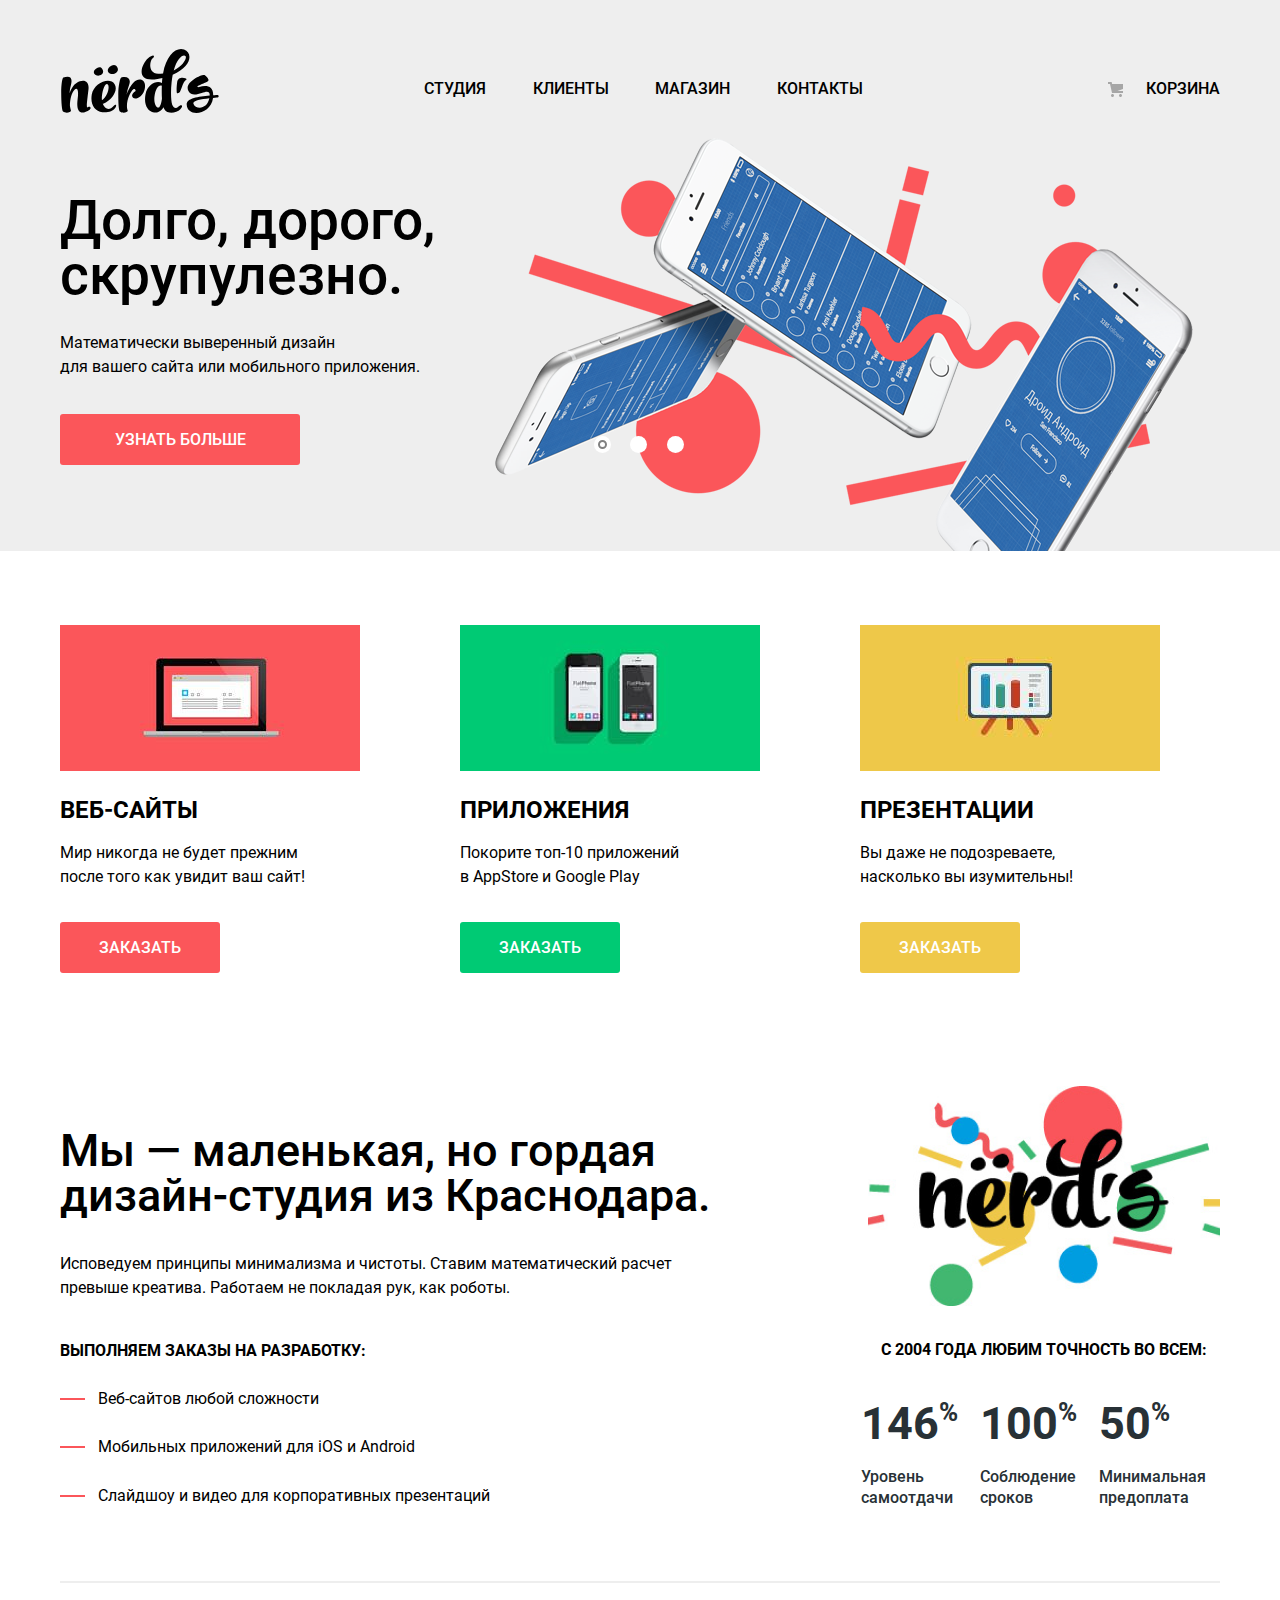
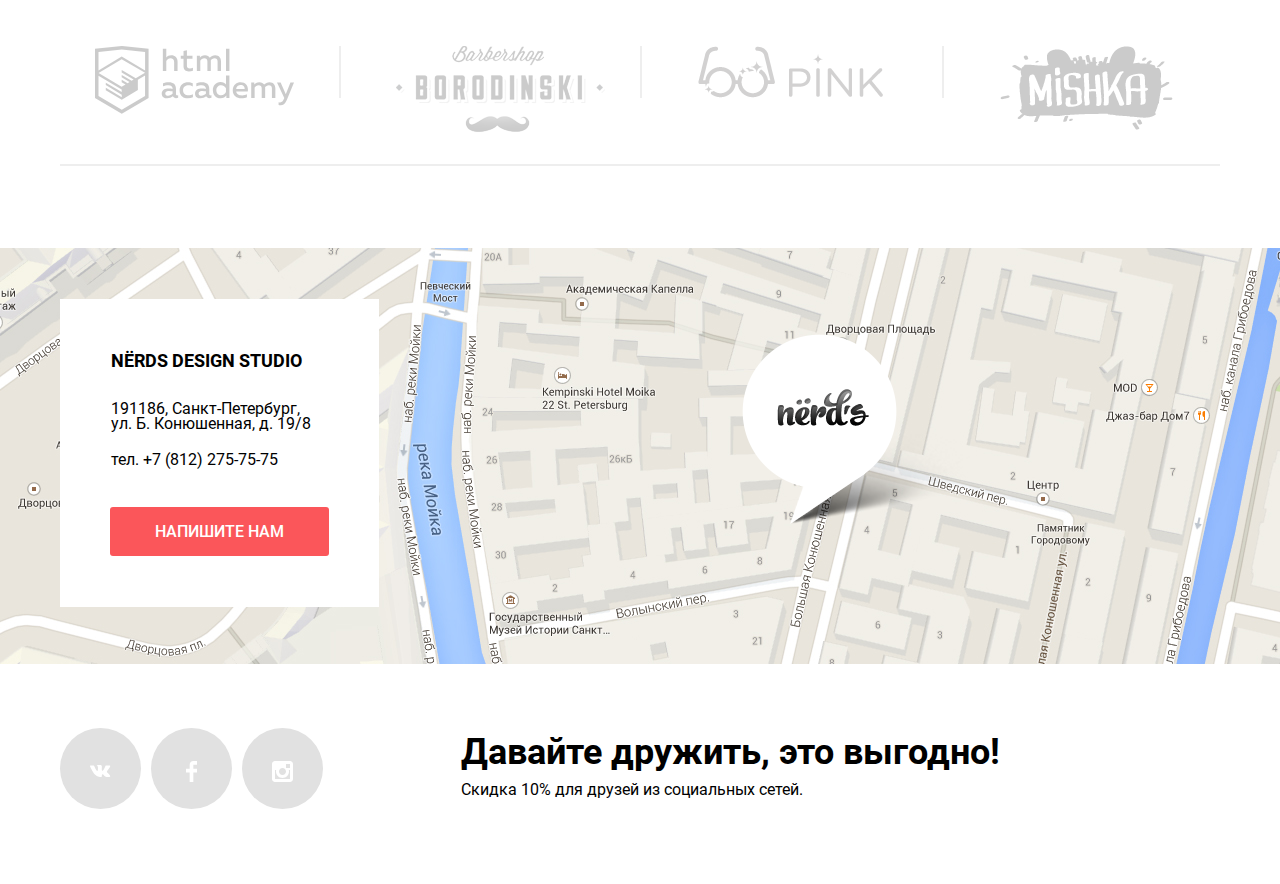
==== commit 92555082: "Правки 1" ====
--- a/index.html
+++ b/index.html
@@ -19,7 +19,7 @@
     <div class="container">
       <nav class="main-navigation">
 
-        <a class="main-header-logo"><img src="img/logo/nerds-logo.png" width="160" height="65"
+        <a class="main-header-logo"><img src="img/logo/logo-main-header.svg" width="160" height="65"
             alt="Логотип компании Нёрдс"></a>
         <ul class="site-navigation">
           <li><a href="blank.html">Студия</a></li>
@@ -133,7 +133,7 @@
         <section class="advantages">
           <h2 class="visually-hidden">Преимущества</h2>
           <a class="link-logo-adavantages" href="https://htmlacademy.ru/intensive/htmlcss">
-            <img src="img/content/nerds-main.png" width="352" height="220" alt="Логотип компании Нёрдс">
+            <img src="img/logo/nerds-main-logo.png" width="352" height="220" alt="Логотип компании Нёрдс">
           </a>
           <h3>с 2004 года Любим точность во всем:</h3>
           <ul class="advantages-list">
@@ -185,7 +185,7 @@
                   aria-label="Телефон для дополнительной информации, звонить по номеру +7 812 275 75">тел. +7 (812)
                   275-75-75</a></p>
             </div>
-            <a class="button btn-write">Напишите нам</a>
+            <a class="button btn-write" tabindex="0">Напишите нам</a>
           </div>
         </div>
       </div>
--- a/css/style.css
+++ b/css/style.css
@@ -234,8 +234,8 @@
   padding: 0;
   width: 17px;
   height: 17px;
+  border: none;
   background-color: white;
-  border: none;
   border-radius: 50%;
   cursor: pointer;
 }
@@ -254,6 +254,15 @@
   cursor: pointer;
   opacity: 0;
   display: block;
+}
+
+
+.slider-controls button:focus {
+  border: 2px solid var(--basic-black);
+}
+.slider-controls button:focus::after {
+  top: 2px;
+  left: 2px;
 }
 
 .slider-controls .current::after {
@@ -687,6 +696,11 @@
   box-shadow: inset 0px 3px 0px rgba(0, 1, 1, 0.1);
   color: rgba(166, 166, 166, 1);
 }
+.btn-show:focus {
+  border: 2px solid var(--basic-black);
+  opacity: 1;
+}
+
 
 .btn-show {
   outline: none;
@@ -1578,6 +1592,12 @@
   margin-bottom: 15px;
 }
 
+.filter-input-checkbox:focus+label::before   {
+  border: 2px solid var(--basic-black);
+  opacity: 1;
+}
+
+
 .filter-input-checkbox+label::before {
   content: "";
   position: absolute;
@@ -1634,6 +1654,20 @@
   border-radius: 50%;
   opacity: 0.4;
 }
+
+.filter-input-radio:focus+label::before   {
+  border: 2px solid var(--basic-black);
+  opacity: 1;
+  width: 26px;
+  height: 26px;
+}
+
+
+.filter-input-radio:focus+label::after  {
+  top: 9px;
+  left: -31px;
+}
+
 
 .filter-input-radio:disabled+label::after, .filter-input-radio:disabled+label::before {
   opacity: 0.1;
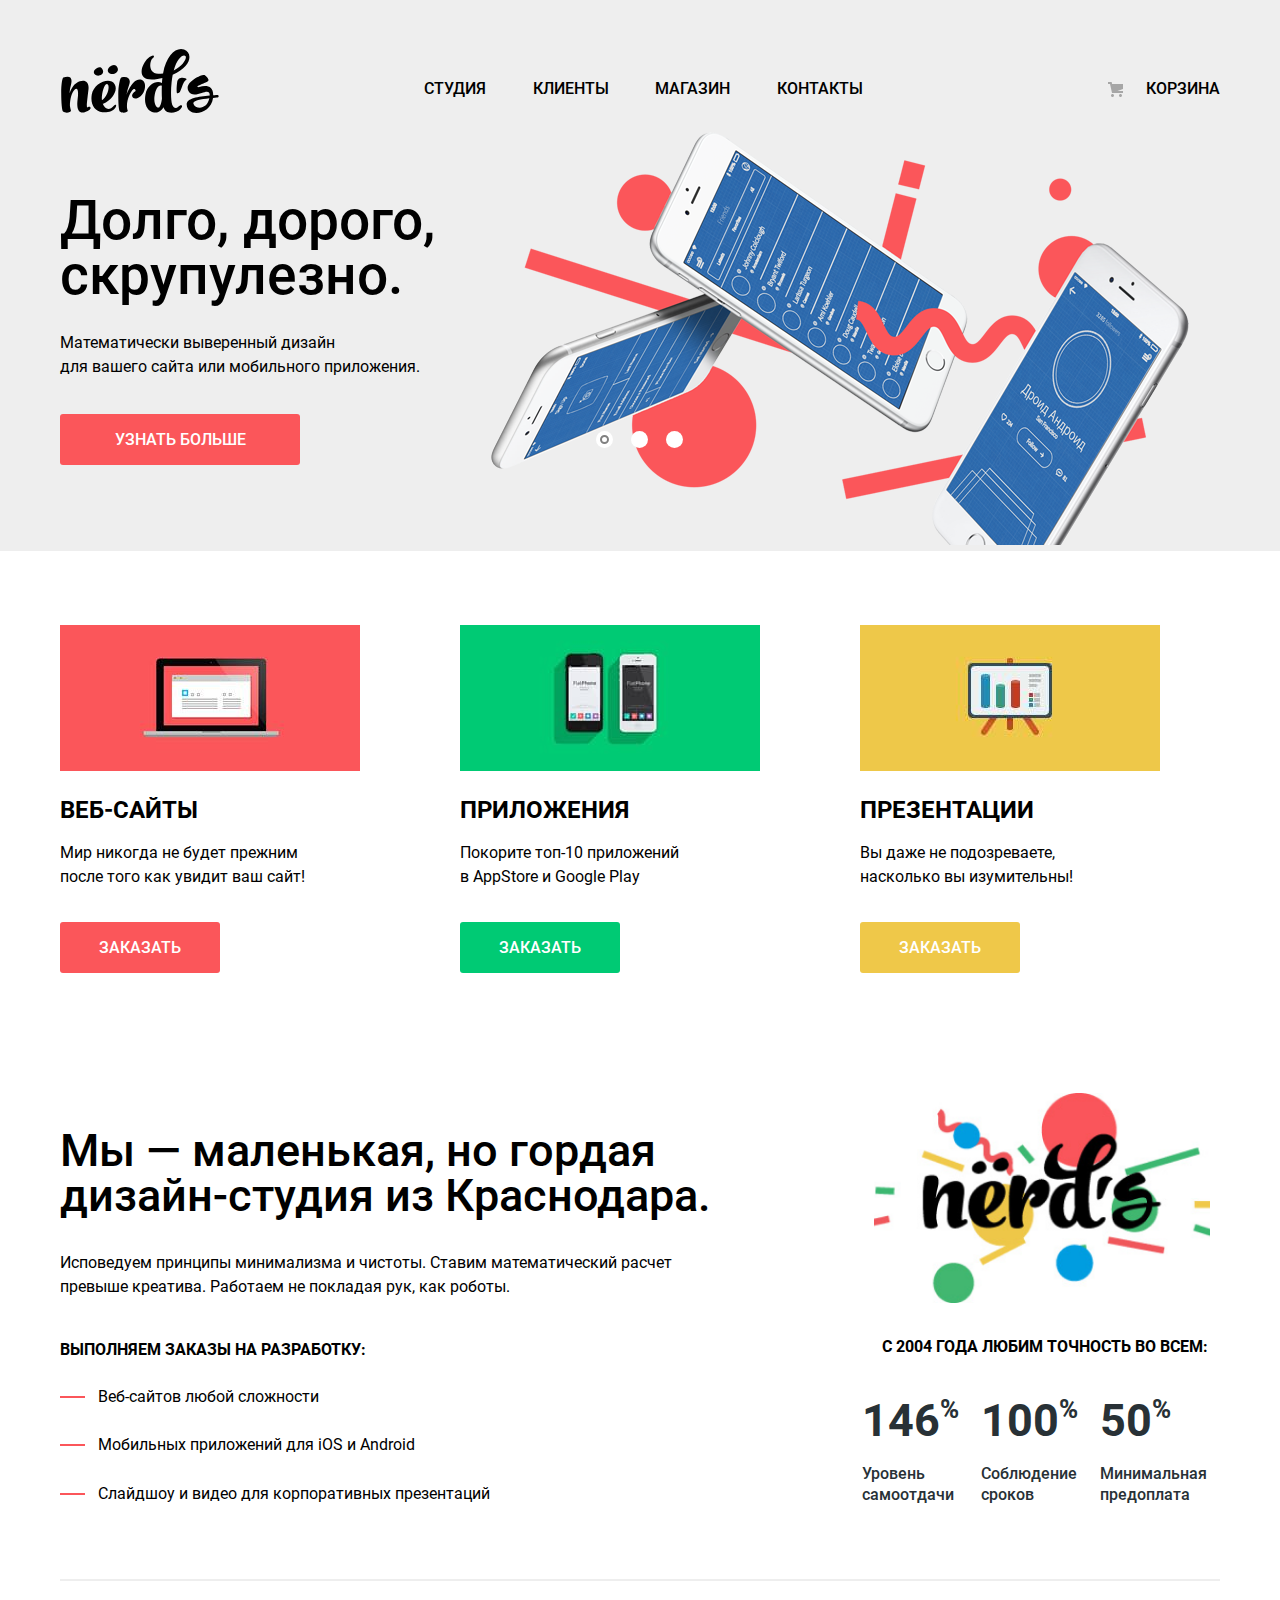
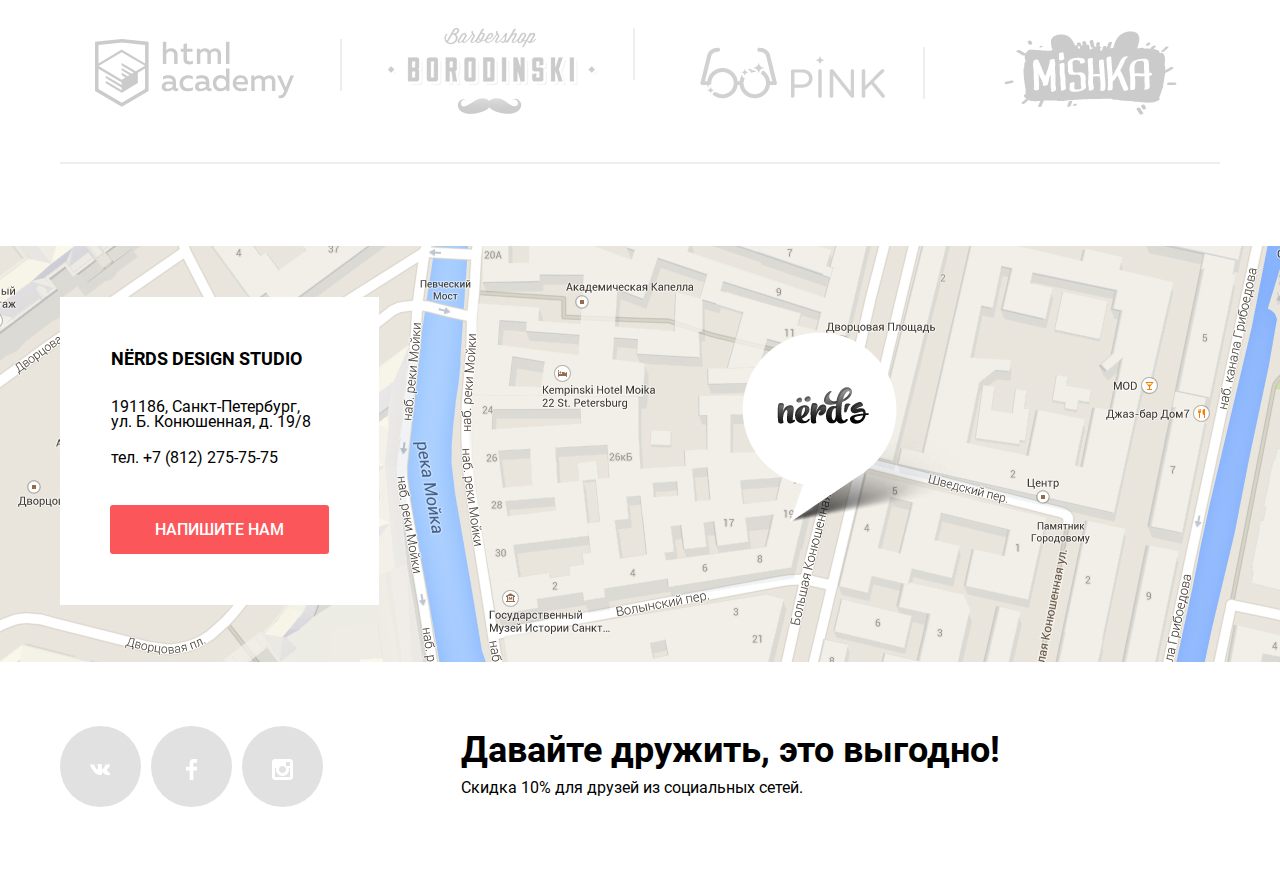
==== commit c99e5de8: "правки последние" ====
--- a/index.html
+++ b/index.html
@@ -10,8 +10,8 @@
   <link rel="apple-touch-icon" href="img/icons/180.png">
   <link rel="manifest" href="manifest.webmanifest">
   <link rel="stylesheet" href="css/normalize.css">
-  <!-- <link rel="stylesheet" href="css/style.min.css"> -->
-  <link rel="stylesheet" href="css/style.css">
+  <link rel="stylesheet" href="css/style.min.css">
+  <!-- <link rel="stylesheet" href="css/style.css"> -->
 </head>
 
 <body class="page-body">
@@ -132,7 +132,7 @@
 
         <section class="advantages">
           <h2 class="visually-hidden">Преимущества</h2>
-          <a class="link-logo-adavantages" href="https://htmlacademy.ru/intensive/htmlcss">
+          <a class="link-logo-adavantages" href="blank.html">
             <img src="img/logo/nerds-main-logo.png" width="352" height="220" alt="Логотип компании Нёрдс">
           </a>
           <h3>с 2004 года Любим точность во всем:</h3>
@@ -157,7 +157,7 @@
       <section class="partnership">
         <h2 class="visually-hidden">Логотипы партнёров</h2>
         <ul class="partnership-list">
-          <li class="partnership-item"><a href="blank.html"><img src="img/logo/logo-htmlacademy.svg" width="199"
+          <li class="partnership-item"><a href="https://htmlacademy.ru/intensive/htmlcss"><img src="img/logo/logo-htmlacademy.svg" width="199"
                 height="68" alt="Логотип компании штимиэль академиии"></a></li>
           <li class="partnership-item"><a href="blank.html"><img src="img/logo/logo-barbershop.png" width="209"
                 height="90" alt="Логотип компании барбершоп Бородинский"></a></li>
--- a/css/style.min.css
+++ b/css/style.min.css
@@ -1 +1 @@
-@-webkit-keyframes bounce{0%{-webkit-transform:translateY(800px);transform:translateY(800px)}50%{-webkit-transform:translateY(200px);transform:translateY(200px)}to{-webkit-transform:translateY(0);transform:translateY(0)}}@keyframes bounce{0%{-webkit-transform:translateY(800px);transform:translateY(800px)}50%{-webkit-transform:translateY(200px);transform:translateY(200px)}to{-webkit-transform:translateY(0);transform:translateY(0)}}@-webkit-keyframes shake{0%,to{-webkit-transform:translateX(0);transform:translateX(0)}10%,30%,50%,70%,90%{-webkit-transform:translateX(-10px);transform:translateX(-10px)}20%,40%,60%,80%{-webkit-transform:translateX(10px);transform:translateX(10px)}}@keyframes shake{0%,to{-webkit-transform:translateX(0);transform:translateX(0)}10%,30%,50%,70%,90%{-webkit-transform:translateX(-10px);transform:translateX(-10px)}20%,40%,60%,80%{-webkit-transform:translateX(10px);transform:translateX(10px)}}@font-face{font-family:"Roboto";src:url(../fonts/roboto.woff2) format(woff2),url(../fonts/roboto.woff) format(woff);font-weight:400;font-style:normal}@font-face{font-family:"Roboto";src:url(../fonts/robotomedium.woff2) format(woff2),url(../fonts/robotomedium.woff) format(woff);font-weight:500;font-style:normal}@font-face{font-family:"Roboto";src:url(../fonts/robotobold.woff2) format(woff2),url(../fonts/robotobold.woff) format(woff);font-weight:700;font-style:normal}:root{--basic-gray:#EEEEEE;--basic-darkgray:#4D4D4D;--textarea:#a2a2a2;--basic-lightgray:rgba(77,77,77,0.12);--basic-btn-gray:rgba(77,77,77,0.4);--basic-icons-gray:#E1E1E1;--basic-hover-gray:#DFDFDF;--basic-active-gray:#D5D5D5;--basic-br-gray:#DBDBDB;--basic-link-gray:rgba(166,166,166,0.2);--basic-linkhover-gray:rgba(166,166,166, 1);--basic-linkactive-gray:#231F20;--basic-red:#FB565A;--basic-hover-red:#E74246;--basic-active-red:#D7373B;--basic-link-red:rgba(251,86,90,0.3);--basic-linkactive-red:rgba(251,86,90,0.1);--basic-green:#00CA74;--basic-hover-green:#00BC6C;--basic-active-green:#00AA62;--basic-yellow:#EFC849;--basic-hover-yellow:#EAB534;--basic-active-yellow:#E5A722;--basic-white:#ffffff;--basic-black:#000000;--basic-text-gray:#283136}a{text-decoration:none}.page{height:100%}.page-body,a{color:var(--basic-black)}.page-body{position:relative;background-color:var(--basic-white);min-width:1160px;margin:0;padding:0;font-family:"Roboto","Arial",sans-serif;font-weight:400;font-size:16px;line-height:24px;min-height:100%}.page-body h1{font-weight:500;font-size:55px;line-height:55px}.container{width:1160px;margin:0 auto;padding:0 10px}.visually-hidden:not(:focus):not(:active),input[type=checkbox].visually-hidden,input[type=radio].visually-hidden{position:absolute;width:1px;height:1px;margin:-1px;border:0;padding:0;white-space:nowrap;-webkit-clip-path:inset(100%);clip-path:inset(100%);clip:rect(0 0 0 0);overflow:hidden}.main{margin-top:0;background-color:var(--basic-white)}.heading{text-align:center;margin-top:32px;margin-bottom:52px}.slider ul{margin:0;padding:0}.slider{position:relative;color:#000;padding-top:5%}.slide-wrapper{display:-webkit-box;display:-ms-flexbox;display:flex;-webkit-box-orient:vertical;-webkit-box-direction:normal;-ms-flex-direction:column;flex-direction:column}.slider-item{min-height:358px;margin-top:-4%}.site-wrapper{min-width:940px;background-position:top right;background-color:var(--basic-gray);background-repeat:no-repeat}.slide-background{position:absolute;top:-1%;left:397px;width:760px;height:431px;background-repeat:no-repeat;-o-object-fit:contain;object-fit:contain;background-position:right bottom;z-index:13}.site-wrapper-1,.site-wrapper-2,.site-wrapper-3{background-color:var(--basic-gray)}.site-wrapper-2,.site-wrapper-3{background-image:url(../img/content/slide2.png);background-position:right bottom;padding:13px 0 83px;background-repeat:no-repeat}.site-wrapper-3{background-image:url(../img/content/slide3.png)}.slider-list{margin:0;padding:0;list-style:none}.slide{display:none}.slide-current{display:block}.slide-title{width:700px;margin-bottom:0;margin-top:57px;font-size:55px;line-height:55px;font-weight:500;max-width:33%}.slider-item p{font-weight:400;font-size:16px;line-height:24px;margin-top:28px;max-width:30%}.main-header,.slider-controls{display:-webkit-box;display:-ms-flexbox;display:flex}.slider-controls{position:absolute;-webkit-box-pack:justify;-ms-flex-pack:justify;justify-content:space-between;bottom:23%;left:46%;z-index:20;width:90px}.slider-controls button,.slider-controls button::after{position:relative;padding:0;width:17px;height:17px;background-color:#fff;border:0;border-radius:50%;cursor:pointer}.slider-controls button::after{content:"";position:absolute;top:4px;left:4px;width:5px;height:5px;border:2px solid gray;opacity:0;display:block}.slider-controls .current::after{opacity:1}.main-header{-webkit-box-orient:vertical;-webkit-box-direction:normal;-ms-flex-direction:column;flex-direction:column;-webkit-box-align:center;-ms-flex-align:center;align-items:center;-ms-flex-wrap:wrap;flex-wrap:wrap;min-width:1160px;font-weight:500;background-color:var(--basic-gray);padding:0 10px}.main-header a{font-weight:500;font-size:16px;line-height:30px}.main-header-logo{color:var(--basic-black);padding-top:48px}.main-header-logo img:hover{opacity:.7}.main-header-logo img:active{opacity:.3}.main-navigation-wrapper{width:100%;background-color:var(--basic-gray)}.main-navigation,.site-navigation{display:-webkit-box;display:-ms-flexbox;display:flex}.main-navigation{-webkit-box-orient:vertical;-webkit-box-direction:normal;-webkit-box-pack:justify;-ms-flex-pack:justify;justify-content:space-between;-webkit-box-align:start;-ms-flex-align:start;align-items:flex-start;-ms-flex-direction:row;flex-direction:row;font-size:16px;line-height:20px;color:var(--basic-white);background-color:transparent}.site-navigation{-ms-flex-wrap:wrap;flex-wrap:wrap;width:518px;margin:74px 0 0;padding:0;list-style:none}.site-navigation li{margin-right:9%;margin-bottom:4%}.site-navigation li:nth-child(4n){margin-right:0}.cart,.site-navigation-current{position:relative}.site-navigation-current::after{content:"";position:absolute;right:20px;bottom:-17px;left:0;height:2px;width:100%;background-color:var(--basic-red)}.site-navigation a{padding:0;text-transform:uppercase}.main-navigation a:hover{color:var(--basic-red)}.main-navigation a:active,.maket-popup:active h2{color:var(--basic-black);opacity:.3}.cart{margin-top:74px;max-width:17%}.shopping_cart{text-transform:uppercase}.shopping_cart a,.site-navigation a{font-weight:500;font-size:16px;line-height:30px}.shopping_cart::before{content:"";width:32px;height:32px;position:absolute;background-image:url(../img/icons/cart.svg);background-repeat:no-repeat;top:8px;left:-38px}.submit{width:259px;height:50px;border-radius:3px;margin-top:20px;border:0}.submit button:active,button:focus{outline:0;decoration:none}.submit:hover{background-color:var(--basic-hover-red)}.submit:active{background-color:var(--basic-active-red)}.button{font-weight:500;font-size:16px;line-height:45px;border-radius:3px;text-transform:uppercase;cursor:pointer;text-align:center;background-color:var(--basic-red);color:var(--basic-white)}.button:active{color:rgba(255,255,255,.3);-webkit-box-shadow:inset 0 3px 0 rgba(0,1,1,.1);box-shadow:inset 0 3px 0 rgba(0,1,1,.1)}.btn-sort{cursor:pointer;opacity:.3}.btn-sort:hover{opacity:.6}.btn-sort:active,.partnership-item:hover img{opacity:1}.btn-green-order,.btn-more,.btn-red-order,.btn-yellow-order{background-color:var(--basic-red);width:240px;display:block;border-radius:3px;margin-top:37px;padding:3px 0}.btn-more:hover{background-color:var(--basic-hover-red)}.btn-more:active{background-color:var(--basic-active-red)}.btn-green-order,.btn-red-order,.btn-yellow-order{width:160px;margin-top:6px;padding:1% 0;-webkit-box-ordinal-group:4;-ms-flex-order:3;order:3}.btn-red-order:hover{background-color:var(--basic-hover-red)}.btn-red-order:active{background-color:var(--basic-active-red)}.btn-green-order,.btn-yellow-order{background-color:var(--basic-green)}.btn-green-order:hover{background-color:var(--basic-hover-green)}.btn-green-order:active{background-color:var(--basic-active-green)}.btn-yellow-order{background-color:var(--basic-yellow)}.btn-yellow-order:hover{background-color:var(--basic-hover-yellow)}.btn-yellow-order:active{background-color:var(--basic-active-yellow)}.btn-social{background-color:var(--basic-icons-gray);border-radius:50%;width:81px;height:81px;position:relative}.btn-social:hover{background:-webkit-gradient(linear,left bottom,left top,from(#e74246),to(#e74246)),#fff;background:-o-linear-gradient(bottom,#e74246,#e74246),#fff;background:linear-gradient(0deg,#e74246,#e74246),#fff}.btn-social:active{background:-webkit-gradient(linear,left bottom,left top,from(#d7373b),to(#d7373b)),#fff;background:-o-linear-gradient(bottom,#d7373b,#d7373b),#fff;background:linear-gradient(0deg,#d7373b,#d7373b),#fff}.btn-social img{position:absolute;left:30px;top:33px;max-width:25px;max-height:25px;-o-object-fit:contain;object-fit:contain}.btn-social:last-child{margin-right:0}.icon-active:active{opacity:.3}.btn-write{background-color:var(--basic-red);width:199px;padding:2px 10px;display:block;border-radius:3px;margin:9px auto 10px}.btn-write:hover{background-color:var(--basic-hover-red)}.btn-write:active{background-color:var(--basic-active-red)}.btn-maket{padding:16px 73.5px;border-radius:3px}.btn-maket:hover{background-color:var(--basic-hover-red)}.btn-maket:active{background-color:var(--basic-active-red)}.btn-pagination{width:50px;margin:10px;-webkit-box-sizing:border-box;box-sizing:border-box;line-height:50px}.active-pagination,.btn-pagination,.btn-pagination-next{height:50px;display:inline-block;text-align:center;border-radius:3px;background:var(--basic-gray)}.active-pagination,.btn-pagination:hover{outline:3px transparent;-webkit-box-sizing:border-box;box-sizing:border-box}.active-pagination{border:3px solid var(--basic-gray);line-height:45px;width:50px;margin:10px 10px 0 0}.btn-pagination:hover{background:var(--basic-hover-gray);cursor:pointer}.btn-pagination:active{background:var(--basic-active-gray);-webkit-box-shadow:inset 0 3px 0 rgba(0,1,1,.1);box-shadow:inset 0 3px 0 rgba(0,1,1,.1);color:#a6a6a6;border:0;outline:3px transparent;line-height:50px}.btn-pagination-next{width:260px;margin:10px}.btn-pagination-next,.btn-pagination:active,.btn-show,.btn-show:hover{-webkit-box-sizing:border-box;box-sizing:border-box}.btn-show{width:260px;min-height:50px;display:inline-block;text-align:center;margin-top:34px;background-color:var(--basic-gray);border-radius:3px;background:var(--basic-gray);border:3px solid var(--basic-gray);text-transform:uppercase;outline:0}.btn-show:hover{background:var(--basic-br-gray);border:3px solid var(--basic-br-gray);cursor:pointer}.btn-show:active{background:var(--basic-active-gray);border:3px solid var(--basic-active-gray);-webkit-box-shadow:inset 0 3px 0 rgba(0,1,1,.1);box-shadow:inset 0 3px 0 rgba(0,1,1,.1);color:#a6a6a6}.pagination-item a,.services{padding:0}.services-item,.services-list{display:-webkit-box;display:-ms-flexbox;display:flex}.services-list{list-style-type:none;padding:0;margin-bottom:67px;margin-top:74px;-ms-flex-wrap:wrap;flex-wrap:wrap}.services-item{margin-right:100px;margin-bottom:1%;-webkit-box-orient:vertical;-webkit-box-direction:normal;-ms-flex-direction:column;flex-direction:column;max-width:26%}.advantages-item:nth-child(3),.services-item:nth-child(3n){margin-right:0}.features h3,.services-item h3{font-weight:700;text-transform:uppercase}.services-item h3{-webkit-box-ordinal-group:2;-ms-flex-order:1;order:1;font-size:24px;line-height:30px;margin:24px 0 0;max-width:100%}.features p,.services-item p{font-weight:400;line-height:24px}.services-item p{font-size:16px;margin-bottom:27px;-webkit-box-ordinal-group:3;-ms-flex-order:2;order:2}.services-item img{width:300px;height:146px;-o-object-fit:contain;object-fit:contain}.features,.features-list{display:-webkit-box;display:-ms-flexbox;display:flex;-webkit-box-orient:vertical;-webkit-box-direction:normal;-ms-flex-direction:column;flex-direction:column;-webkit-box-pack:justify;-ms-flex-pack:justify;justify-content:space-between}.features{max-width:69%;width:inherit}.features h2{font-weight:500;font-size:45px;line-height:45px;margin:76px 0 0;max-width:83%}.features h3{margin:37px 0 0;max-width:80%}.features p{font-size:17px;margin:32px 0 0;max-width:80%}.features-list{list-style-type:none;min-height:121px;max-width:75%;padding-left:38px;margin:22px 0 0}.advantages h3,.features h3,.features-item{font-size:16px;line-height:24px}.features-item{font-weight:400;position:relative;letter-spacing:.5px;max-width:100%}.features-item::before{content:"";position:absolute;width:25px;height:2px;top:11px;left:-38px;background-color:var(--basic-red);margin-right:15px;-webkit-transform:rotate(180deg);-ms-transform:rotate(180deg);transform:rotate(180deg)}.advantages,.advantages-list{display:-webkit-box;display:-ms-flexbox;display:flex}.advantages{-webkit-box-orient:vertical;-webkit-box-direction:normal;-ms-flex-direction:column;flex-direction:column;-webkit-box-align:center;-ms-flex-align:center;align-items:center;max-width:31%}.advantages h3{font-weight:700;text-transform:uppercase;margin:25px 0 0}.advantages-list{-ms-flex-wrap:wrap;flex-wrap:wrap;list-style-type:none;min-width:100%;font-weight:700;font-size:45px;line-height:64px;padding:0;margin-top:30px;margin-bottom:0}.advantages-item{margin-right:17px}.advantages-item p:nth-child(2){margin-top:10px;width:-webkit-min-content;width:-moz-min-content;width:min-content}.advantages-item p:first-of-type{font-weight:700;font-size:45px;line-height:64px}.advantages-item sup{font-weight:700;font-size:26px;line-height:40px;top:-.7em}.advantages-item p{font-weight:500;font-size:16px;line-height:21px;margin:0;color:var(--basic-text-gray)}.link-logo-adavantages{margin-top:34px}.link-logo-adavantages img{width:352px;height:220px;-o-object-fit:contain;object-fit:contain}.wrapper-features-advantages{display:-webkit-box;display:-ms-flexbox;display:flex;min-height:454px;-webkit-box-pack:justify;-ms-flex-pack:justify;justify-content:space-between;width:inherit}.partnership{margin:73px auto}.partnership-list{display:-webkit-box;display:-ms-flexbox;display:flex;-ms-flex-wrap:wrap;flex-wrap:wrap;-webkit-box-align:stretch;-ms-flex-align:stretch;align-items:stretch;-webkit-box-pack:start;-ms-flex-pack:start;justify-content:flex-start;list-style-type:none;padding:0;margin:0}.partnership-list::after,.partnership-list::before{content:"";min-width:100%;height:2px;margin-bottom:63px;background-color:var(--basic-gray)}.partnership-list::after{margin-top:9px;margin-bottom:38px}.partnership-item{position:relative;min-width:20%;margin:0 3% 1%}.partnership-item:nth-child(4n){margin-right:0;min-width:19%}.partnership-item img{opacity:.2;max-width:210px;max-height:200px;-o-object-fit:contain;object-fit:contain}.partnership-item::after{content:"";position:absolute;width:2px;height:52px;background-color:var(--basic-gray);opacity:1;right:-14px}.partnership-item:nth-child(4n+4)::after{display:none}.partnership-item img:active{opacity:.1}.contacts-button-map img,.main-footer{z-index:1}.map-iframe{width:100%}.map,.map-wrapper{background-position:center center;background-repeat:no-repeat}.map-wrapper{position:relative;display:-webkit-box;display:-ms-flexbox;display:flex;-webkit-box-pack:center;-ms-flex-pack:center;justify-content:center;background-attachment:fixed;background-size:contain;background-color:var(--basic-white);z-index:0}.map-wrapper iframe{z-index:0;width:100%}.map{background-image:url(../img/content/map-main.png)}.main-footer p:first-child{margin-top:14px}.footer-social,.text-footer{display:-webkit-box;display:-ms-flexbox;display:flex}.footer-social{-webkit-box-pack:justify;-ms-flex-pack:justify;justify-content:space-between;min-width:23%;margin-right:11%}.text-footer{-webkit-box-orient:vertical;-webkit-box-direction:normal;-ms-flex-direction:column;flex-direction:column;min-width:66%}.text-footer p:nth-child(2){margin-top:8px;max-width:70%}.text-prefer-footer{font-size:36px;line-height:36px;margin-bottom:0;font-weight:700}.modal-close,.modal-close::after{position:absolute;width:22px;height:22px}.modal-close{top:51px;right:89px;border:0;cursor:pointer;background-color:transparent;-webkit-animation:bounce .6s;animation:bounce .6s}.modal-close::after{content:"";top:0;left:0;background-image:url(../img/popup/modal-close.svg);background-repeat:no-repeat;background-position:0 0;opacity:.4}.modal-close:hover::after{opacity:1}.modal-close:active::after{opacity:.1}.popup-contacts-wrapper{font-weight:400;font-size:16px;line-height:18px;text-align:center;display:-webkit-box;display:-ms-flexbox;display:flex;-webkit-box-orient:vertical;-webkit-box-direction:normal;-ms-flex-direction:column;flex-direction:column;-ms-flex-pack:distribute;justify-content:space-around;position:absolute;top:10px;left:-210px;z-index:1}.wrapper-contacts{text-align:left;line-height:15px;width:68%;min-height:53%;word-break:break-all;z-index:1}.wrapper-contacts p:first-of-type{margin-top:-14px;margin-bottom:21px;min-height:11%}.contacts-phone{margin-bottom:30px}.popup-contacts h2{margin-top:9px;font-size:18px;margin-bottom:42px;max-height:17%;line-height:30px;max-width:100%}.popup-email{display:none;color:var(--basic-black)}.modal-show{display:block;-webkit-animation:bounce .6s;animation:bounce .6s}.modal-error{-webkit-animation:shake .6s;animation:shake .6s}.popup-email{position:fixed;top:0;right:0;bottom:0;left:0;margin:auto;width:960px;height:564px;z-index:51;background-color:var(--basic-white);-webkit-box-shadow:0 4px 4px rgba(0,0,0,.25);box-shadow:0 4px 4px rgba(0,0,0,.25)}.popup-email h2{margin-left:98px;font-size:44px;margin-top:49px}.email-form{display:-webkit-box;display:-ms-flexbox;display:flex;-ms-flex-wrap:wrap;flex-wrap:wrap;-webkit-box-pack:justify;-ms-flex-pack:justify;justify-content:space-between;margin:55px 0}.textarea{color:var(--textarea);padding-left:16px;padding-top:16px;min-width:740px}.email-icon-user,.user-icon-name{padding:16px}.wrapper-email{display:-webkit-box;display:-ms-flexbox;display:flex;-webkit-box-pack:justify;-ms-flex-pack:justify;justify-content:space-between;margin-top:-20px}.wrapper-email input[type=text],input[type=email]{min-width:324px}.wrapper-email input[type=text]{margin-right:38px}.map{position:relative;margin-top:-32px;z-index:1}.popup-contacts{position:absolute;-webkit-box-orient:vertical;-webkit-box-direction:normal;-ms-flex-direction:column;flex-direction:column;display:-webkit-box;display:-ms-flexbox;display:flex;-webkit-box-align:center;-ms-flex-align:center;align-items:center;-webkit-box-pack:center;-ms-flex-pack:center;justify-content:center;min-width:319px;min-height:308px;top:44px;left:220px;z-index:10;background-color:var(--basic-white)}.heading-email{width:960px;padding-left:100px}.heading-email h2{font-weight:700;font-size:45px;line-height:53px}.email-form{padding-left:100px;padding-right:100px}.maket-popup{background-color:var(--basic-gray);width:360px;height:231px;text-align:center;padding-top:10px;position:absolute;top:337px;-webkit-box-shadow:0 4px 4px rgba(0,0,0,.25);box-shadow:0 4px 4px rgba(0,0,0,.25);border-radius:3px;opacity:0}.maket-popup h2{text-transform:uppercase;font-size:18px;margin-top:32px;margin-bottom:-6px}.btn-maket-heading:hover{color:var(--basic-red);-webkit-transition:1s;-o-transition:1s;transition:1s}.btn-maket-heading:active{color:var(--basic-black);opacity:.3;-webkit-transition:0s;-o-transition:0s;transition:0s}.maket-popup p{margin-bottom:33px;line-height:22px}.footer-wrapper{display:-webkit-box;display:-ms-flexbox;display:flex;-webkit-box-pack:justify;-ms-flex-pack:justify;justify-content:space-between;-webkit-box-orient:horizontal;-webkit-box-direction:normal;-ms-flex-direction:row;flex-direction:row;-webkit-box-align:center;-ms-flex-align:center;align-items:center;min-height:216px}.product-maket-list{display:-ms-grid;display:grid;-ms-grid-columns:1fr 0 1fr;grid-template-columns:1fr 1fr;gap:67px 0;padding:0;margin-top:71px}.product-maket-item{list-style-type:none;position:relative;margin-right:42px}.product-maket-item:nth-child(even){margin-right:0}.maket-browser::before{content:"";position:absolute;top:-40px;left:-1px;width:360px;height:40px;background-image:url(../img/content/browserdark.svg);background-repeat:no-repeat;background-position:0 0;opacity:.3}.product-maket-item:hover .maket-browser::before,.product-maket-item:hover .maket-popup{opacity:1;-webkit-transition:1s;-o-transition:1s;transition:1s}.wrapper-grid-makets,.wrapper-maket-filter{display:-ms-grid;display:grid;-ms-grid-columns:-webkit-min-content 1fr;-ms-grid-columns:min-content 1fr;grid-template-columns:-webkit-min-content 1fr;grid-template-columns:min-content 1fr}.wrapper-maket-filter{min-width:1160px}.form-filter{margin-top:55px;width:281px}.form-filter .filter-max,.form-filter .filter-min{font-weight:400;font-size:16px;line-height:22px;text-transform:uppercase}.filter-cost{-ms-grid-row:1;-ms-grid-row-span:2;grid-row:1/3;margin-top:23px;min-width:400px}.filter-cost h2,.filter-sort h2{font-weight:700;font-size:18px;line-height:30px;text-transform:uppercase}.filter-cost h2{margin-top:56px}.filter-maket-list{margin-top:17px}.filter-maket-item{list-style-type:none}.border-none{border:0}.filter-sort h2{max-width:50%}.filter-sort,.filter-sort-list{display:-webkit-box;display:-ms-flexbox;display:flex;-webkit-box-pack:justify;-ms-flex-pack:justify;justify-content:space-between}.filter-sort{margin-top:60px}.filter-sort-list{-ms-flex-wrap:nowrap;flex-wrap:nowrap;padding:0;max-width:48%;min-width:358px}.filter-sort-item{list-style-type:none;margin-right:20px;margin-bottom:3%;font-size:14px;line-height:18px;text-transform:uppercase;word-break:break-all;max-width:30%}.sort-down{margin-right:16px;margin-left:6%}.sort-up{margin-right:0}.btn-filter-active,.btn-sort-down{opacity:1}.filter-features,.filter-item{margin:0;padding:0;border:0}.filter-features{margin:33px 0 0}.filter-features legend,.filter-item legend{font-size:18px;line-height:24px;text-transform:uppercase;font-weight:700}.range-filter{width:260px;margin-top:49px;margin-bottom:59px}.range-controls{position:relative;height:41px;margin-bottom:15px;padding:39px 20px 0;background-color:#f1f1f1;border-radius:5px}.range-controls .scale{height:2px;background-color:#d7dcde}.range-controls .bar{width:70%;height:2px;background-color:#00ca74}.toggle{position:absolute;top:31px;left:0;border:8px solid var(--basic-white);width:4px;height:4px;padding:0;background-color:#ababab;border-radius:50%;-webkit-box-shadow:0 2px 1px 0 #cfcfcf;box-shadow:0 2px 1px 0 #cfcfcf;cursor:pointer}.toggle-min{left:18px}.toggle-max{left:160px}.price-controls label{text-transform:uppercase;font-family:"Roboto","Arial",sans-serif;font-size:16px;margin-right:0}.price-controls input{width:77px;height:32px;background-color:var(--basic-gray);border:0;border-radius:5px;color:var(--basic-text-gray);text-align:center;margin-left:10px;font-family:inherit;font-size:inherit}.min-price{margin-left:-3px}.max-price{margin-right:-3px}.price-controls{display:-webkit-box;display:-ms-flexbox;display:flex;-webkit-box-pack:justify;-ms-flex-pack:justify;justify-content:space-between;margin-top:20px}.filter-option{position:relative;display:block;cursor:pointer;-webkit-user-select:none;-moz-user-select:none;-ms-user-select:none;user-select:none;margin-bottom:15px}.filter-input-checkbox+label::before{content:"";position:absolute;left:-40px;top:0;width:19px;height:19px;border:2px solid var(--basic-darkgray);opacity:.4;border-radius:3px}.filter-input-checkbox:checked+label::after{content:"";position:absolute;top:0;left:-40px;width:26px;height:26px;background-image:url(../img/content/checkboxon.svg);background-repeat:no-repeat;background-position:0 0;opacity:1}.filter-input-checkbox:checked+label::before{border:0}.filter-input-checkbox:disabled+label::after{opacity:.1}.filter-input-radio+label::before{content:"";position:absolute;left:-40px;top:0;width:21px;height:21px;border:4px solid var(--basic-darkgray);border-radius:50%;opacity:.4}.filter-input-radio:checked+label::after{content:"";position:absolute;top:9px;left:-31px;width:11px;height:11px;background-color:var(--basic-darkgray);border-radius:50%;opacity:.4}.filter-input-radio:disabled+label::after,.filter-input-radio:disabled+label::before{opacity:.1}.pagination{list-style-type:none;display:-webkit-box;display:-ms-flexbox;display:flex;-ms-flex-wrap:wrap;flex-wrap:wrap;max-width:100%;padding:0;margin-bottom:82px;text-transform:uppercase;font-weight:700;margin-top:40px}.btn-pagination:first-child{padding-left:0;margin-left:0}.active-pagination{background-color:var(--basic-white)}.padding-none{padding:0}
+@-webkit-keyframes bounce{0%{-webkit-transform:translateY(800px);transform:translateY(800px)}50%{-webkit-transform:translateY(200px);transform:translateY(200px)}to{-webkit-transform:translateY(0);transform:translateY(0)}}@keyframes bounce{0%{-webkit-transform:translateY(800px);transform:translateY(800px)}50%{-webkit-transform:translateY(200px);transform:translateY(200px)}to{-webkit-transform:translateY(0);transform:translateY(0)}}@-webkit-keyframes shake{0%,to{-webkit-transform:translateX(0);transform:translateX(0)}10%,30%,50%,70%,90%{-webkit-transform:translateX(-10px);transform:translateX(-10px)}20%,40%,60%,80%{-webkit-transform:translateX(10px);transform:translateX(10px)}}@keyframes shake{0%,to{-webkit-transform:translateX(0);transform:translateX(0)}10%,30%,50%,70%,90%{-webkit-transform:translateX(-10px);transform:translateX(-10px)}20%,40%,60%,80%{-webkit-transform:translateX(10px);transform:translateX(10px)}}@font-face{font-family:"Roboto";src:url(../fonts/roboto.woff2) format("woff2"),url(../fonts/roboto.woff) format("woff");font-weight:400;font-style:normal}@font-face{font-family:"Roboto";src:url(../fonts/robotomedium.woff2) format("woff2"),url(../fonts/robotomedium.woff) format("woff");font-weight:500;font-style:normal}@font-face{font-family:"Roboto";src:url(../fonts/robotobold.woff2) format("woff2"),url(../fonts/robotobold.woff) format("woff");font-weight:700;font-style:normal}:root{--basic-gray:#EEEEEE;--basic-darkgray:#4D4D4D;--textarea:#a2a2a2;--bascic-graay:#ababab;--unic-gray-o:rgba(255, 255, 255, 0.3);--unic-darkgray-o:rgba(0, 1, 1, 0.1);--unic-lightgray-o:rgba(166, 166, 166, 1);--unic-darkgray:rgba(0, 0, 0, 0.25);--unic-darkgray-о-seven:rgba(0, 0, 0, 0.7);--basic-lightgray:rgba(77, 77, 77, 0.12);--basic-btn-gray:rgba(77, 77, 77, 0.4);--basic-icons-gray:#E1E1E1;--basic-cfcfcgray:#cfcfcf;--basic-lightwhite:#f1f1f1;--basic-hover-gray:#DFDFDF;--basic-active-gray:#D5D5D5;--basic-whitegray:#d7dcde;--basic-br-gray:#DBDBDB;--basic-link-gray:rgba(166, 166, 166, 0.2);--basic-linkactive-gray:#231F20;--basic-red:#FB565A;--basic-hover-red:#E74246;--basic-active-red:#D7373B;--basic-link-red:rgba(251, 86, 90, 0.3);--basic-linkactive-red:rgba(251, 86, 90, 0.1);--basic-green:#00CA74;--basic-hover-green:#00BC6C;--basic-active-green:#00AA62;--basic-yellow:#EFC849;--basic-hover-yellow:#EAB534;--basic-active-yellow:#E5A722;--basic-white:#ffffff;--basic-black:#000000;--basic-text-gray:#283136}a{text-decoration:none}.page{height:100%}.page-body,a{color:var(--basic-black)}.page-body{position:relative;background-color:var(--basic-white);min-width:1160px;margin:0;padding:0;font-family:"Roboto","Arial",sans-serif;font-weight:400;font-size:16px;line-height:24px;min-height:100%}.page-body h1{font-weight:500;font-size:55px;line-height:55px}.container{width:1160px;margin:0 auto;padding:0 10px}.visually-hidden:not(:focus):not(:active),input[type=checkbox].visually-hidden,input[type=radio].visually-hidden{position:absolute;width:1px;height:1px;margin:-1px;border:0;padding:0;white-space:nowrap;-webkit-clip-path:inset(100%);clip-path:inset(100%);clip:rect(0 0 0 0);overflow:hidden}.main{margin-top:0;background-color:var(--basic-white)}.heading{text-align:center;margin-top:32px;margin-bottom:52px}.slider ul{margin:0;padding:0}.slider{position:relative;color:#000;padding-top:5%}.slide-wrapper{display:-webkit-box;display:-ms-flexbox;display:flex;-webkit-box-orient:vertical;-webkit-box-direction:normal;-ms-flex-direction:column;flex-direction:column}.slider-item{min-height:358px;margin-top:-4%}.site-wrapper{min-width:940px;background-position:top right;background-color:var(--basic-gray);background-repeat:no-repeat}.slide-background{position:absolute;top:-11px;left:393px;background-repeat:no-repeat;-o-object-fit:contain;object-fit:contain;background-position:right bottom;z-index:13}.site-wrapper-1,.site-wrapper-2,.site-wrapper-3{background-color:var(--basic-gray)}.site-wrapper-2,.site-wrapper-3{background-image:url(../img/content/slide2.png);background-position:right bottom;padding:13px 0 83px;background-repeat:no-repeat}.site-wrapper-3{background-image:url(../img/content/slide3.png)}.slider-list{margin:0;padding:0;list-style:none}.slide{display:none}.slide-current{display:block}.slide-title{width:700px;margin-bottom:0;margin-top:57px;font-size:55px;line-height:55px;font-weight:500;max-width:33%}.slider-item p{font-weight:400;font-size:16px;line-height:24px;margin-top:28px;max-width:35%}.slider-controls{display:-webkit-box;display:-ms-flexbox;display:flex;position:absolute;-webkit-box-pack:justify;-ms-flex-pack:justify;justify-content:space-between;bottom:103px;left:536px;z-index:20;width:87px}.slider-controls button,.slider-controls button::after{position:relative;padding:0;width:17px;height:17px;border:0;background-color:#fff;border-radius:50%;cursor:pointer}.slider-controls button::after{content:"";position:absolute;top:4px;left:4px;width:5px;height:5px;border:2px solid gray;opacity:0;display:block}.slider-controls button:focus{border:2px solid var(--basic-black)}.slider-controls button:focus::after{top:2px;left:2px}.slider-controls .current::after{opacity:1}.main-header{display:-webkit-box;display:-ms-flexbox;display:flex;-webkit-box-orient:vertical;-webkit-box-direction:normal;-ms-flex-direction:column;flex-direction:column;-webkit-box-align:center;-ms-flex-align:center;align-items:center;-ms-flex-wrap:wrap;flex-wrap:wrap;min-width:1160px;font-weight:500;background-color:var(--basic-gray);padding:0 10px}.main-header a{font-weight:500;font-size:16px;line-height:30px}.main-header-logo{color:var(--basic-black);padding-top:48px}.main-header-logo img:hover{opacity:.7}.main-header-logo img:active{opacity:.3}.main-navigation-wrapper{width:100%;background-color:var(--basic-gray)}.main-navigation,.site-navigation{display:-webkit-box;display:-ms-flexbox;display:flex}.main-navigation{-webkit-box-orient:vertical;-webkit-box-direction:normal;-webkit-box-pack:justify;-ms-flex-pack:justify;justify-content:space-between;-webkit-box-align:start;-ms-flex-align:start;align-items:flex-start;-ms-flex-direction:row;flex-direction:row;font-size:16px;line-height:20px;color:var(--basic-white);background-color:transparent}.site-navigation{-ms-flex-wrap:wrap;flex-wrap:wrap;width:518px;margin:74px 0 0;padding:0;list-style:none}.site-navigation li{margin-right:9%;margin-bottom:4%}.site-navigation li:nth-child(4n){margin-right:0}.cart,.site-navigation-current{position:relative}.site-navigation-current::after{content:"";position:absolute;right:20px;bottom:-17px;left:0;height:2px;width:100%;background-color:var(--basic-red)}.site-navigation a{padding:0;text-transform:uppercase}.main-navigation a:hover{color:var(--basic-red)}.main-navigation a:active,.maket-popup:active h2{color:var(--basic-black);opacity:.3}.cart{margin-top:74px;max-width:17%}.shopping_cart{text-transform:uppercase}.shopping_cart a,.site-navigation a{font-weight:500;font-size:16px;line-height:30px}.shopping_cart::before{content:"";width:32px;height:32px;position:absolute;background-image:url(../img/icons/cart.svg);background-repeat:no-repeat;top:8px;left:-38px}.submit{width:259px;height:50px;border-radius:3px;margin-top:20px;border:0}.submit button:active,button:focus{outline:0;decoration:none}.submit:hover{background-color:var(--basic-hover-red)}.submit:active{background-color:var(--basic-active-red)}.button{font-weight:500;font-size:16px;line-height:45px;border-radius:3px;text-transform:uppercase;cursor:pointer;text-align:center;background-color:var(--basic-red);color:var(--basic-white)}.button:active{color:var(--unic-gray-o);-webkit-box-shadow:inset 0 3px 0 var(--unic-darkgray-o);box-shadow:inset 0 3px 0 var(--unic-darkgray-o)}.btn-sort{cursor:pointer;opacity:.3}.btn-sort:hover{opacity:.6}.btn-sort:active,.partnership-item:hover img{opacity:1}.btn-green-order,.btn-more,.btn-red-order,.btn-yellow-order{background-color:var(--basic-red);width:240px;display:block;margin-top:35px;border-radius:3px;padding:3px 0}.btn-more:hover{background-color:var(--basic-hover-red)}.btn-more:active{background-color:var(--basic-active-red)}.btn-green-order,.btn-red-order,.btn-yellow-order{width:160px;margin-top:6px;padding:1% 0;-webkit-box-ordinal-group:4;-ms-flex-order:3;order:3}.btn-red-order:hover{background-color:var(--basic-hover-red)}.btn-red-order:active{background-color:var(--basic-active-red)}.btn-green-order,.btn-yellow-order{background-color:var(--basic-green)}.btn-green-order:hover{background-color:var(--basic-hover-green)}.btn-green-order:active{background-color:var(--basic-active-green)}.btn-yellow-order{background-color:var(--basic-yellow)}.btn-yellow-order:hover{background-color:var(--basic-hover-yellow)}.btn-yellow-order:active{background-color:var(--basic-active-yellow)}.btn-social{background-color:var(--basic-icons-gray);border-radius:50%;width:81px;height:81px;position:relative;margin-bottom:15px}.btn-social:hover{background:-webkit-gradient(linear,left bottom,left top,from(var(--basic-hover-red)),to(var(--basic-hover-red))),var(--basic-white);background:-o-linear-gradient(bottom,var(--basic-hover-red),var(--basic-hover-red)),var(--basic-white);background:linear-gradient(0deg,var(--basic-hover-red),var(--basic-hover-red)),var(--basic-white)}.btn-social:active{background:-webkit-gradient(linear,left bottom,left top,from(var(--basic-active-red)),to(var(--basic-active-red))),var(--basic-white);background:-o-linear-gradient(bottom,var(--basic-active-red),var(--basic-active-red)),var(--basic-white);background:linear-gradient(0deg,var(--basic-active-red),var(--basic-active-red)),var(--basic-white)}.btn-social img{position:absolute;left:30px;top:33px;max-width:25px;max-height:25px;-o-object-fit:contain;object-fit:contain}.btn-social:last-child{margin-right:0}.icon-active:active{opacity:.3}.btn-write{background-color:var(--basic-red);width:199px;padding:2px 10px;display:block;border-radius:3px;margin:10px auto}.btn-write:hover{background-color:var(--basic-hover-red)}.btn-write:active{background-color:var(--basic-active-red)}.btn-maket{padding:3px 67.5px;border-radius:3px;margin:2px auto 12px;min-width:61px;max-width:100px}.btn-maket:hover{background-color:var(--basic-hover-red)}.btn-maket:active{background-color:var(--basic-active-red)}.btn-pagination{width:50px;margin:10px;-webkit-box-sizing:border-box;box-sizing:border-box;line-height:50px}.active-pagination,.btn-pagination,.btn-pagination-next{height:50px;display:inline-block;vertical-align:baseline;text-align:center;border-radius:3px;background:var(--basic-gray)}.active-pagination,.btn-pagination:hover{outline:3px transparent;-webkit-box-sizing:border-box;box-sizing:border-box}.active-pagination{border:3px solid var(--basic-gray);line-height:45px;width:50px;margin:10px 10px 0 0}.btn-pagination:hover{background:var(--basic-hover-gray);cursor:pointer}.btn-pagination:active{background:var(--basic-gray);-webkit-box-shadow:inset 0 3px 0 var(--unic-darkgray-o);box-shadow:inset 0 3px 0 var(--unic-darkgray-o);color:var(--unic-lightgray-o);border:0;outline:3px transparent;line-height:50px}.btn-pagination-next{width:260px;margin:10px}.btn-pagination-next,.btn-pagination:active,.btn-show,.btn-show:hover{-webkit-box-sizing:border-box;box-sizing:border-box}.btn-show{width:260px;min-height:50px;display:inline-block;vertical-align:baseline;text-align:center;margin-top:34px;background-color:var(--basic-gray);border-radius:3px;border:3px solid var(--basic-gray);text-transform:uppercase;outline:0}.btn-show:hover{background:var(--basic-br-gray);border:3px solid var(--basic-br-gray);cursor:pointer}.btn-show,.btn-show:active{background:var(--basic-gray)}.btn-show:active{border:3px solid var(--basic-active-gray);-webkit-box-shadow:inset 0 3px 0 var(--unic-darkgray-o);box-shadow:inset 0 3px 0 var(--unic-darkgray-o);color:var(--unic-lightgray-o)}.btn-show:focus{border:2px solid var(--basic-black);opacity:1}.pagination-item a,.services{padding:0}.services-item,.services-list{display:-webkit-box;display:-ms-flexbox;display:flex}.services-list{list-style-type:none;padding:0;margin-bottom:67px;margin-top:74px;-ms-flex-wrap:wrap;flex-wrap:wrap}.services-item{margin-right:100px;margin-bottom:1%;-webkit-box-orient:vertical;-webkit-box-direction:normal;-ms-flex-direction:column;flex-direction:column;max-width:26%}.advantages-item:nth-child(3),.services-item:nth-child(3n){margin-right:0}.features h3,.services-item h3{font-weight:700;text-transform:uppercase}.services-item h3{-webkit-box-ordinal-group:2;-ms-flex-order:1;order:1;font-size:24px;line-height:30px;margin:24px 0 0;max-width:100%}.services-item p{font-weight:400;font-size:16px;line-height:24px;margin-bottom:27px;-webkit-box-ordinal-group:3;-ms-flex-order:2;order:2}.services-item img{width:300px;height:146px;-o-object-fit:contain;object-fit:contain}.features,.features-list{display:-webkit-box;display:-ms-flexbox;display:flex;-webkit-box-orient:vertical;-webkit-box-direction:normal;-ms-flex-direction:column;flex-direction:column;-webkit-box-pack:justify;-ms-flex-pack:justify;justify-content:space-between}.features{max-width:69%;width:inherit}.features h2{font-weight:500;font-size:45px;line-height:45px;margin:76px 0 0;max-width:83%}.features h3{margin:37px 0 0;max-width:80%}.features p{font-weight:400;margin:32px 0 0;max-width:100%}.features-list{list-style-type:none;min-height:121px;max-width:75%;padding-left:38px;margin:22px 0 0}.advantages h3,.features h3,.features p,.features-item{font-size:16px;line-height:24px}.features-item{font-weight:400;position:relative;max-width:100%}.features-item::before{content:"";position:absolute;width:25px;height:2px;top:11px;left:-38px;background-color:var(--basic-red);margin-right:15px;-webkit-transform:rotate(180deg);-ms-transform:rotate(180deg);transform:rotate(180deg)}.advantages,.advantages-list{display:-webkit-box;display:-ms-flexbox;display:flex}.advantages{-webkit-box-orient:vertical;-webkit-box-direction:normal;-ms-flex-direction:column;flex-direction:column;-webkit-box-align:center;-ms-flex-align:center;align-items:center;max-width:31%}.advantages h3{font-weight:700;text-transform:uppercase;margin:25px 0 0}.advantages-list{-ms-flex-wrap:wrap;flex-wrap:wrap;list-style-type:none;min-width:104%;font-weight:700;font-size:45px;line-height:64px;padding:0;margin-top:30px;margin-bottom:0}.advantages-item{margin-right:22px}.advantages-item p:nth-child(2){margin-top:10px;width:-webkit-min-content;width:-moz-min-content;width:min-content}.advantages-item p:first-of-type{font-weight:700;font-size:45px;line-height:64px}.advantages-item sup{font-weight:700;font-size:26px;line-height:40px;top:-.7em}.advantages-item p{font-weight:500;font-size:16px;line-height:21px;margin:0;color:var(--basic-text-gray)}.link-logo-adavantages{margin-top:41px;margin-right:5px}.link-logo-adavantages img{width:346px;height:210px;-o-object-fit:contain;object-fit:contain}.wrapper-features-advantages{display:-webkit-box;display:-ms-flexbox;display:flex;min-height:454px;-webkit-box-pack:justify;-ms-flex-pack:justify;justify-content:space-between;width:inherit}.partnership{margin:73px auto}.partnership-list{display:-webkit-box;display:-ms-flexbox;display:flex;-ms-flex-wrap:wrap;flex-wrap:wrap;-webkit-box-align:center;-ms-flex-align:center;align-items:center;-webkit-box-pack:start;-ms-flex-pack:start;justify-content:flex-start;list-style-type:none;padding:0;margin:0}.partnership-list::after,.partnership-list::before{content:"";min-width:100%;height:2px;margin-bottom:63px;background-color:var(--basic-gray)}.partnership-list::after{margin-top:9px;margin-bottom:38px}.partnership-item{position:relative;min-width:233px;margin:-16px 25px 28px 35px}.partnership-item:nth-child(4n){margin-right:0;margin-left:93px;min-width:214px}.partnership-item:nth-child(3n){margin-right:0;margin-left:54px;min-width:211px}.partnership-item img{opacity:.2;max-width:210px;max-height:200px;-o-object-fit:contain;object-fit:contain}.partnership-item::after{content:"";position:absolute;width:2px;height:52px;background-color:var(--basic-gray);opacity:1;right:-14px}.partnership-item:nth-child(4n+4)::after{display:none}.partnership-item img:active{opacity:.1}.contacts-button-map img,.main-footer{z-index:1}.map-iframe{width:100%;min-height:416px}.map,.map-wrapper{background-position:center center;background-repeat:no-repeat}.map-wrapper{position:relative;display:-webkit-box;display:-ms-flexbox;display:flex;-webkit-box-pack:center;-ms-flex-pack:center;justify-content:center;background-attachment:fixed;background-size:contain;background-color:var(--basic-white);z-index:0}.map-wrapper iframe{z-index:0;width:100%}.map{background-image:url(../img/content/map-main.png)}.main-footer p:first-child{margin-top:0}.footer-social{display:-ms-grid;display:grid;grid-gap:10px;-ms-grid-columns:-webkit-min-content 10px -webkit-min-content 10px -webkit-min-content;-ms-grid-columns:min-content 10px min-content 10px min-content;grid-template-columns:-webkit-min-content -webkit-min-content -webkit-min-content;grid-template-columns:min-content min-content min-content;min-width:23%;margin-right:134px;margin-top:20px;margin-bottom:20px}.text-footer{display:-webkit-box;display:-ms-flexbox;display:flex;-webkit-box-orient:vertical;-webkit-box-direction:normal;-ms-flex-direction:column;flex-direction:column;min-width:66%}.text-footer p:nth-child(2){margin-top:8px;max-width:70%}.text-prefer-footer{font-size:36px;line-height:36px;margin-bottom:0;font-weight:700}.modal-close,.modal-close::after{position:absolute;width:22px;height:22px}.modal-close{top:51px;right:89px;border:0;cursor:pointer;background-color:transparent;-webkit-animation:bounce .6s;animation:bounce .6s}.modal-close::after{content:"";top:0;left:0;background-image:url(../img/popup/modal-close.svg);background-repeat:no-repeat;background-position:0 0;opacity:.4}.modal-close:hover::after{opacity:1}.modal-close:active::after{opacity:.1}.popup-contacts-wrapper{font-weight:400;font-size:16px;line-height:18px;text-align:center;display:-webkit-box;display:-ms-flexbox;display:flex;-webkit-box-orient:vertical;-webkit-box-direction:normal;-ms-flex-direction:column;flex-direction:column;-ms-flex-pack:distribute;justify-content:space-around;position:absolute;top:10px;left:-210px;z-index:1}.wrapper-contacts{text-align:left;line-height:15px;width:68%;min-height:53%;word-break:break-all;z-index:1}.wrapper-contacts p:first-of-type{margin-top:-14px;margin-bottom:21px;min-height:11%}.contacts-phone{margin-bottom:30px}.popup-contacts h2{margin-top:9px;font-size:18px;margin-bottom:41px;max-height:17%;line-height:26px;max-width:100%}.popup-email{display:none;color:var(--basic-black)}.modal-show{display:block;-webkit-animation:bounce .6s;animation:bounce .6s}.modal-error{-webkit-animation:shake .6s;animation:shake .6s}.popup-email{position:fixed;top:0;right:0;bottom:0;left:0;margin:auto;width:960px;height:564px;z-index:51;background-color:var(--basic-white);-webkit-box-shadow:0 4px 4px var(--unic-darkgray);box-shadow:0 4px 4px var(--unic-darkgray)}.popup-email h2{margin-left:98px;font-size:44px;margin-top:52px}.email-form{display:-webkit-box;display:-ms-flexbox;display:flex;-ms-flex-wrap:wrap;flex-wrap:wrap;-webkit-box-pack:justify;-ms-flex-pack:justify;justify-content:space-between;margin:30px 0}.textarea{color:var(--textarea);padding-left:16px;padding-top:16px;min-width:740px}.email-icon-user,.user-icon-name{padding:16px}.email-form input[type=text],input[type=email]{min-width:324px}.email-form input[type=text]{margin-right:38px}.map{position:relative;margin-top:-32px;z-index:1}.popup-contacts{position:absolute;-webkit-box-orient:vertical;-webkit-box-direction:normal;-ms-flex-direction:column;flex-direction:column;display:-webkit-box;display:-ms-flexbox;display:flex;-webkit-box-align:center;-ms-flex-align:center;align-items:center;-webkit-box-pack:center;-ms-flex-pack:center;justify-content:center;min-width:319px;min-height:308px;top:44px;left:220px;z-index:10;background-color:var(--basic-white)}.heading-email{width:960px;padding-left:100px}.heading-email h2{font-weight:700;font-size:45px;line-height:53px}.email-form{padding-left:100px;padding-right:100px}.maket-popup{display:-ms-grid;display:grid;-ms-grid-columns:356px;grid-template-columns:356px;-ms-grid-rows:-webkit-min-content 26px -webkit-min-content 26px -webkit-min-content;-ms-grid-rows:min-content 26px min-content 26px min-content;grid-template-rows:-webkit-min-content -webkit-min-content -webkit-min-content;grid-template-rows:min-content min-content min-content;gap:26px;-webkit-box-sizing:border-box;box-sizing:border-box;background-color:var(--basic-gray);width:360px;min-height:231px;text-align:center;line-height:20px;padding-top:10px;position:absolute;z-index:13;top:345px;-webkit-box-shadow:0 4px 4px var(--unic-darkgray);box-shadow:0 4px 4px var(--unic-darkgray);border-radius:3px;opacity:0}.maket-popup>:nth-child(1){-ms-grid-row:1;-ms-grid-column:1}.maket-popup>:nth-child(2){-ms-grid-row:3;-ms-grid-column:1}.maket-popup>:nth-child(3){-ms-grid-row:5;-ms-grid-column:1}.btn-maket-heading:hover,.maket-browser:hover,.maket-browser:hover .maket-popup{-webkit-transition:1s;-o-transition:1s;transition:1s}.maket-browser:hover{-webkit-box-shadow:6px -12px 5px -1px var(--unic-darkgray);box-shadow:6px -12px 5px -1px var(--unic-darkgray)}.maket-browser:hover .maket-popup{-webkit-box-shadow:0 0 5px 5px var(--unic-darkgray);box-shadow:0 0 5px 5px var(--unic-darkgray)}.maket-popup h2{text-transform:uppercase;font-size:18px;margin-top:32px;margin-bottom:-6px}.btn-maket-heading{margin-bottom:-6px;margin-top:-9px}.btn-maket-heading:hover{color:var(--basic-red)}.btn-maket-heading:active{color:var(--basic-black);opacity:.3;-webkit-transition:0s;-o-transition:0s;transition:0s}.maket-popup:focus-within{opacity:1;-webkit-transition:.5s;-o-transition:.5s;transition:.5s}.maket-popup p{margin:0;line-height:22px}.footer-wrapper{display:-webkit-box;display:-ms-flexbox;display:flex;-webkit-box-pack:justify;-ms-flex-pack:justify;justify-content:space-between;-webkit-box-orient:horizontal;-webkit-box-direction:normal;-ms-flex-direction:row;flex-direction:row;-webkit-box-align:center;-ms-flex-align:center;align-items:center;min-height:216px}.product-maket{margin-top:-33px}.product-maket-list{display:-ms-grid;display:grid;-ms-grid-columns:1fr 0 1fr;grid-template-columns:1fr 1fr;gap:67px 0;padding:0;margin-top:71px}.product-maket-item{list-style-type:none;position:relative;margin-right:42px}.product-maket-item:nth-child(even){margin-right:0}.maket-browser::before{content:"";position:absolute;top:-40px;left:-1px;width:360px;height:40px;background-image:url(../img/content/browserdark.svg);background-repeat:no-repeat;background-position:0 0;opacity:.3}.product-maket-item:hover .maket-browser::before,.product-maket-item:hover .maket-popup{opacity:1;-webkit-transition:1s;-o-transition:1s;transition:1s}.wrapper-grid-makets,.wrapper-maket-filter{display:-ms-grid;display:grid;-ms-grid-columns:-webkit-min-content 1fr;-ms-grid-columns:min-content 1fr;grid-template-columns:-webkit-min-content 1fr;grid-template-columns:min-content 1fr}.wrapper-maket-filter{min-width:1160px}.form-filter{margin-top:55px;width:281px}.form-filter .filter-max,.form-filter .filter-min{font-weight:400;font-size:16px;line-height:22px;text-transform:uppercase}.filter-cost{-ms-grid-row:1;-ms-grid-row-span:2;grid-row:1/3;margin-top:23px;min-width:400px}.filter-cost h2,.filter-sort h2{font-weight:700;font-size:18px;line-height:30px;text-transform:uppercase}.filter-cost h2{margin-top:56px}.filter-maket-list{margin-top:17px;line-height:20px;font-size:16px}.filter-maket-item{list-style-type:none}.border-none{border:0}.filter-sort h2{max-width:50%}.filter-sort,.filter-sort-list{display:-webkit-box;display:-ms-flexbox;display:flex}.filter-sort{-webkit-box-pack:justify;-ms-flex-pack:justify;justify-content:space-between;margin-top:60px;-webkit-box-align:baseline;-ms-flex-align:baseline;align-items:baseline}.filter-sort-list{-ms-flex-wrap:wrap;flex-wrap:wrap;-webkit-box-pack:start;-ms-flex-pack:start;justify-content:flex-start;min-height:71px;padding:0;max-width:358px;min-width:359px;margin:0}.filter-sort-item{list-style-type:none;margin-right:27px;margin-bottom:3%;font-size:14px;line-height:18px;text-transform:uppercase;max-width:42%}.sort-down{margin-right:18px;margin-left:16px}.sort-up{margin-right:0}.btn-filter-active,.btn-sort-down{opacity:1}.filter-features,.filter-item{margin:-2px 0 0;padding:0;border:0}.filter-features{margin:30px 0 0}.filter-features legend,.filter-item legend{font-size:18px;line-height:24px;text-transform:uppercase;font-weight:700}.range-filter{width:260px;margin-top:49px;margin-bottom:59px}.filter-item legend{margin-bottom:1px}.range-controls{position:relative;height:41px;margin-bottom:15px;padding:39px 20px 0;background-color:var(--basic-lightwhite);border-radius:5px}.range-controls .scale{height:2px;background-color:var(--basic-whitegray)}.range-controls .bar{height:2px;margin-left:5%;width:64%;background-color:var(--basic-green)}.toggle{position:absolute;top:31px;left:0;border:8px solid var(--basic-white);width:4px;height:4px;padding:0;background-color:var(--bascic-graay);border-radius:50%;-webkit-box-shadow:0 2px 1px 0 var(--basic-cfcfcgray);box-shadow:0 2px 1px 0 var(--basic-cfcfcgray);cursor:pointer}.toggle-min{left:7%}.toggle-max{left:62%}.price-controls label{text-transform:uppercase;font-family:"Roboto","Arial",sans-serif;font-size:16px;margin-right:0}.price-controls input{width:77px;height:32px;background-color:var(--basic-gray);border:0;border-radius:5px;color:var(--basic-text-gray);text-align:center;margin-left:10px;font-family:inherit;font-size:inherit}.min-price{margin-left:-3px}.max-price{margin-right:-3px}.price-controls{display:-webkit-box;display:-ms-flexbox;display:flex;-webkit-box-pack:justify;-ms-flex-pack:justify;justify-content:space-between;margin-top:20px}.filter-option{position:relative;display:block;cursor:pointer;-webkit-user-select:none;-moz-user-select:none;-ms-user-select:none;user-select:none;margin-bottom:20px}.filter-input-checkbox:focus+label::after,.filter-input-checkbox:hover+label::after,.filter-input-checkbox:hover+label::before{opacity:1;background-image:url(../img/content/checkbox-on.svg);background-repeat:no-repeat;background-position:0 0;width:26px;height:26px}.filter-input-checkbox+label::before{content:"";position:absolute;left:-40px;top:0;width:30px;height:30px;background-image:url(../img/content/checkbox-off.svg);background-repeat:no-repeat;background-position:0 0;opacity:.4;border-radius:3px}.filter-input-checkbox:checked+label::after{content:"";position:absolute;top:0;left:-40px;width:26px;height:26px;background-image:url(../img/content/checkbox-on.svg);background-repeat:no-repeat;background-position:0 0;opacity:.4}.filter-input-checkbox:focus+label::before{top:0;left:-40px;width:30px;height:30px;background-image:url(../img/content/checkbox-on.svg);background-repeat:no-repeat;background-position:0 0;border:0;opacity:1}.filter-input-checkbox:checked+label::before{border:0}.filter-input-checkbox:disabled+label::after{opacity:.1}.filter-input-radio:hover+label::before{opacity:1;background-image:url(../img/content/radioon.svg);background-repeat:no-repeat;background-position:0 0;top:0;left:-40px;width:30px;height:30px}.filter-input-radio:focus+label::after,.filter-input-radio:hover+label::after,.filter-input-radio:hover+label::before{opacity:1;background-image:url(../img/content/radioon.svg);background-repeat:no-repeat;background-position:0 0;width:30px;height:30px}.filter-input-radio:checked+label::after{content:"";position:absolute;top:0;left:-40px;width:30px;height:30px;background-image:url(../img/content/radioon.svg);background-repeat:no-repeat;background-position:0 0;opacity:.4}.filter-input-radio+label::before{content:"";position:absolute;left:-40px;top:0;width:30px;height:30px;background-image:url(../img/content/radio-off.svg);background-repeat:no-repeat;background-position:0 0;opacity:.4}.filter-input-radio:focus+label::before{top:0;left:-40px;width:30px;height:30px;background-image:url(../img/content/radioon.svg);background-repeat:no-repeat;background-position:0 0;opacity:1}.filter-input-radio:disabled+label::after,.filter-input-radio:disabled+label::before{opacity:.1}.pagination{list-style-type:none;display:-webkit-box;display:-ms-flexbox;display:flex;-ms-flex-wrap:wrap;flex-wrap:wrap;max-width:100%;padding:0;margin-top:38px;margin-bottom:82px;text-transform:uppercase;font-weight:700}.btn-pagination:first-child{padding-left:0;margin-left:0}.active-pagination{background-color:var(--basic-white)}.padding-none{padding:0}
--- a/css/style.css
+++ b/css/style.css
@@ -28,18 +28,22 @@
   --basic-gray: #EEEEEE;
   --basic-darkgray: #4D4D4D;
   --textarea: #a2a2a2;
-  --bascic-graay: #ababab
+  --bascic-graay: #ababab;
+  --unic-gray-o: rgba(255, 255, 255, 0.3);
+  --unic-darkgray-o: rgba(0, 1, 1, 0.1);
+  --unic-lightgray-o: rgba(166, 166, 166, 1);
+  --unic-darkgray: rgba(0, 0, 0, 0.25);
+  --unic-darkgray-о-seven: rgba(0, 0, 0, 0.7);
   --basic-lightgray: rgba(77, 77, 77, 0.12);
   --basic-btn-gray: rgba(77, 77, 77, 0.4);
   --basic-icons-gray: #E1E1E1;
   --basic-cfcfcgray: #cfcfcf;
   --basic-lightwhite: #f1f1f1;
   --basic-hover-gray: #DFDFDF;
-  --basic-active-gray: #D5D5D5
+  --basic-active-gray: #D5D5D5;
   --basic-whitegray: #d7dcde;
   --basic-br-gray: #DBDBDB;
   --basic-link-gray: rgba(166, 166, 166, 0.2);
-  --basic-linkhover-gray: rgba(166, 166, 166, 1);
   --basic-linkactive-gray: #231F20;
   /* Red */
   --basic-red: #FB565A;
@@ -154,8 +158,8 @@
 
 .slide-background {
   position: absolute;
-  top: -1%;
-  left: 397px;
+  top: -11px;
+  left: 393px;
   background-repeat: no-repeat;
   object-fit: contain;
   background-position: right bottom;
@@ -223,10 +227,10 @@
   display: flex;
   position: absolute;
   justify-content: space-between;
-  bottom: 23%;
-  left: 46%;
+  bottom: 103px;
+  left: 536px;
   z-index: 20;
-  width: 90px;
+  width: 87px;
 }
 
 .slider-controls button {
@@ -256,10 +260,10 @@
   display: block;
 }
 
-
 .slider-controls button:focus {
   border: 2px solid var(--basic-black);
 }
+
 .slider-controls button:focus::after {
   top: 2px;
   left: 2px;
@@ -436,8 +440,8 @@
 }
 
 .button:active {
-  color: rgba(255, 255, 255, 0.3);
-  box-shadow: inset 0px 3px 0px rgba(0, 1, 1, 0.1);
+  color: var(--unic-gray-o);
+  box-shadow: inset 0px 3px 0px var(--unic-darkgray-o);
 }
 
 .button:hover {}
@@ -647,8 +651,8 @@
 .btn-pagination:active {
   box-sizing: border-box;
   background: var(--basic-gray);
-  box-shadow: inset 0px 3px 0px rgba(0, 1, 1, 0.1);
-  color: rgba(166, 166, 166, 1);
+  box-shadow: inset 0px 3px 0px var(--unic-darkgray-o);
+  color: var(--unic-lightgray-o);
   border: none;
   outline: 3px transparent;
   line-height: 50px;
@@ -693,14 +697,14 @@
 .btn-show:active {
   background: var(--basic-gray);
   border: 3px solid var(--basic-active-gray);
-  box-shadow: inset 0px 3px 0px rgba(0, 1, 1, 0.1);
-  color: rgba(166, 166, 166, 1);
-}
+  box-shadow: inset 0px 3px 0px var(--unic-darkgray-o);
+  color: var(--unic-lightgray-o);
+}
+
 .btn-show:focus {
   border: 2px solid var(--basic-black);
   opacity: 1;
 }
-
 
 .btn-show {
   outline: none;
@@ -891,12 +895,13 @@
 }
 
 .link-logo-adavantages {
-  margin-top: 34px;
+  margin-top: 41px;
+  margin-right: 5px;
 }
 
 .link-logo-adavantages img {
-  width: 352px;
-  height: 220px;
+  width: 346px;
+  height: 210px;
   object-fit: contain;
 }
 
@@ -916,7 +921,7 @@
 .partnership-list {
   display: flex;
   flex-wrap: wrap;
-  align-items: stretch;
+  align-items: center;
   justify-content: flex-start;
   list-style-type: none;
   padding: 0;
@@ -942,13 +947,20 @@
 
 .partnership-item {
   position: relative;
-  min-width: 20%;
-  margin: 0 3% 1% 3%;
+  min-width: 233px;
+  margin: -16px 25px 28px 35px;
 }
 
 .partnership-item:nth-child(4n) {
   margin-right: 0;
-  min-width: 19%;
+  margin-left: 93px;
+  min-width: 214px;
+}
+
+.partnership-item:nth-child(3n) {
+  margin-right: 0;
+  margin-left: 54px;
+  min-width: 211px;
 }
 
 .partnership-item img {
@@ -1134,7 +1146,7 @@
   display: none;
   color: var(--basic-black);
   background-color: var(--basic-extra-light);
-  box-shadow: 0 30px 50px rgba(0, 0, 0, 0.7);
+  box-shadow: 0 30px 50px var(--unic-darkgray-о-seven);
 }
 
 .modal-show {
@@ -1157,20 +1169,20 @@
   height: 564px;
   z-index: 51;
   background-color: var(--basic-white);
-  box-shadow: 0px 4px 4px rgba(0, 0, 0, 0.25);
+  box-shadow: 0px 4px 4px var(--unic-darkgray);
 }
 
 .popup-email h2 {
   margin-left: 98px;
   font-size: 44px;
-  margin-top: 49px;
+  margin-top: 52px;
 }
 
 .email-form {
   display: flex;
   flex-wrap: wrap;
   justify-content: space-between;
-  margin: 55px 0;
+  margin: 30px 0;
 }
 
 .contacts-button-map img {
@@ -1253,19 +1265,18 @@
   position: absolute;
   z-index: 13;
   top: 345px;
-  box-shadow: 0px 4px 4px rgba(0, 0, 0, 0.25);
+  box-shadow: 0px 4px 4px var(--unic-darkgray);
   border-radius: 3px;
   opacity: 0;
 }
 
 .maket-browser:hover {
-  box-shadow:  6px -12px 5px -1px rgb(0 0 0 / 25%);
+  box-shadow: 6px -12px 5px -1px var(--unic-darkgray);
   transition: 1s;
 }
 
-
 .maket-browser:hover .maket-popup {
-  box-shadow: 0px 0px 5px 5px rgb(0 0 0 / 25%);
+  box-shadow: 0px 0px 5px 5px var(--unic-darkgray);
   transition: 1s;
 }
 
@@ -1281,7 +1292,6 @@
   margin-top: -9px;
 }
 
-
 .btn-maket-heading:hover {
   color: var(--basic-red);
   transition: 1s;
@@ -1291,6 +1301,11 @@
   color: var(--basic-black);
   opacity: 0.3;
   transition: 0s;
+}
+
+.maket-popup:focus-within {
+  opacity: 1;
+  transition: 0.5s;
 }
 
 .maket-popup:active h2 {
@@ -1407,6 +1422,8 @@
 
 .filter-maket-list {
   margin-top: 17px;
+  line-height: 20px;
+  font-size: 16px;
 }
 
 .filter-maket-item {
@@ -1429,7 +1446,7 @@
   display: flex;
   justify-content: space-between;
   margin-top: 60px;
-  align-items:baseline;
+  align-items: baseline;
 }
 
 .filter-sort-list {
@@ -1439,26 +1456,26 @@
   min-height: 71px;
   padding: 0;
   max-width: 358px;
-  min-width: 358px;
+  min-width: 359px;
   margin: 0;
 }
 
 .filter-sort-item {
   list-style-type: none;
-  margin-right: 20px;
+  margin-right: 27px;
   margin-bottom: 3%;
   line-height: 18px;
   font-size: 14px;
   line-height: 18px;
   text-transform: uppercase;
-  max-width: 30%;
+  max-width: 42%;
 }
 
 .btn-sort-down {}
 
 .sort-down {
-  margin-right: 16px;
-  margin-left: 36px;
+  margin-right: 18px;
+  margin-left: 16px;
 }
 
 .sort-up {
@@ -1477,6 +1494,7 @@
 
 .filter-item {
   margin: 0;
+  margin-top: -2px;
   padding: 0;
   border: none;
 }
@@ -1485,7 +1503,7 @@
   margin: 0;
   padding: 0;
   border: none;
-  margin-top: 33px;
+  margin-top: 30px;
 }
 
 .filter-features legend {
@@ -1504,6 +1522,7 @@
 .filter-item legend {
   font-size: 18px;
   line-height: 24px;
+  margin-bottom: 1px;
   text-transform: uppercase;
   font-weight: 700;
 }
@@ -1525,6 +1544,8 @@
 .range-controls .bar {
   width: 70%;
   height: 2px;
+  margin-left: 5%;
+  width: 64%;
   background-color: var(--basic-green);
 }
 
@@ -1536,18 +1557,18 @@
   width: 4px;
   height: 4px;
   padding: 0;
-  background-color:  var(--bascic-graay);
+  background-color: var(--bascic-graay);
   border-radius: 50%;
-  box-shadow: 0 2px 1px 0   var(--basic-cfcfcgray);
+  box-shadow: 0 2px 1px 0 var(--basic-cfcfcgray);
   cursor: pointer;
 }
 
 .toggle-min {
-  left: 18px;
+  left: 7%;
 }
 
 .toggle-max {
-  left: 160px;
+  left: 62%;
 }
 
 .price-controls label {
@@ -1589,23 +1610,28 @@
   display: block;
   cursor: pointer;
   user-select: none;
-  margin-bottom: 15px;
-}
-
-.filter-input-checkbox:focus+label::before   {
-  border: 2px solid var(--basic-black);
+  margin-bottom: 20px;
+}
+
+.filter-input-checkbox:focus+label::after, .filter-input-checkbox:focus+label::before, .filter-input-checkbox:hover+label::after, .filter-input-checkbox:hover+label::before {
   opacity: 1;
-}
-
+  background-image: url("../img/content/checkbox-on.svg");
+  background-repeat: no-repeat;
+  background-position: 0 0;
+  width: 26px;
+  height: 26px;
+}
 
 .filter-input-checkbox+label::before {
   content: "";
   position: absolute;
   left: -40px;
   top: 0;
-  width: 19px;
-  height: 19px;
-  border: 2px solid var(--basic-darkgray);
+  width: 30px;
+  height: 30px;
+  background-image: url("../img/content/checkbox-off.svg");
+  background-repeat: no-repeat;
+  background-position: 0 0;
   opacity: 0.4;
   border-radius: 3px;
 }
@@ -1617,57 +1643,88 @@
   left: -40px;
   width: 26px;
   height: 26px;
-  background-image: url("../img/content/checkboxon.svg");
+  background-image: url("../img/content/checkbox-on.svg");
+  background-repeat: no-repeat;
+  background-position: 0 0;
+  opacity: 0.4;
+}
+
+.filter-input-checkbox:focus+label::before {
+  top: 0px;
+  left: -40px;
+  width: 30px;
+  height: 30px;
+  background-image: url("../img/content/checkbox-on.svg");
+  background-repeat: no-repeat;
+  background-position: 0 0;
+  border: none;
+  opacity: 1;
+}
+
+.filter-input-checkbox:checked+label::before {
+  border: none;
+}
+
+.filter-input-checkbox:disabled+label::after {
+  opacity: 0.1;
+}
+
+.filter-input-radio:hover+label::before {
+  opacity: 1;
+  background-image: url("../img/content/radioon.svg");
+  background-repeat: no-repeat;
+  background-position: 0 0;
+  top: 0px;
+  left: -40px;
+  width: 30px;
+  height: 30px;
+}
+
+.filter-input-radio:focus+label::after, .filter-input-radio:focus+label::before, .filter-input-radio:hover+label::after, .filter-input-radio:hover+label::before {
+  opacity: 1;
+  background-image: url("../img/content/radioon.svg");
+  background-repeat: no-repeat;
+  background-position: 0 0;
+  width: 30px;
+  height: 30px;
+}
+
+.filter-input-radio:checked+label::after {
+  content: "";
+  position: absolute;
+  top: 0px;
+  left: -40px;
+  width: 30px;
+  height: 30px;
+  background-image: url("../img/content/radioon.svg");
+  background-repeat: no-repeat;
+  background-position: 0 0;
+  opacity: 0.4;
+}
+
+.filter-input-radio+label::before {
+  content: "";
+  position: absolute;
+  left: -40px;
+  top: 0px;
+  width: 30px;
+  height: 30px;
+  background-image: url("../img/content/radio-off.svg");
+  background-repeat: no-repeat;
+  background-position: 0 0;
+  opacity: 0.4;
+}
+
+.filter-input-radio:focus+label::before {
+  top: 0px;
+  left: -40px;
+  width: 30px;
+  height: 30px;
+  background-image: url("../img/content/radioon.svg");
   background-repeat: no-repeat;
   background-position: 0 0;
   opacity: 1;
 }
-
-.filter-input-checkbox:checked+label::before {
-  border: none;
-}
-
-.filter-input-checkbox:disabled+label::after {
-  opacity: 0.1;
-}
-
-.filter-input-radio+label::before {
-  content: "";
-  position: absolute;
-  left: -40px;
-  top: 0px;
-  width: 21px;
-  height: 21px;
-  border: 4px solid var(--basic-darkgray);
-  border-radius: 50%;
-  opacity: 0.4;
-}
-
-.filter-input-radio:checked+label::after {
-  content: "";
-  position: absolute;
-  top: 9px;
-  left: -31px;
-  width: 11px;
-  height: 11px;
-  background-color: var(--basic-darkgray);
-  border-radius: 50%;
-  opacity: 0.4;
-}
-
-.filter-input-radio:focus+label::before   {
-  border: 2px solid var(--basic-black);
-  opacity: 1;
-  width: 26px;
-  height: 26px;
-}
-
-
-.filter-input-radio:focus+label::after  {
-  top: 9px;
-  left: -31px;
-}
-
 
 .filter-input-radio:disabled+label::after, .filter-input-radio:disabled+label::before {
   opacity: 0.1;
@@ -1685,7 +1742,6 @@
   margin-bottom: 82px;
   text-transform: uppercase;
   font-weight: 700;
-
 }
 
 .btn-pagination:first-child {
